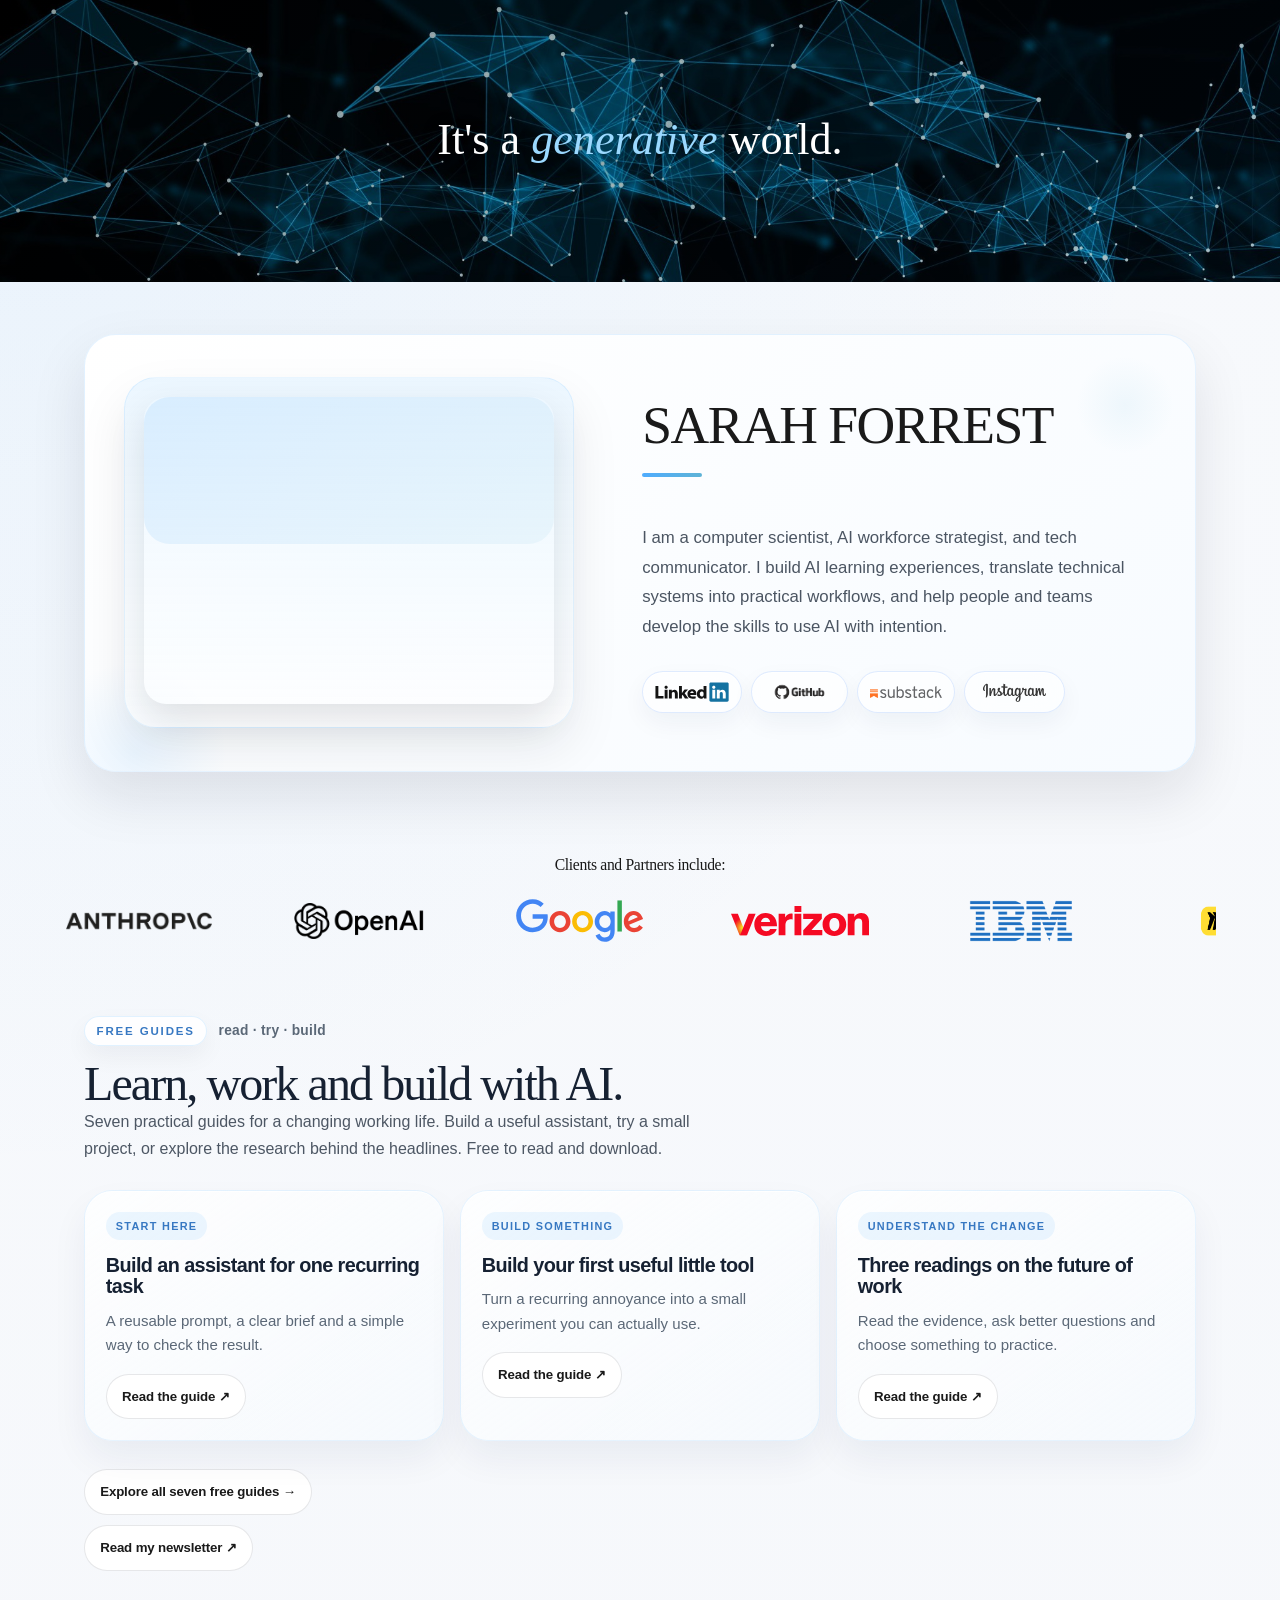
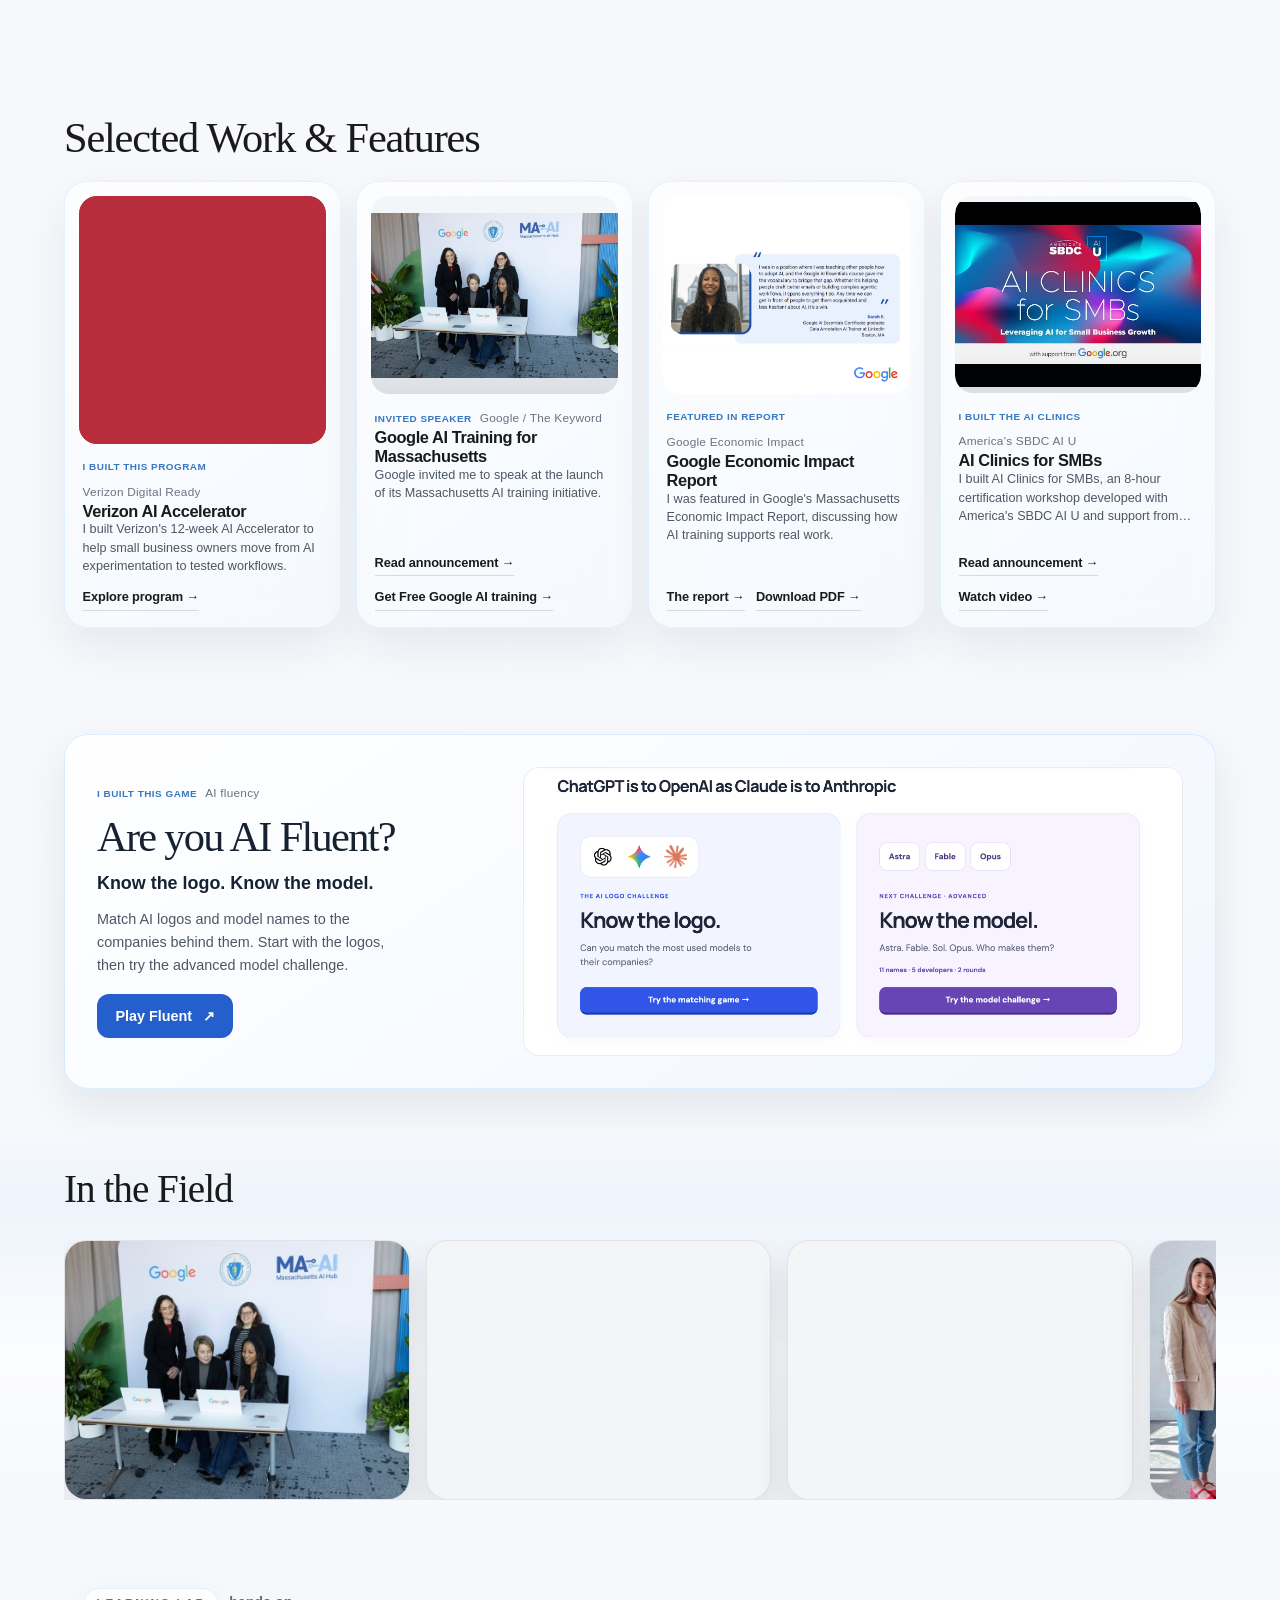
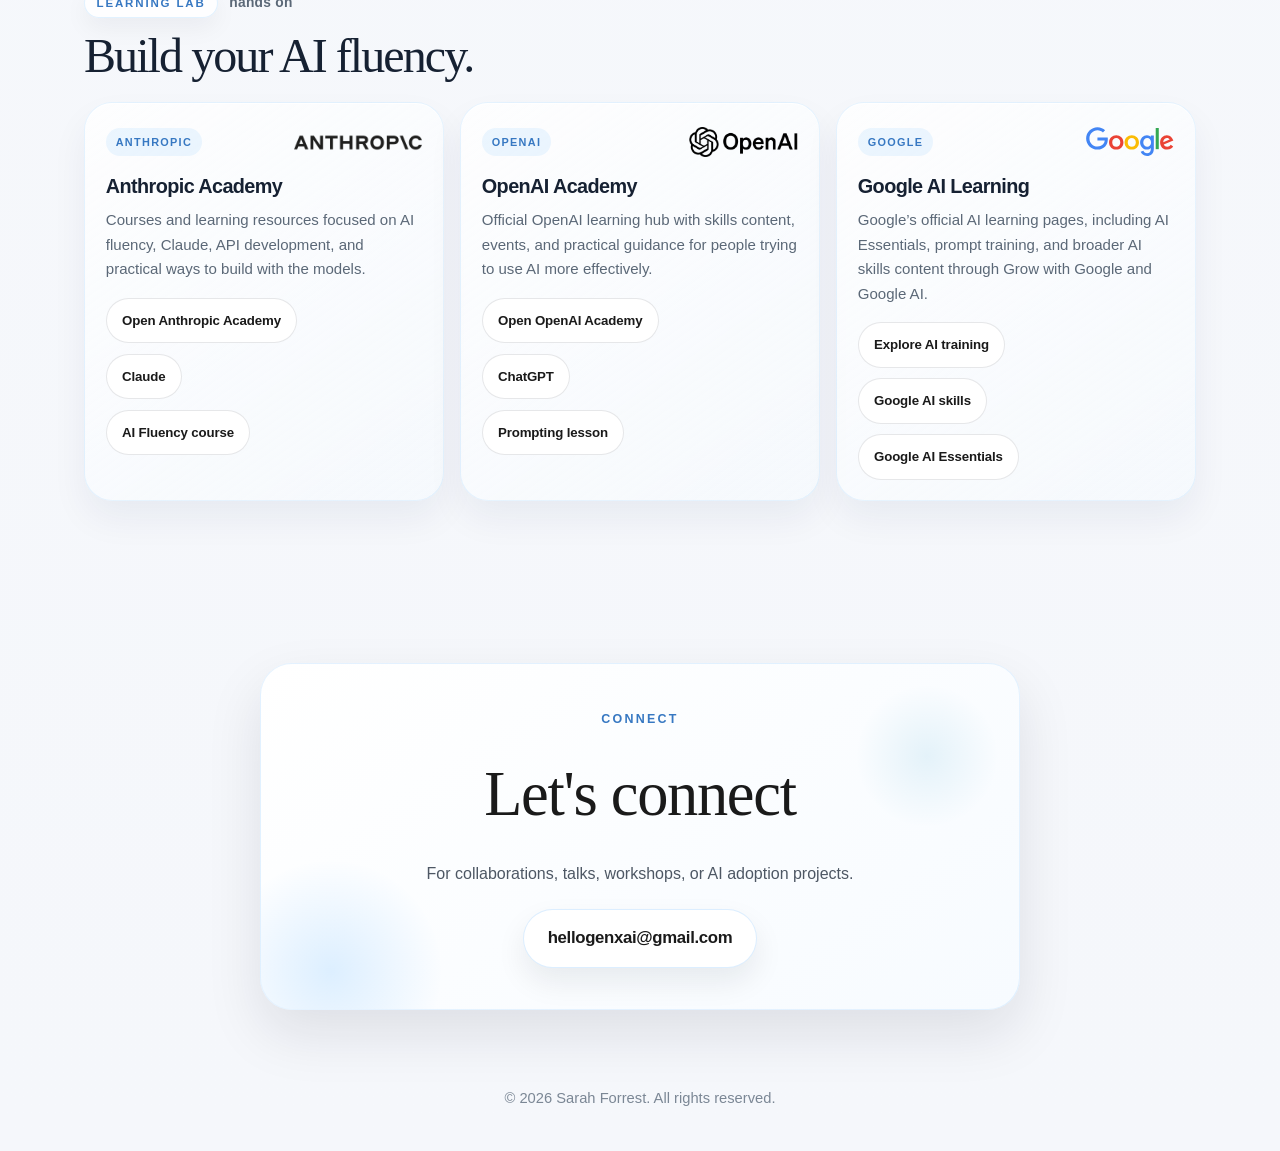
==== index.html @ bb9c9683 "Move free guides below logos and match portfolio styling" ====
<!DOCTYPE html>
<html lang="en">
<head>
    <meta charset="UTF-8">
    <meta name="viewport" content="width=device-width, initial-scale=1.0">
    <title>Sarah Forrest - Portfolio</title>
    <link rel="icon" href="favicon.ico" sizes="any">
    <link rel="icon" type="image/png" sizes="32x32" href="favicon-generative-32.png">
    <link rel="icon" type="image/png" sizes="512x512" href="favicon-generative-512.png">
    <link rel="apple-touch-icon" href="favicon-generative-180.png">
    <link rel="preload" as="image" href="hero-background.jpg">
    <script async src="https://www.googletagmanager.com/gtag/js?id=G-M6HL8FDHJ1"></script>
    <script>
        window.dataLayer = window.dataLayer || [];

        function gtag() {
            dataLayer.push(arguments);
        }

        gtag('js', new Date());
        gtag('config', 'G-M6HL8FDHJ1');
    </script>
    <style>
        :root {
            --site-bg: #f5f7fb;
            --surface: #ffffff;
            --surface-soft: #f7fbff;
            --text-primary: #1a1a1a;
            --text-muted: #4d5764;
            --border-soft: rgba(15, 23, 42, 0.08);
            --shadow-soft: 0 18px 40px rgba(15, 23, 42, 0.08);
            --section-x: clamp(1.5rem, 5vw, 4rem);
            --section-gap: clamp(1.7rem, 3.6vw, 2.9rem);
            --section-gap-tight: clamp(1.15rem, 2.7vw, 2rem);
            --section-break: clamp(1.45rem, 3.4vw, 3rem);
            --section-break-tight: clamp(0.9rem, 2.2vw, 1.7rem);
        }

        * {
            margin: 0;
            padding: 0;
            box-sizing: border-box;
        }

        html {
            scroll-behavior: smooth;
            -webkit-text-size-adjust: 100%;
            text-size-adjust: 100%;
            overflow-x: hidden;
        }

        body {
            font-family: -apple-system, BlinkMacSystemFont, 'Segoe UI', Roboto, Oxygen, Ubuntu, Cantarell, sans-serif;
            background:
                radial-gradient(circle at top left, rgba(79, 172, 254, 0.09) 0%, rgba(79, 172, 254, 0) 26%),
                linear-gradient(180deg, #f7f9fc 0%, var(--site-bg) 100%);
            color: var(--text-primary);
            overflow-x: hidden;
            line-height: 1.6;
        }

        .hero {
            min-height: 50vh;
            display: flex;
            align-items: center;
            justify-content: center;
            padding: 0 5%;
            text-align: center;
            position: relative;
            background-image: url('hero-background.jpg');
            background-size: cover;
            background-position: center;
            background-attachment: scroll;
            background-color: #000;
        }

        .hero::before {
            content: '';
            position: absolute;
            top: 0;
            left: 0;
            right: 0;
            bottom: 0;
            background: linear-gradient(135deg, rgba(0, 0, 0, 0.38) 0%, rgba(0, 20, 40, 0.24) 100%);
        }

        .hero-content {
            width: min(100%, 980px);
            max-width: 980px;
            z-index: 1;
            position: relative;
            animation: fadeInUp 1s ease-out;
        }

        .hero-title {
            display: block;
            justify-items: center;
            max-width: 100%;
            white-space: nowrap;
            overflow: visible;
        }

        .hero-title-line {
            display: block;
            max-width: 100%;
            white-space: nowrap;
            text-wrap: nowrap;
        }

        .hero-title-emphasis {
            color: #9bd9ff;
            font-style: italic;
            font-weight: 400;
            display: inline-block;
            position: relative;
        }

        @keyframes fadeInUp {
            from {
                opacity: 0;
                transform: translateY(30px);
            }
            to {
                opacity: 1;
                transform: translateY(0);
            }
        }

        .hero h1 {
            margin: 0;
            font-size: clamp(3.5rem, 7.2vw, 6.75rem);
            font-weight: 400;
            line-height: 0.92;
            color: #ffffff;
            letter-spacing: 0;
            font-family: Georgia, 'Times New Roman', Times, serif;
            text-shadow: 0 4px 20px rgba(0, 0, 0, 0.3);
        }

        .hero-deck {
            max-width: 780px;
            margin: 1.55rem auto 0;
            color: rgba(255, 255, 255, 0.9);
            font-size: clamp(1rem, 1.55vw, 1.22rem);
            line-height: 1.58;
            text-wrap: balance;
            text-shadow: 0 2px 14px rgba(0, 0, 0, 0.42);
        }

        .hero-scroll-cue {
            position: absolute;
            left: 50%;
            bottom: clamp(1.1rem, 3vw, 2rem);
            z-index: 2;
            display: inline-flex;
            align-items: center;
            gap: 0.55rem;
            padding: 0.5rem 0.75rem 0.5rem 0.9rem;
            border: 1px solid rgba(255, 255, 255, 0.22);
            border-radius: 999px;
            background: rgba(3, 12, 24, 0.32);
            color: rgba(255, 255, 255, 0.9);
            font-size: 0.72rem;
            font-weight: 750;
            letter-spacing: 0.11em;
            text-transform: uppercase;
            text-decoration: none;
            transform: translateX(-50%);
            box-shadow: 0 16px 36px rgba(0, 0, 0, 0.24);
            backdrop-filter: blur(16px) saturate(1.18);
            -webkit-backdrop-filter: blur(16px) saturate(1.18);
        }

        .hero-scroll-cue::after {
            content: '';
            width: 8px;
            height: 8px;
            border-right: 1.5px solid currentColor;
            border-bottom: 1.5px solid currentColor;
            transform: rotate(45deg) translateY(-1px);
            animation: scrollCueDrift 1.8s ease-in-out infinite;
        }

        @keyframes scrollCueDrift {
            0%,
            100% {
                transform: rotate(45deg) translateY(-1px);
                opacity: 0.62;
            }

            50% {
                transform: rotate(45deg) translate(3px, 2px);
                opacity: 1;
            }
        }

        .hero-eyebrow {
            display: inline-flex;
            align-items: center;
            min-height: 36px;
            padding: 0.42rem 0.85rem;
            border-radius: 999px;
            border: 1px solid rgba(255, 255, 255, 0.18);
            background: rgba(6, 19, 35, 0.28);
            color: rgba(255, 255, 255, 0.88);
            font-size: 0.74rem;
            font-weight: 700;
            letter-spacing: 0.16em;
            text-transform: uppercase;
            backdrop-filter: blur(12px);
            margin-bottom: 1rem;
        }

        .about-section {
            position: relative;
            padding: clamp(3.8rem, 7vw, 5rem) 5% clamp(1.2rem, 2.5vw, 1.9rem);
            max-width: 1240px;
            margin: 0 auto;
            background: transparent;
            border-radius: 0;
        }

        .about-section::before {
            content: '';
            position: absolute;
            left: 50%;
            top: 0.7rem;
            width: min(22rem, 52vw);
            height: 1px;
            transform: translateX(-50%);
            background: linear-gradient(90deg, transparent, rgba(79, 172, 254, 0.32), transparent);
            pointer-events: none;
        }

        .about-card {
            position: relative;
            overflow: hidden;
            padding: 2.65rem 2.45rem;
            border-radius: 32px;
            border: 1px solid rgba(79, 172, 254, 0.14);
            background: linear-gradient(145deg, #ffffff 0%, #f7fbff 100%);
            box-shadow: 0 24px 56px rgba(15, 23, 42, 0.1);
        }

        .about-card::before {
            content: '';
            position: absolute;
            inset: auto auto -72px -40px;
            width: 180px;
            height: 180px;
            border-radius: 50%;
            background: radial-gradient(circle, rgba(79, 172, 254, 0.1) 0%, rgba(79, 172, 254, 0) 72%);
            pointer-events: none;
        }

        .about-card::after {
            content: '';
            position: absolute;
            inset: 22px 22px auto auto;
            width: 96px;
            height: 96px;
            border-radius: 50%;
            background: radial-gradient(circle, rgba(94, 179, 214, 0.08) 0%, rgba(94, 179, 214, 0) 72%);
            pointer-events: none;
        }

        .about-content {
            position: relative;
            z-index: 1;
            display: flex;
            gap: 4.25rem;
            align-items: flex-start;
        }

        .about-image {
            flex-shrink: 0;
            width: 450px;
            position: relative;
            padding: 1.2rem;
            border-radius: 32px;
            border: 1px solid rgba(79, 172, 254, 0.12);
            background:
                linear-gradient(180deg, rgba(230, 244, 255, 0.78) 0%, rgba(255, 255, 255, 0.62) 100%);
            box-shadow: 0 22px 50px rgba(15, 23, 42, 0.08);
        }

        .about-image-button {
            appearance: none;
            border: 0;
            background: transparent;
            padding: 0;
            display: block;
            width: 100%;
            cursor: zoom-in;
            position: relative;
            z-index: 1;
            border-radius: 22px;
        }

        .about-image-button:focus-visible {
            outline: 3px solid rgba(79, 172, 254, 0.72);
            outline-offset: 6px;
        }

        .about-image-button::after {
            content: 'See what AI sees';
            position: absolute;
            right: 1rem;
            bottom: 1rem;
            z-index: 2;
            padding: 0.42rem 0.62rem;
            border: 1px solid rgba(255, 255, 255, 0.54);
            border-radius: 999px;
            background: rgba(255, 255, 255, 0.38);
            color: rgba(12, 24, 44, 0.82);
            font-size: 0.64rem;
            font-weight: 800;
            letter-spacing: 0.08em;
            text-transform: uppercase;
            box-shadow: 0 12px 28px rgba(15, 23, 42, 0.16);
            backdrop-filter: blur(16px) saturate(1.2);
            -webkit-backdrop-filter: blur(16px) saturate(1.2);
            opacity: 0;
            transform: translateY(8px);
            transition: opacity 0.24s ease, transform 0.24s ease;
        }

        .about-image-button:hover::after,
        .about-image-button:focus-visible::after {
            opacity: 1;
            transform: translateY(0);
        }

        .about-image::before {
            content: '';
            position: absolute;
            inset: 1.2rem 1.2rem auto 1.2rem;
            height: 42%;
            background: linear-gradient(135deg, rgba(79, 172, 254, 0.13) 0%, rgba(94, 179, 214, 0.08) 100%);
            border-radius: 26px;
            z-index: 0;
        }

        .about-image img {
            width: 100%;
            height: auto;
            border-radius: 22px;
            box-shadow: 0 16px 36px rgba(15, 23, 42, 0.12);
            position: relative;
            z-index: 1;
            transition: transform 0.4s ease, box-shadow 0.4s ease;
        }

        .about-image-button:hover img {
            transform: translateY(-8px);
            box-shadow: 0 24px 54px rgba(15, 23, 42, 0.16);
        }

        .about-text {
            flex: 1;
            max-width: 700px;
            padding-top: 0.4rem;
        }

        .about-text h2 {
            font-size: clamp(2rem, 4.4vw, 3.35rem);
            font-weight: 500;
            margin-bottom: 1.2rem;
            font-family: Georgia, 'Times New Roman', Times, serif;
            letter-spacing: -1.5px;
            color: #1a1a1a;
            position: relative;
            display: inline-block;
        }

        .about-text h2::after {
            content: '';
            position: absolute;
            bottom: -8px;
            left: 0;
            width: 60px;
            height: 4px;
            background: linear-gradient(90deg, #4facfe 0%, #5eb3d6 100%);
            border-radius: 2px;
        }

        .about-text p {
            max-width: 38rem;
            font-size: 1.05rem;
            line-height: 1.78;
            color: #4b5562;
            margin-top: 2.15rem;
            margin-bottom: 1.8rem;
        }

        .social-links {
            display: flex;
            flex-wrap: wrap;
            gap: 0.55rem;
            align-items: center;
            justify-content: flex-start;
            width: min(100%, 32rem);
            margin-top: 0.15rem;
            margin-bottom: 1rem;
            position: relative;
            z-index: 1;
        }

        .social-links a {
            min-width: 0;
            width: auto;
            height: 42px;
            flex: 0 1 auto;
            display: inline-flex;
            align-items: center;
            justify-content: center;
            padding: 0.45rem 0.74rem;
            border-radius: 999px;
            border: 1px solid rgba(66, 133, 244, 0.16);
            background: rgba(255, 255, 255, 0.64);
            box-shadow:
                0 10px 24px rgba(15, 42, 82, 0.05),
                inset 0 1px 0 rgba(255, 255, 255, 0.78);
            backdrop-filter: blur(14px) saturate(140%);
            -webkit-backdrop-filter: blur(14px) saturate(140%);
            transition: transform 0.25s ease, background 0.25s ease, border-color 0.25s ease, box-shadow 0.25s ease;
            opacity: 1;
            filter: none;
            overflow: visible;
        }

        .social-links a:hover,
        .social-links a:focus-visible {
            transform: translateY(-3px);
            background: rgba(255, 255, 255, 0.86);
            border-color: rgba(79, 172, 254, 0.26);
            box-shadow: 0 16px 30px rgba(15, 23, 42, 0.08);
            outline: none;
        }

        .social-links img {
            width: 64px;
            height: 24px;
            object-fit: contain;
            filter: none;
            opacity: 0.92;
            transition: opacity 0.25s ease, transform 0.25s ease;
        }

        .social-links a:hover img,
        .social-links a:focus-visible img {
            opacity: 1;
            transform: scale(1.04);
        }

        .social-links img[alt="Substack"] {
            width: 72px;
            height: 24px;
        }

        .social-links img[alt="GitHub"] {
            width: 72px;
            height: 24px;
        }

        .social-links img[alt="LinkedIn"],
        .social-links img[alt="Instagram"] {
            width: 76px;
            height: 24px;
        }

        .social-links img[alt="LinkedIn"] {
            width: 74px;
        }

        .collaboration-section {
            padding: 0.7rem 5% 2.2rem;
            max-width: 1240px;
            margin: 0 auto;
        }

        .collaboration-shell {
            position: relative;
            overflow: hidden;
            display: grid;
            grid-template-columns: minmax(0, 1.2fr) minmax(300px, 360px);
            gap: 1.4rem;
            align-items: center;
            padding: 1.45rem 1.5rem;
            border-radius: 28px;
            border: 1px solid rgba(79, 172, 254, 0.14);
            background: linear-gradient(145deg, rgba(255, 255, 255, 0.96) 0%, rgba(247, 251, 255, 0.98) 100%);
            box-shadow: 0 18px 40px rgba(15, 23, 42, 0.06);
        }

        .collaboration-shell::before {
            content: '';
            position: absolute;
            inset: auto auto -70px -36px;
            width: 180px;
            height: 180px;
            border-radius: 50%;
            background: radial-gradient(circle, rgba(79, 172, 254, 0.14) 0%, rgba(79, 172, 254, 0) 72%);
            pointer-events: none;
        }

        .collaboration-copy {
            position: relative;
            z-index: 1;
            max-width: 760px;
            padding: 0.15rem 0.25rem 0.15rem 0;
        }

        .collaboration-kicker {
            width: fit-content;
            margin-bottom: 0.75rem;
            padding: 0.4rem 0.72rem;
            border-radius: 999px;
            border: 1px solid rgba(79, 172, 254, 0.16);
            background: rgba(255, 255, 255, 0.84);
            box-shadow: 0 10px 24px rgba(15, 23, 42, 0.06);
            font-size: 0.74rem;
            font-weight: 700;
            letter-spacing: 0.16em;
            text-transform: uppercase;
            color: #3778c2;
        }

        .collaboration-intro {
            font-size: 1.04rem;
            line-height: 1.66;
            color: #4d5764;
        }

        .curiosity-prompts {
            display: grid;
            gap: 0;
            margin-top: 1.15rem;
            border-top: 1px solid rgba(79, 172, 254, 0.14);
        }

        .curiosity-prompts p {
            display: grid;
            grid-template-columns: auto 1fr;
            gap: 0.72rem;
            align-items: start;
            padding: 0.78rem 0;
            border-bottom: 1px solid rgba(79, 172, 254, 0.14);
            color: #263343;
            font-size: 0.95rem;
            line-height: 1.46;
        }

        .curiosity-prompts span {
            color: #3778c2;
            font-family: Georgia, 'Times New Roman', Times, serif;
            font-size: 1.15rem;
            line-height: 1;
        }

        .collaboration-action {
            position: relative;
            z-index: 1;
            display: grid;
            align-items: center;
            align-self: stretch;
            padding: 0.65rem 0 0 1.15rem;
            border-left: 1px solid rgba(79, 172, 254, 0.14);
            background: transparent;
            border-radius: 0;
        }

        .collaboration-action-label {
            font-size: 0.72rem;
            font-weight: 700;
            letter-spacing: 0.16em;
            text-transform: uppercase;
            color: #7b8795;
        }

        .collaboration-links {
            display: flex;
            justify-content: stretch;
            position: relative;
            z-index: 1;
            width: 100%;
        }

        .collaboration-links a {
            position: relative;
            display: grid;
            grid-template-columns: minmax(0, 1fr) auto;
            align-items: center;
            column-gap: 1.15rem;
            width: 100%;
            min-height: 120px;
            padding: 1.45rem 1.45rem 1.45rem 1.6rem;
            border-radius: 28px;
            border: 1px solid rgba(163, 208, 255, 0.82);
            background:
                linear-gradient(180deg, rgba(255, 255, 255, 0.98) 0%, rgba(247, 251, 255, 0.98) 100%);
            color: #1a1a1a;
            text-decoration: none;
            font-weight: 600;
            letter-spacing: -0.01em;
            box-shadow:
                0 22px 54px rgba(15, 23, 42, 0.08),
                inset 0 1px 0 rgba(255, 255, 255, 0.75);
            overflow: hidden;
            transition: transform 0.25s ease, box-shadow 0.25s ease, border-color 0.25s ease;
        }

        .collaboration-links a::before {
            content: '';
            position: absolute;
            inset: auto auto -68px -54px;
            width: 170px;
            height: 170px;
            border-radius: 50%;
            background: radial-gradient(circle, rgba(79, 172, 254, 0.16) 0%, rgba(79, 172, 254, 0) 72%);
            pointer-events: none;
        }

        .collaboration-links a::after {
            content: '→';
            position: relative;
            transform: none;
            width: 58px;
            height: 58px;
            display: inline-flex;
            align-items: center;
            justify-content: center;
            border-radius: 50%;
            background: linear-gradient(180deg, rgba(228, 241, 255, 0.95) 0%, rgba(213, 233, 255, 0.95) 100%);
            color: #2f6db5;
            font-size: 1.45rem;
            font-weight: 600;
            line-height: 1;
            flex-shrink: 0;
            box-shadow: inset 0 1px 0 rgba(255, 255, 255, 0.8);
            transition: transform 0.25s ease, background 0.25s ease, color 0.25s ease;
        }

        .collaboration-links a:hover {
            transform: translateY(-3px);
            box-shadow:
                0 26px 60px rgba(15, 23, 42, 0.12),
                inset 0 1px 0 rgba(255, 255, 255, 0.78);
            border-color: rgba(79, 172, 254, 0.48);
        }

        .collaboration-links a:hover::after {
            transform: translateX(2px);
            background: linear-gradient(180deg, rgba(214, 233, 255, 1) 0%, rgba(196, 223, 255, 1) 100%);
            color: #255d9e;
        }

        .collaboration-link-text {
            display: grid;
            gap: 0.42rem;
            justify-items: start;
            text-align: left;
            position: relative;
            z-index: 1;
        }

        .collaboration-link-title {
            display: block;
            max-width: 9ch;
            font-size: clamp(1.2rem, 1.45vw, 1.55rem);
            font-weight: 700;
            line-height: 1.1;
            color: #1a1a1a;
            letter-spacing: -0.025em;
            text-wrap: balance;
        }

        .collaboration-link-subtitle {
            display: block;
            max-width: 21ch;
            font-size: 0.98rem;
            line-height: 1.46;
            color: #6a7685;
            text-wrap: balance;
        }

        .python-lab-section {
            padding: 1.2rem 5% 0.8rem;
            max-width: 1240px;
            margin: 0 auto;
            background: transparent;
        }

        .python-lab-shell {
            position: relative;
            overflow: hidden;
            border-radius: 36px;
            border: 1px solid rgba(79, 172, 254, 0.16);
            background:
                linear-gradient(135deg, rgba(79, 172, 254, 0.07) 0%, rgba(255, 255, 255, 0) 42%),
                linear-gradient(145deg, #f8fbff 0%, #ffffff 48%, #f6fbff 100%);
            box-shadow: 0 28px 72px rgba(15, 23, 42, 0.09);
            padding: 2.65rem;
        }

        .python-lab-shell::before {
            content: '';
            position: absolute;
            inset: 0;
            background:
                linear-gradient(rgba(255, 255, 255, 0.34) 1px, transparent 1px),
                linear-gradient(90deg, rgba(255, 255, 255, 0.34) 1px, transparent 1px);
            background-size: 24px 24px;
            mask-image: linear-gradient(135deg, rgba(0, 0, 0, 0.16), transparent 62%);
            pointer-events: none;
        }

        .python-lab-shell::after {
            content: '';
            position: absolute;
            inset: auto -80px -120px auto;
            width: 300px;
            height: 300px;
            border-radius: 50%;
            background: radial-gradient(circle, rgba(79, 172, 254, 0.16) 0%, rgba(79, 172, 254, 0) 72%);
            pointer-events: none;
        }

        .python-lab-content {
            position: relative;
            z-index: 1;
            display: grid;
            grid-template-columns: minmax(260px, 0.8fr) minmax(0, 1.4fr);
            grid-template-areas:
                "intro workspace"
                "guide workspace";
            gap: 1.8rem;
            align-items: start;
        }

        .python-lab-copy {
            grid-area: intro;
            display: flex;
            flex-direction: column;
            gap: 0.9rem;
            max-width: 760px;
            padding-top: 0.25rem;
        }

        .python-lab-kicker {
            width: fit-content;
            margin-bottom: 0;
            padding: 0.4rem 0.72rem;
            border-radius: 999px;
            border: 1px solid rgba(79, 172, 254, 0.16);
            background: rgba(255, 255, 255, 0.84);
            box-shadow: 0 10px 24px rgba(15, 23, 42, 0.06);
            font-size: 0.74rem;
            font-weight: 700;
            letter-spacing: 0.16em;
            text-transform: uppercase;
            color: #3778c2;
        }

        .python-lab-copy h2 {
            font-size: clamp(2.15rem, 4.4vw, 3.15rem);
            font-weight: 500;
            line-height: 1;
            letter-spacing: -1.5px;
            color: #1a1a1a;
            margin-bottom: 0;
            font-family: Georgia, 'Times New Roman', Times, serif;
        }

        .python-heading-line {
            display: block;
        }

        .python-lab-lead {
            font-size: 1.03rem;
            line-height: 1.72;
            color: #445161;
        }

        .python-lab-copy p {
            font-size: 0.98rem;
            line-height: 1.72;
            color: #4d5764;
        }

        .python-project-spotlight {
            grid-area: project;
            align-self: stretch;
            padding: 1.15rem;
            border-radius: 26px;
            border: 1px solid rgba(79, 172, 254, 0.14);
            background:
                radial-gradient(circle at top right, rgba(79, 172, 254, 0.14) 0%, rgba(79, 172, 254, 0) 42%),
                linear-gradient(145deg, rgba(255, 255, 255, 0.96) 0%, rgba(246, 250, 255, 0.94) 100%);
            box-shadow:
                inset 0 1px 0 rgba(255, 255, 255, 0.84),
                0 20px 40px rgba(15, 23, 42, 0.07);
            display: grid;
            gap: 0.95rem;
            overflow: hidden;
        }

        .python-project-spotlight-header {
            display: flex;
            align-items: center;
            justify-content: space-between;
            gap: 1rem;
        }

        .python-project-spotlight-kicker {
            display: inline-flex;
            align-items: center;
            min-height: 24px;
            padding: 0.24rem 0.58rem;
            border-radius: 999px;
            background: rgba(79, 172, 254, 0.1);
            color: #3778c2;
            font-size: 0.66rem;
            font-weight: 700;
            letter-spacing: 0.12em;
            text-transform: uppercase;
        }

        .python-project-spotlight-slide {
            font-size: 0.72rem;
            font-weight: 700;
            letter-spacing: 0.08em;
            text-transform: uppercase;
            color: #8a97a8;
        }

        .python-project-slider {
            overflow: hidden;
        }

        .python-project-track {
            display: flex;
            width: 100%;
            transition: transform 0.55s ease;
            will-change: transform;
        }

        .python-project-slide {
            flex: 0 0 100%;
            min-width: 100%;
            display: grid;
            gap: 0.95rem;
        }

        .python-project-spotlight h3 {
            font-size: clamp(1.35rem, 2.5vw, 1.78rem);
            line-height: 1.04;
            letter-spacing: -0.04em;
            color: #111827;
        }

        .python-project-spotlight p {
            font-size: 0.92rem;
            line-height: 1.58;
            color: #516071;
        }

        .python-project-preview {
            position: relative;
            overflow: hidden;
            min-height: 188px;
            padding: 0.85rem;
            border-radius: 22px;
            border: 1px solid rgba(79, 172, 254, 0.12);
            background:
                linear-gradient(180deg, rgba(255, 255, 255, 0.96) 0%, rgba(243, 248, 255, 0.94) 100%);
            box-shadow: 0 16px 30px rgba(15, 23, 42, 0.06);
        }

        .python-project-preview::after {
            content: '';
            position: absolute;
            inset: auto -18px -40px auto;
            width: 120px;
            height: 120px;
            border-radius: 50%;
            background: radial-gradient(circle, rgba(79, 172, 254, 0.18) 0%, rgba(79, 172, 254, 0) 72%);
            pointer-events: none;
        }

        .python-project-browser {
            position: relative;
            z-index: 1;
            display: grid;
            gap: 0.72rem;
            height: 100%;
            padding: 0.95rem;
            border-radius: 18px;
            border: 1px solid rgba(15, 23, 42, 0.06);
            background: rgba(255, 255, 255, 0.96);
        }

        .python-project-browser-bar {
            display: inline-flex;
            gap: 0.32rem;
        }

        .python-project-browser-bar span {
            width: 8px;
            height: 8px;
            border-radius: 50%;
        }

        .python-project-browser-bar span:nth-child(1) {
            background: #ff8e8e;
        }

        .python-project-browser-bar span:nth-child(2) {
            background: #ffd06b;
        }

        .python-project-browser-bar span:nth-child(3) {
            background: #67d88b;
        }

        .python-project-browser-meta {
            display: grid;
            gap: 0.5rem;
        }

        .python-project-browser-meta strong {
            font-size: 1rem;
            line-height: 1.1;
            letter-spacing: -0.03em;
            color: #111827;
        }

        .python-project-browser-meta span {
            font-size: 0.78rem;
            line-height: 1.5;
            color: #677487;
        }

        .python-project-mini-layout {
            display: grid;
            grid-template-columns: 1.05fr 1.3fr;
            gap: 0.65rem;
            margin-top: auto;
        }

        .python-project-mini-lead,
        .python-project-mini-card {
            border-radius: 14px;
            border: 1px solid rgba(79, 172, 254, 0.1);
            background: rgba(241, 246, 255, 0.82);
        }

        .python-project-mini-lead {
            min-height: 84px;
            display: flex;
            align-items: center;
            justify-content: center;
            padding: 0.9rem;
        }

        .python-project-mini-lead span {
            font-size: 0.95rem;
            line-height: 1.02;
            letter-spacing: -0.04em;
            color: #6a7384;
            font-weight: 700;
        }

        .python-project-mini-grid {
            display: grid;
            gap: 0.55rem;
        }

        .python-project-mini-card {
            min-height: 39px;
            padding: 0.55rem 0.65rem;
        }

        .python-project-mini-card span {
            display: block;
            width: 70%;
            height: 7px;
            border-radius: 999px;
            background: rgba(55, 120, 194, 0.18);
        }

        .python-project-mini-card span + span {
            width: 48%;
            margin-top: 0.45rem;
            background: rgba(15, 23, 42, 0.08);
        }

        .python-project-stack {
            display: flex;
            flex-wrap: wrap;
            gap: 0.45rem;
        }

        .python-project-stack span {
            display: inline-flex;
            align-items: center;
            min-height: 28px;
            padding: 0.26rem 0.62rem;
            border-radius: 999px;
            background: rgba(79, 172, 254, 0.1);
            border: 1px solid rgba(79, 172, 254, 0.12);
            color: #3778c2;
            font-size: 0.74rem;
            font-weight: 600;
        }

        .python-project-stack span:first-child {
            background: transparent;
            border: 0;
            padding-left: 0;
            padding-right: 0.15rem;
            color: #7a8796;
            font-weight: 700;
        }

        .python-project-links {
            display: flex;
            flex-wrap: wrap;
            gap: 0.65rem;
        }

        .python-project-nav {
            display: flex;
            align-items: center;
            justify-content: space-between;
            gap: 1rem;
        }

        .python-project-dots {
            display: inline-flex;
            align-items: center;
            gap: 0.45rem;
        }

        .python-project-dot {
            width: 9px;
            height: 9px;
            border-radius: 50%;
            border: 0;
            padding: 0;
            background: rgba(55, 120, 194, 0.18);
            cursor: pointer;
            transition: transform 0.2s ease, background 0.2s ease;
        }

        .python-project-dot.is-active {
            background: #4facfe;
            transform: scale(1.1);
        }

        .python-project-cycle {
            font-size: 0.72rem;
            font-weight: 700;
            letter-spacing: 0.08em;
            text-transform: uppercase;
            color: #8a97a8;
        }

        .python-project-link {
            display: inline-flex;
            align-items: center;
            justify-content: center;
            min-height: 42px;
            padding: 0.7rem 0.95rem;
            border-radius: 999px;
            text-decoration: none;
            font-size: 0.83rem;
            font-weight: 700;
            letter-spacing: -0.01em;
            transition: transform 0.22s ease, box-shadow 0.22s ease, border-color 0.22s ease, color 0.22s ease;
        }

        .python-project-link.primary {
            background: linear-gradient(180deg, #4facfe 0%, #3f89db 100%);
            color: #ffffff;
            box-shadow: 0 14px 28px rgba(63, 137, 219, 0.22);
        }

        .python-project-link.secondary {
            background: #ffffff;
            color: #1a1a1a;
            border: 1px solid rgba(15, 23, 42, 0.1);
        }

        .python-project-link:hover {
            transform: translateY(-2px);
        }

        .python-quickstart {
            grid-area: guide;
            margin-top: 0.2rem;
            padding: 1.15rem;
            border-radius: 24px;
            border: 1px solid rgba(79, 172, 254, 0.14);
            background: rgba(255, 255, 255, 0.9);
            box-shadow:
                inset 0 1px 0 rgba(255, 255, 255, 0.82),
                0 18px 34px rgba(15, 23, 42, 0.06);
            display: flex;
            flex-direction: column;
            align-items: center;
        }

        .python-quickstart-title {
            margin-bottom: 0.8rem;
            font-size: 0.74rem;
            font-weight: 700;
            letter-spacing: 0.18em;
            text-transform: uppercase;
            color: #3778c2;
        }

        .python-formula {
            display: inline-flex;
            align-items: center;
            padding: 0.82rem 1rem;
            border-radius: 18px;
            border: 1px solid rgba(255, 255, 255, 0.08);
            background: linear-gradient(180deg, #121b27 0%, #0d1420 100%);
            color: #edf4fb;
            font: 600 0.93rem/1.5 'SFMono-Regular', Menlo, Consolas, 'Liberation Mono', monospace;
            box-shadow: 0 16px 28px rgba(15, 23, 42, 0.16);
        }

        .python-formula code {
            font: inherit;
        }

        .python-steps {
            list-style: none;
            display: grid;
            gap: 0.8rem;
            margin-top: 1rem;
            width: min(100%, 470px);
        }

        .python-steps li {
            display: grid;
            grid-template-columns: 28px 1fr;
            gap: 0.8rem;
            align-items: start;
            color: #445161;
            font-size: 0.95rem;
            line-height: 1.62;
        }

        .python-step-number {
            display: inline-flex;
            align-items: center;
            justify-content: center;
            width: 28px;
            height: 28px;
            border-radius: 50%;
            background: linear-gradient(180deg, rgba(79, 172, 254, 0.16) 0%, rgba(94, 179, 214, 0.16) 100%);
            color: #3778c2;
            font-size: 0.76rem;
            font-weight: 700;
            box-shadow: inset 0 1px 0 rgba(255, 255, 255, 0.7);
        }

        .python-inline-code {
            display: inline-flex;
            align-items: center;
            padding: 0.12rem 0.45rem;
            border-radius: 999px;
            background: rgba(15, 23, 42, 0.06);
            color: #1a1a1a;
            font: 600 0.85rem/1.2 'SFMono-Regular', Menlo, Consolas, 'Liberation Mono', monospace;
        }

        .python-lab-workspace {
            grid-area: workspace;
            display: grid;
            grid-template-columns: minmax(0, 1.04fr) minmax(280px, 0.84fr);
            gap: 1rem;
            align-items: stretch;
        }

        .python-panel {
            display: flex;
            flex-direction: column;
            min-height: 100%;
            border-radius: 28px;
            overflow: hidden;
            border: 1px solid rgba(15, 23, 42, 0.08);
            background: rgba(255, 255, 255, 0.95);
            box-shadow:
                0 20px 44px rgba(15, 23, 42, 0.08),
                inset 0 1px 0 rgba(255, 255, 255, 0.65);
            backdrop-filter: blur(12px);
        }

        .python-panel-output {
            background: rgba(255, 255, 255, 0.97);
            border-color: rgba(79, 172, 254, 0.16);
            box-shadow:
                0 20px 44px rgba(15, 23, 42, 0.08),
                inset 0 1px 0 rgba(255, 255, 255, 0.7);
        }

        .python-panel-header {
            display: grid;
            grid-template-columns: minmax(0, 1fr) auto;
            align-items: center;
            gap: 0.8rem;
            padding: 1rem 1.05rem;
            min-height: 78px;
            border-bottom: 1px solid rgba(15, 23, 42, 0.08);
            background: rgba(247, 250, 252, 0.92);
            color: #617082;
            font-size: 0.78rem;
            font-weight: 700;
            letter-spacing: 0.08em;
            text-transform: uppercase;
        }

        .python-panel-output .python-panel-header {
            background: linear-gradient(180deg, rgba(79, 172, 254, 0.08) 0%, rgba(247, 250, 252, 0.92) 100%);
            border-bottom-color: rgba(15, 23, 42, 0.08);
            color: #617082;
        }

        .python-panel-title {
            display: inline-flex;
            align-items: center;
            gap: 0.72rem;
            min-width: 0;
            justify-self: start;
        }

        .python-panel-dots {
            display: inline-flex;
            gap: 0.35rem;
            flex-shrink: 0;
        }

        .python-panel-dots span {
            width: 9px;
            height: 9px;
            border-radius: 50%;
            background: #c6d2df;
        }

        .python-panel-dots span:nth-child(1) {
            background: #ff8e8e;
        }

        .python-panel-dots span:nth-child(2) {
            background: #ffd06b;
        }

        .python-panel-dots span:nth-child(3) {
            background: #67d88b;
        }

        .python-panel-hint {
            font-size: 0.7rem;
            font-weight: 600;
            letter-spacing: 0;
            text-transform: none;
            color: #8b97a6;
            text-align: right;
            justify-self: end;
        }

        .python-panel-output .python-panel-hint {
            color: #8b97a6;
        }

        .python-editor-shell {
            position: relative;
            min-height: 320px;
            background: linear-gradient(180deg, #ffffff 0%, #fbfdff 100%);
        }

        .python-editor-highlight,
        .python-editor {
            margin: 0;
            width: 100%;
            min-height: 320px;
            border: 0;
            padding: 1.15rem 1.05rem;
            font: 500 0.96rem/1.72 'SFMono-Regular', Menlo, Consolas, 'Liberation Mono', monospace;
            tab-size: 4;
            white-space: pre-wrap;
            overflow: auto;
        }

        .python-editor-highlight {
            position: relative;
            color: #112134;
            pointer-events: none;
            background: transparent;
        }

        .python-editor {
            position: absolute;
            inset: 0;
            background: transparent;
            color: transparent;
            caret-color: #112134;
            resize: none;
            outline: none;
            -webkit-text-fill-color: transparent;
        }

        .python-editor::selection {
            background: rgba(79, 172, 254, 0.18);
        }

        .python-editor::placeholder {
            color: #8b97a6;
        }

        .python-token-comment {
            color: #6f7f93;
        }

        .python-token-function {
            color: #255fcb;
            font-weight: 700;
        }

        .python-token-string {
            color: #0f8b49;
        }

        .python-token-string-progress {
            color: #0f8b49;
            font-weight: 700;
        }

        .python-token-string-placeholder {
            color: #a3adba;
        }

        .python-token-string-input {
            color: #6a7380;
        }

        .python-token-punctuation {
            color: #9b3db7;
        }

        .python-controls {
            display: flex;
            align-items: center;
            flex-wrap: wrap;
            gap: 0.75rem;
            padding: 1rem 1.05rem 1.05rem;
            border-top: 1px solid rgba(15, 23, 42, 0.08);
            background: linear-gradient(180deg, rgba(247, 250, 252, 0.2) 0%, rgba(255, 255, 255, 0.7) 100%);
        }

        .python-button {
            display: inline-flex;
            align-items: center;
            justify-content: center;
            min-height: 46px;
            padding: 0.75rem 1.1rem;
            border-radius: 999px;
            border: 1px solid transparent;
            background: linear-gradient(180deg, #4facfe 0%, #3f89db 100%);
            color: #ffffff;
            font-size: 0.92rem;
            font-weight: 700;
            letter-spacing: -0.01em;
            cursor: pointer;
            box-shadow: 0 14px 28px rgba(63, 137, 219, 0.24);
            transition: transform 0.25s ease, box-shadow 0.25s ease, opacity 0.25s ease, border-color 0.25s ease;
        }

        .python-button:hover {
            transform: translateY(-2px);
            box-shadow: 0 18px 34px rgba(63, 137, 219, 0.28);
        }

        .python-button.secondary {
            background: #ffffff;
            color: #1a1a1a;
            border-color: rgba(15, 23, 42, 0.1);
            box-shadow: none;
        }

        .python-button.secondary:hover {
            box-shadow: 0 10px 22px rgba(15, 23, 42, 0.08);
        }

        .python-button:disabled {
            cursor: wait;
            opacity: 0.75;
            transform: none;
            box-shadow: none;
        }

        .python-status {
            margin-left: auto;
            display: inline-flex;
            align-items: center;
            gap: 0.45rem;
            min-height: 38px;
            padding: 0.45rem 0.78rem;
            border-radius: 999px;
            border: 1px solid rgba(79, 172, 254, 0.14);
            background: rgba(79, 172, 254, 0.08);
            color: #617082;
            font-size: 0.75rem;
            font-weight: 700;
            letter-spacing: 0.08em;
            text-transform: uppercase;
        }

        .python-status::before {
            content: '';
            width: 8px;
            height: 8px;
            border-radius: 50%;
            background: #4facfe;
            box-shadow: 0 0 0 4px rgba(79, 172, 254, 0.12);
        }

        .python-status.is-loading::before {
            background: #f59e0b;
            animation: pythonPulse 1.2s ease-in-out infinite;
        }

        .python-status.is-error::before {
            background: #dc5a5a;
            box-shadow: 0 0 0 4px rgba(220, 90, 90, 0.12);
        }

        .python-output {
            margin: 0;
            flex: 1;
            min-height: 100%;
            padding: 1.15rem 1.05rem 1.2rem;
            background: linear-gradient(180deg, #ffffff 0%, #f8fbff 100%);
            color: #112134;
            white-space: pre-wrap;
            font: 500 0.95rem/1.72 'SFMono-Regular', Menlo, Consolas, 'Liberation Mono', monospace;
        }

        @keyframes pythonPulse {
            0%, 100% {
                opacity: 0.45;
                transform: scale(0.92);
            }

            50% {
                opacity: 1;
                transform: scale(1);
            }
        }

        .image-grid-section {
            position: relative;
            padding: clamp(1.5rem, 3vw, 2.35rem) var(--section-x) clamp(1.8rem, 3.4vw, 2.7rem);
            max-width: 1280px;
            margin: 0 auto;
            background:
                linear-gradient(180deg, rgba(79, 172, 254, 0) 0%, rgba(79, 172, 254, 0.045) 16%, rgba(255, 255, 255, 0.62) 54%, rgba(79, 172, 254, 0) 100%);
        }

        .image-grid-section::before {
            content: '';
            position: absolute;
            left: 50%;
            top: 0;
            width: min(18rem, 46vw);
            height: 1px;
            transform: translateX(-50%);
            background: linear-gradient(90deg, transparent, rgba(79, 172, 254, 0.24), transparent);
            pointer-events: none;
        }

        .news-section + .image-grid-section {
            margin-top: 0;
        }

        .future-work-section {
            isolation: isolate;
            max-width: 1280px;
            margin: var(--section-break-tight) auto 0;
            padding: clamp(2rem, 4vw, 3.25rem) 5% clamp(2rem, 3.6vw, 3rem);
            background: transparent;
        }

        .future-work-section::before {
            content: '';
            position: absolute;
            z-index: -1;
            inset: 0;
            display: block;
            background:
                linear-gradient(rgba(125, 145, 170, 0.07) 1px, transparent 1px),
                linear-gradient(90deg, rgba(125, 145, 170, 0.07) 1px, transparent 1px),
                radial-gradient(circle at 22% 42%, rgba(79, 172, 254, 0.09), transparent 34%),
                linear-gradient(180deg, rgba(247, 251, 255, 0.72), rgba(247, 251, 255, 0.2));
            background-size: 44px 44px, 44px 44px, auto, auto;
            -webkit-mask-image: linear-gradient(90deg, transparent, #000 8%, #000 92%, transparent);
            mask-image: linear-gradient(90deg, transparent, #000 8%, #000 92%, transparent);
            pointer-events: none;
        }

        .future-work-section::after {
            display: none;
        }

        .field-images-section {
            margin-top: var(--section-break-tight);
            padding-top: clamp(1.25rem, 2.6vw, 1.95rem);
            padding-bottom: clamp(1.65rem, 3.4vw, 2.7rem);
        }

        .field-images-section::before {
            display: none;
        }

        .field-images-header {
            margin: 0 0 1rem;
        }

        .field-images-header h2 {
            margin: 0;
            color: #1a1a1a;
            font-family: Georgia, 'Times New Roman', Times, serif;
            font-size: clamp(1.55rem, 4.2vw, 2.35rem);
            font-weight: 500;
            line-height: 1;
            letter-spacing: -0.035em;
        }

        .image-grid-section h2 {
            font-size: clamp(1.9rem, 5vw, 2.45rem);
            font-weight: 500;
            text-align: left;
            margin-bottom: 2rem;
            color: #1a1a1a;
            letter-spacing: -1px;
            font-family: Georgia, 'Times New Roman', Times, serif;
        }

        .future-work-header {
            width: 100%;
            display: grid;
            grid-template-columns: minmax(0, 0.95fr) minmax(22rem, 1.05fr);
            align-items: center;
            gap: clamp(2rem, 5vw, 4.5rem);
            margin: 0 auto clamp(1.85rem, 3.2vw, 2.7rem);
        }

        .future-work-header h2 {
            margin-bottom: 0;
            max-width: none;
            color: #1a1a1a;
            font-size: clamp(2.55rem, 5vw, 4.6rem);
            font-weight: 500;
            line-height: 0.92;
            letter-spacing: 0;
        }

        .genai-title-main,
        .genai-title-tail {
            display: block;
            white-space: nowrap;
        }

        .future-work-header-copy {
            max-width: 39rem;
            margin: 0;
            color: #5b677a;
            font-size: clamp(0.95rem, 1.35vw, 1.08rem);
            font-weight: 500;
            line-height: 1.65;
        }

        .future-work-index {
            grid-column: 1 / -1;
            display: inline-flex;
            align-items: center;
            gap: 0.7rem;
            color: #3677d8;
            font-size: 0.75rem;
            font-weight: 850;
            letter-spacing: 0.18em;
            line-height: 1;
            text-transform: uppercase;
        }

        .future-work-index::before {
            content: '';
            width: 0.56rem;
            height: 0.56rem;
            border-radius: 50%;
            background: #4facfe;
            box-shadow: 0 0 0 0.34rem rgba(79, 172, 254, 0.12);
        }

        .future-work-subtitle {
            margin: 0;
            color: #111111;
            font-size: clamp(1.3rem, 2.4vw, 1.8rem);
            font-weight: 650;
            line-height: 1.15;
            letter-spacing: -0.02em;
        }

        .future-work-lead {
            max-width: 48rem;
            margin: 0;
            font-size: 1.05rem;
            line-height: 1.7;
            color: #5b677a;
        }

        .genai-timeline-shell {
            --genai-card-size: clamp(17.5rem, 24vw, 19rem);
            --genai-shell-height: var(--genai-frame-height);
            position: relative;
            width: 100%;
            margin: 0 auto;
            padding: 0;
            min-height: var(--genai-shell-height);
            overflow: visible;
            border-radius: 0;
            border: 0;
            background: transparent;
            box-shadow: none;
            backdrop-filter: none;
            -webkit-backdrop-filter: none;
        }

        .genai-timeline-shell::before {
            display: none;
        }

        .genai-timeline-frame {
            --genai-scale: 1;
            --genai-frame-height: 12.75rem;
            position: relative;
            width: 100%;
            height: var(--genai-frame-height);
            overflow: visible;
        }

        .genai-timeline-track {
            position: relative;
            display: flex;
            align-items: start;
            justify-content: space-between;
            gap: clamp(0.7rem, 1.35vw, 1.25rem);
            width: 100%;
            max-width: none;
            box-sizing: border-box;
            overflow: visible;
            min-height: 12.75rem;
            padding: 0 0.25rem 0.75rem;
            transform: scale(var(--genai-scale));
            transform-origin: left top;
            scrollbar-width: none;
        }

        .genai-timeline-track::-webkit-scrollbar {
            display: none;
        }

        .genai-timeline-track::before {
            content: '';
            position: absolute;
            left: 0;
            right: 0;
            top: 3.75rem;
            height: 1px;
            background: linear-gradient(90deg, rgba(79, 172, 254, 0), rgba(79, 172, 254, 0.58) 7%, rgba(79, 172, 254, 0.58) 93%, rgba(79, 172, 254, 0));
            pointer-events: none;
        }

        .genai-timeline-node {
            position: relative;
            z-index: 1;
            width: clamp(6.85rem, 8.3vw, 7.5rem);
            min-width: clamp(6.85rem, 8.3vw, 7.5rem);
            min-height: 11.75rem;
            display: grid;
            grid-template-columns: 1fr;
            grid-template-rows: 7.5rem auto;
            align-items: start;
            justify-items: center;
            gap: 0.72rem;
            margin: 0;
            padding: 0;
            border-radius: 0;
            border: 0;
            background: transparent;
            color: #111111;
            box-shadow: none;
            cursor: pointer;
            appearance: none;
            text-align: center;
            transition:
                transform 180ms ease,
                border-color 180ms ease,
                box-shadow 180ms ease,
                background 180ms ease;
            backdrop-filter: none;
            -webkit-backdrop-filter: none;
        }

        .genai-timeline-node:hover,
        .genai-timeline-node:focus-visible,
        .genai-timeline-node.is-active {
            transform: translateY(-5px);
            border-color: transparent;
            background: transparent;
            box-shadow: none;
            outline: none;
        }

        .genai-timeline-node::before {
            display: none;
        }

        .genai-timeline-node:hover::before,
        .genai-timeline-node:focus-visible::before,
        .genai-timeline-node.is-active::before {
            box-shadow:
                0 0 0 0.38rem rgba(79, 172, 254, 0.18),
                0 0 24px rgba(79, 172, 254, 0.42);
        }

        .genai-timeline-shell:not(.has-active-detail) .genai-timeline-node:first-child {
            animation: genaiTapCue 3.4s ease-in-out infinite;
        }

        .genai-timeline-shell:not(.has-active-detail) .genai-timeline-node:first-child::before {
            animation: genaiDotCue 3.4s ease-in-out infinite;
        }

        .genai-year {
            display: block;
            color: #728097;
            font-family: Arial, sans-serif;
            font-size: 0.73rem;
            font-weight: 850;
            letter-spacing: 0.11em;
            line-height: 1;
        }

        .genai-logo {
            width: 7.5rem;
            height: 7.5rem;
            min-width: 7.5rem;
            display: inline-flex;
            align-items: center;
            justify-content: center;
            padding: 1rem;
            border-radius: 50%;
            border: 1px solid rgba(79, 172, 254, 0.14);
            background: rgba(255, 255, 255, 0.78);
            box-shadow:
                inset 0 1px 0 rgba(255, 255, 255, 0.84),
                0 15px 34px rgba(15, 42, 82, 0.07);
            backdrop-filter: blur(12px) saturate(135%);
            -webkit-backdrop-filter: blur(12px) saturate(135%);
            color: #5b6470;
            font-size: 0.52rem;
            font-weight: 800;
            letter-spacing: 0.03em;
            text-transform: uppercase;
        }

        .genai-logo img {
            display: block;
            max-width: 4.35rem;
            max-height: 1.9rem;
            object-fit: contain;
        }

        .genai-logo-openai img {
            max-width: 4.4rem;
            max-height: 1.95rem;
        }

        .genai-logo-anthropic img {
            max-width: 4.5rem;
            max-height: 1rem;
        }

        .genai-logo-stability {
            width: 7.5rem;
            min-width: 7.5rem;
            height: 7.5rem;
            padding: 1rem;
            border-radius: 50%;
        }

        .genai-logo-stability img {
            max-width: 4.8rem;
            max-height: 1.2rem;
        }

        .genai-detail-logo img[src*="stability-ai-logo"] {
            max-width: 2.72rem;
            max-height: 0.9rem;
        }

        .genai-node-copy {
            display: grid;
            gap: 0.48rem;
            justify-items: center;
        }

        .genai-timeline-node h3 {
            margin: 0;
            color: #111111;
            font-family: Georgia, 'Times New Roman', Times, serif;
            font-size: clamp(0.94rem, 1.05vw, 1.08rem);
            font-weight: 500;
            line-height: 1.04;
            letter-spacing: 0;
            overflow-wrap: normal;
            word-break: normal;
            hyphens: none;
        }

        .genai-detail-card {
            position: absolute;
            left: var(--genai-card-left, max(clamp(1.5rem, 5vw, 4rem), calc((100vw - 1280px) / 2 + clamp(1.5rem, 5vw, 4rem))));
            top: var(--genai-card-top, calc(var(--genai-frame-height) + 0.75rem));
            z-index: 3;
            display: flex;
            flex-direction: column;
            align-items: flex-start;
            gap: 0.9rem;
            width: var(--genai-card-size);
            min-height: var(--genai-card-size);
            aspect-ratio: 1 / 1;
            margin: 0;
            padding: 1.25rem;
            border-radius: 30px;
            border: 1px solid rgba(255, 255, 255, 0.56);
            background:
                radial-gradient(circle at 16% 8%, rgba(79, 172, 254, 0.14), rgba(79, 172, 254, 0) 34%),
                radial-gradient(circle at 88% 12%, rgba(255, 255, 255, 0.86), rgba(255, 255, 255, 0) 42%),
                linear-gradient(145deg, rgba(255, 255, 255, 0.58), rgba(248, 251, 255, 0.34));
            box-shadow:
                inset 0 1px 0 rgba(255, 255, 255, 0.72),
                inset 0 -26px 48px rgba(17, 24, 39, 0.035),
                0 22px 48px rgba(15, 23, 42, 0.105);
            backdrop-filter: blur(22px) saturate(150%);
            -webkit-backdrop-filter: blur(22px) saturate(150%);
            transform-origin: var(--genai-origin-x, 50%) var(--genai-origin-y, 0);
            opacity: 0;
            visibility: hidden;
            pointer-events: none;
            transform: scale(0.18) translateY(-0.4rem);
            filter: blur(10px);
            will-change: transform, opacity, filter;
        }

        .genai-timeline-shell.has-active-detail .genai-detail-card {
            opacity: 1;
            visibility: visible;
            pointer-events: auto;
            transform: scale(1) translateY(0);
            filter: blur(0);
        }

        .genai-detail-card.is-opening {
            animation: genaiCardOpen 380ms cubic-bezier(0.2, 0.78, 0.24, 1) both;
        }

        .genai-detail-logo {
            width: 3.2rem;
            height: 3.2rem;
            min-height: 3.2rem;
            display: inline-flex;
            align-items: center;
            justify-content: center;
            border-radius: 20px;
            border: 1px solid rgba(255, 255, 255, 0.62);
            background: rgba(255, 255, 255, 0.58);
            box-shadow: inset 0 1px 0 rgba(255, 255, 255, 0.7);
        }

        .genai-detail-logo img {
            max-width: 2.55rem;
            max-height: 1.5rem;
            object-fit: contain;
        }

        .genai-detail-logo-text {
            color: #5b6470;
            font-size: 0.58rem;
            font-weight: 850;
            letter-spacing: 0.04em;
            line-height: 1.05;
            text-align: center;
            text-transform: uppercase;
        }

        .genai-detail-copy {
            display: grid;
            gap: 0.48rem;
        }

        .genai-detail-meta {
            color: #3f4752;
            font-size: 0.68rem;
            font-weight: 800;
            letter-spacing: 0.12em;
            text-transform: uppercase;
        }

        .genai-detail-card h3 {
            margin: 0;
            color: #111111;
            font-family: Georgia, 'Times New Roman', Times, serif;
            font-size: clamp(1.7rem, 3.2vw, 2.35rem);
            font-weight: 760;
            line-height: 0.94;
            letter-spacing: -0.03em;
        }

        .genai-detail-card p {
            margin: 0;
            color: #566273;
            font-size: 0.93rem;
            line-height: 1.5;
        }

        .genai-detail-link {
            min-height: 2.7rem;
            display: inline-flex;
            align-items: center;
            justify-content: center;
            gap: 0.36rem;
            align-self: stretch;
            margin-top: auto;
            padding: 0.72rem 0.92rem;
            border-radius: 999px;
            border: 1px solid rgba(17, 24, 39, 0.12);
            background: rgba(255, 255, 255, 0.6);
            color: #0d1420;
            font-size: 0.82rem;
            font-weight: 800;
            line-height: 1;
            text-decoration: none;
            white-space: nowrap;
            box-shadow:
                inset 0 1px 0 rgba(255, 255, 255, 0.88),
                0 12px 28px rgba(15, 23, 42, 0.08);
            transition:
                transform 180ms ease,
                border-color 180ms ease,
                box-shadow 180ms ease;
        }

        .genai-detail-link:hover,
        .genai-detail-link:focus-visible {
            transform: translateY(-2px);
            border-color: rgba(17, 24, 39, 0.22);
            box-shadow:
                inset 0 1px 0 rgba(255, 255, 255, 0.92),
                0 16px 34px rgba(15, 23, 42, 0.12);
            outline: none;
        }

        .genai-shift {
            width: fit-content;
            min-height: 1.8rem;
            display: inline-flex;
            align-items: center;
            padding: 0.26rem 0.58rem;
            border-radius: 999px;
            background: rgba(17, 24, 39, 0.07);
            color: #4b5563;
            font-size: 0.66rem;
            font-weight: 800;
            letter-spacing: 0.1em;
            text-transform: uppercase;
        }

        @keyframes genaiCardOpen {
            0% {
                opacity: 0;
                transform: scale(0.18) translateY(-0.4rem);
                filter: blur(10px);
            }

            60% {
                opacity: 1;
                filter: blur(0);
            }

            100% {
                opacity: 1;
                transform: scale(1) translateY(0);
                filter: blur(0);
            }
        }

        @keyframes genaiTapCue {
            0%,
            72%,
            100% {
                transform: translateY(0);
            }

            78% {
                transform: translateY(-8px);
            }

            84% {
                transform: translateY(0);
            }

            89% {
                transform: translateY(-3px);
            }

            94% {
                transform: translateY(0);
            }
        }

        @keyframes genaiDotCue {
            0%,
            72%,
            100% {
                box-shadow: 0 0 0 0.38rem rgba(79, 172, 254, 0.14);
            }

            78%,
            89% {
                box-shadow:
                    0 0 0 0.46rem rgba(79, 172, 254, 0.22),
                    0 0 24px rgba(79, 172, 254, 0.4);
            }
        }

        @media (prefers-reduced-motion: reduce) {
            .genai-timeline-shell:not(.has-active-detail) .genai-timeline-node:first-child,
            .genai-timeline-shell:not(.has-active-detail) .genai-timeline-node:first-child::before,
            .genai-detail-card.is-opening {
                animation: none;
            }
        }

        .future-image-carousel-shell {
            display: grid;
            gap: 1rem;
        }

        .field-images-section .future-image-carousel-shell {
            padding-top: 0;
        }

        .future-image-ticker {
            overflow: hidden;
            width: 100%;
        }

        .future-image-track {
            display: flex;
            width: max-content;
            animation: futureImageTickerScroll 72s linear infinite;
            will-change: transform;
        }

        .future-image-track:hover {
            animation-play-state: paused;
        }

        .future-image-track .ticker-group {
            gap: 1rem;
            padding-right: 1rem;
        }

        .future-image-track .image-tile {
            width: clamp(268px, 27vw, 360px);
            flex: 0 0 auto;
        }

        @keyframes futureImageTickerScroll {
            0% {
                transform: translateX(0);
            }
            100% {
                transform: translateX(-50%);
            }
        }

        .image-grid {
            display: grid;
            grid-template-columns: repeat(auto-fit, minmax(220px, 1fr));
            gap: 1.4rem;
        }

        .image-grid-ticker {
            overflow: visible;
        }

        .image-tile {
            position: relative;
            border-radius: 22px;
            overflow: hidden;
            background: #f3f5f7;
            border: 1px solid rgba(15, 23, 42, 0.08);
            box-shadow: 0 16px 36px rgba(15, 23, 42, 0.12);
            transition: transform 0.4s ease, box-shadow 0.4s ease;
        }

        .image-tile::after {
            content: '';
            position: absolute;
            inset: 0;
            background: linear-gradient(135deg, rgba(79, 172, 254, 0.16) 0%, rgba(255, 255, 255, 0) 60%);
            opacity: 0;
            pointer-events: none;
            transition: opacity 0.4s ease;
        }

        .image-tile a {
            display: block;
            width: 100%;
            height: 100%;
            color: inherit;
            text-decoration: none;
            cursor: zoom-in;
        }

        .image-tile picture {
            display: block;
            width: 100%;
            height: 100%;
        }

        .image-tile img,
        .image-tile video {
            width: 100%;
            height: 100%;
            display: block;
            object-fit: cover;
            aspect-ratio: 4 / 3;
            transition: transform 0.6s ease;
        }

        .image-tile img[src*="Claude%20SMB%20Workshop"] {
            object-position: center 48%;
        }

        .image-tile img[src*="Claude-thumb.jpg"],
        .image-tile img[src*="Claude.jpg"] {
            object-position: center 68%;
        }

        .image-tile img[src*="boston-dynamics-"] {
            object-position: center 61%;
        }

        .image-tile:hover {
            transform: translateY(-10px);
            box-shadow: 0 26px 60px rgba(15, 23, 42, 0.2);
        }

        .image-tile:hover img,
        .image-tile:hover video {
            transform: scale(1.05);
        }

        .image-tile:hover::after {
            opacity: 1;
        }

        .image-lightbox {
            position: fixed;
            inset: 0;
            z-index: 1000;
            display: flex;
            align-items: center;
            justify-content: center;
            padding: 1.5rem;
            background: rgba(8, 14, 24, 0.9);
            opacity: 0;
            visibility: hidden;
            pointer-events: none;
            transition: opacity 0.24s ease, visibility 0.24s ease;
        }

        .image-lightbox.is-open {
            opacity: 1;
            visibility: visible;
            pointer-events: auto;
        }

        .image-lightbox-dialog {
            position: relative;
            width: min(92vw, 1680px);
            max-height: 92vh;
            display: grid;
            justify-items: center;
        }

        .image-lightbox-nav {
            position: absolute;
            top: 50%;
            transform: translateY(-50%);
            width: 56px;
            height: 56px;
            display: inline-flex;
            align-items: center;
            justify-content: center;
            border: 1px solid rgba(255, 255, 255, 0.18);
            border-radius: 999px;
            background: rgba(15, 23, 42, 0.58);
            color: #ffffff;
            font-size: 2rem;
            line-height: 1;
            cursor: pointer;
            backdrop-filter: blur(12px);
            -webkit-backdrop-filter: blur(12px);
        }

        .image-lightbox-nav:hover {
            background: rgba(15, 23, 42, 0.75);
        }

        .image-lightbox-prev {
            left: 0.5rem;
        }

        .image-lightbox-next {
            right: 0.5rem;
        }

        .image-lightbox-close {
            position: absolute;
            top: 0.35rem;
            right: 0.35rem;
            width: 48px;
            height: 48px;
            display: inline-flex;
            align-items: center;
            justify-content: center;
            border: 1px solid rgba(255, 255, 255, 0.18);
            border-radius: 999px;
            background: rgba(15, 23, 42, 0.58);
            color: #ffffff;
            font-size: 1.8rem;
            line-height: 1;
            cursor: pointer;
            backdrop-filter: blur(12px);
            -webkit-backdrop-filter: blur(12px);
        }

        .image-lightbox-close:hover {
            background: rgba(15, 23, 42, 0.75);
        }

        .image-lightbox-image {
            width: auto;
            max-width: min(92vw, 1680px);
            max-height: 92vh;
            display: block;
            border-radius: 22px;
            box-shadow: 0 28px 80px rgba(0, 0, 0, 0.42);
            background: #ffffff;
        }

        body.lightbox-open {
            overflow: hidden;
        }

        .profile-inspector {
            position: fixed;
            inset: 0;
            z-index: 1100;
            display: flex;
            align-items: center;
            justify-content: center;
            padding: clamp(1rem, 3vw, 2.5rem);
            background:
                radial-gradient(circle at 20% 12%, rgba(79, 172, 254, 0.24), transparent 34%),
                radial-gradient(circle at 78% 70%, rgba(94, 179, 214, 0.2), transparent 36%),
                rgba(6, 13, 24, 0.72);
            opacity: 0;
            visibility: hidden;
            pointer-events: none;
            transition: opacity 0.26s ease, visibility 0.26s ease;
            backdrop-filter: blur(18px) saturate(1.08);
            -webkit-backdrop-filter: blur(18px) saturate(1.08);
        }

        .profile-inspector.is-open {
            opacity: 1;
            visibility: visible;
            pointer-events: auto;
        }

        .profile-inspector-dialog {
            position: relative;
            width: min(94vw, 1180px);
            max-height: 92vh;
            display: grid;
            gap: 0.85rem;
        }

        .profile-inspector-frame {
            position: relative;
            overflow: hidden;
            border-radius: 34px;
            border: 1px solid rgba(255, 255, 255, 0.36);
            background: rgba(255, 255, 255, 0.16);
            box-shadow:
                inset 0 1px 0 rgba(255, 255, 255, 0.48),
                0 32px 100px rgba(0, 0, 0, 0.46);
            backdrop-filter: blur(24px) saturate(1.18);
            -webkit-backdrop-filter: blur(24px) saturate(1.18);
        }

        .profile-inspector-frame::before {
            content: none;
        }

        .profile-inspector-image {
            display: block;
            width: 100%;
            max-height: min(82vh, 860px);
            object-fit: contain;
            background: rgba(255, 255, 255, 0.08);
        }

        .profile-detection-layer {
            position: absolute;
            inset: 0;
            z-index: 3;
            pointer-events: none;
        }

        .detection-box {
            position: absolute;
            border: 1px solid rgba(150, 214, 255, 0.92);
            border-radius: 16px;
            background:
                linear-gradient(135deg, rgba(79, 172, 254, 0.08), rgba(255, 255, 255, 0.02));
            box-shadow:
                0 0 0 1px rgba(255, 255, 255, 0.12),
                inset 0 1px 0 rgba(255, 255, 255, 0.22),
                0 0 22px rgba(79, 172, 254, 0.18);
            opacity: 0;
            overflow: visible;
            clip-path: inset(48% 48% 48% 48% round 16px);
        }

        .profile-inspector.is-open .detection-box {
            animation:
                detectionBoxIn 0.56s cubic-bezier(0.2, 0.78, 0.22, 1) forwards,
                detectionBoxGlow 2.8s ease-in-out infinite;
        }

        .detection-box::before,
        .detection-box::after {
            content: '';
            position: absolute;
            width: 16px;
            height: 16px;
            pointer-events: none;
            opacity: 0.88;
            animation: detectionCornerPulse 2.4s ease-in-out infinite;
        }

        .detection-box::before {
            top: -1px;
            left: -1px;
            border-top: 2px solid rgba(221, 243, 255, 0.96);
            border-left: 2px solid rgba(221, 243, 255, 0.96);
            border-top-left-radius: 14px;
        }

        .detection-box::after {
            right: -1px;
            bottom: -1px;
            border-right: 2px solid rgba(221, 243, 255, 0.96);
            border-bottom: 2px solid rgba(221, 243, 255, 0.96);
            border-bottom-right-radius: 14px;
        }

        .detection-box .detection-label {
            opacity: 0;
            transform: translateY(4px);
        }

        .profile-inspector.is-open .detection-box .detection-label {
            animation: detectionLabelIn 0.34s cubic-bezier(0.2, 0.78, 0.22, 1) forwards;
            animation-delay: inherit;
        }

        .profile-inspector.is-open .detection-person {
            animation-delay: 0.08s;
        }

        .profile-inspector.is-open .detection-person .detection-label {
            animation-delay: 0.24s;
        }

        .profile-inspector.is-open .detection-whiteboard {
            animation-delay: 0.16s;
        }

        .profile-inspector.is-open .detection-whiteboard .detection-label {
            animation-delay: 0.32s;
        }

        .profile-inspector.is-open .detection-books {
            animation-delay: 0.24s;
        }

        .profile-inspector.is-open .detection-books .detection-label {
            animation-delay: 0.4s;
        }

        .profile-inspector.is-open .detection-materials {
            animation-delay: 0.32s;
        }

        .profile-inspector.is-open .detection-materials .detection-label {
            animation-delay: 0.48s;
        }

        .profile-inspector.is-open .detection-plant {
            animation-delay: 0.4s;
        }

        .profile-inspector.is-open .detection-plant .detection-label {
            animation-delay: 0.56s;
        }

        .profile-inspector.is-open .detection-laptop {
            animation-delay: 0.48s;
        }

        .profile-inspector.is-open .detection-laptop .detection-label {
            animation-delay: 0.64s;
        }

        .detection-label {
            position: absolute;
            left: 0.7rem;
            top: 0.7rem;
            z-index: 2;
            display: inline-flex;
            align-items: center;
            gap: 0.36rem;
            max-width: min(220px, 56vw);
            padding: 0.4rem 0.64rem;
            border: 1px solid rgba(255, 255, 255, 0.72);
            border-radius: 999px;
            background: rgba(7, 20, 38, 0.84);
            color: #ffffff;
            font-size: clamp(0.6rem, 1.2vw, 0.74rem);
            font-weight: 900;
            line-height: 1;
            letter-spacing: 0.075em;
            text-transform: uppercase;
            white-space: nowrap;
            box-shadow:
                0 12px 30px rgba(0, 0, 0, 0.32),
                inset 0 1px 0 rgba(255, 255, 255, 0.18);
            text-shadow: 0 1px 2px rgba(0, 0, 0, 0.32);
            backdrop-filter: blur(18px) saturate(1.35);
            -webkit-backdrop-filter: blur(18px) saturate(1.35);
        }

        .detection-label::after {
            content: none;
        }

        .detection-label span {
            color: #9bd5ff;
            font-weight: 900;
        }

        .detection-person {
            left: 43%;
            top: 32%;
            width: 27%;
            height: 66%;
        }

        .detection-whiteboard {
            left: 29%;
            top: 2%;
            width: 67%;
            height: 68%;
        }

        .detection-books {
            left: 0.5%;
            top: 17%;
            width: 25%;
            height: 82%;
        }

        .detection-laptop {
            left: 77%;
            top: 76%;
            width: 23%;
            height: 23%;
            z-index: 4;
        }

        .detection-plant {
            left: 89%;
            top: 4%;
            width: 11%;
            height: 74%;
        }

        .detection-materials {
            left: 58%;
            top: 71%;
            width: 24%;
            height: 21%;
            z-index: 3;
        }

        .detection-person .detection-label {
            top: 36%;
        }

        .detection-plant .detection-label {
            left: auto;
            right: 0.7rem;
            top: 2.15rem;
        }

        .profile-inspector-caption {
            justify-self: start;
            display: inline-flex;
            align-items: center;
            gap: 0.5rem;
            max-width: min(100%, 960px);
            padding: 0.58rem 0.78rem;
            border: 1px solid rgba(255, 255, 255, 0.28);
            border-radius: 999px;
            background: rgba(255, 255, 255, 0.16);
            color: rgba(255, 255, 255, 0.88);
            font-size: clamp(0.72rem, 1.05vw, 0.82rem);
            font-weight: 700;
            line-height: 1.2;
            letter-spacing: 0.02em;
            white-space: nowrap;
            box-shadow: 0 18px 42px rgba(0, 0, 0, 0.18);
            backdrop-filter: blur(18px) saturate(1.12);
            -webkit-backdrop-filter: blur(18px) saturate(1.12);
        }

        .profile-inspector-caption::before {
            content: '';
            width: 9px;
            height: 9px;
            border-radius: 999px;
            background: #4facfe;
            box-shadow: 0 0 18px rgba(79, 172, 254, 0.95);
            flex: 0 0 auto;
            animation: detectionStatusPulse 2.4s ease-in-out infinite;
        }

        .profile-inspector-close {
            position: absolute;
            top: clamp(0.75rem, 2vw, 1.15rem);
            right: clamp(0.75rem, 2vw, 1.15rem);
            z-index: 4;
            width: 48px;
            height: 48px;
            display: inline-flex;
            align-items: center;
            justify-content: center;
            border: 1px solid rgba(255, 255, 255, 0.4);
            border-radius: 999px;
            background: rgba(255, 255, 255, 0.18);
            color: #ffffff;
            font-size: 1.6rem;
            line-height: 1;
            cursor: pointer;
            box-shadow: 0 14px 34px rgba(0, 0, 0, 0.24);
            backdrop-filter: blur(18px) saturate(1.2);
            -webkit-backdrop-filter: blur(18px) saturate(1.2);
        }

        .profile-inspector-close:hover,
        .profile-inspector-close:focus-visible {
            background: rgba(255, 255, 255, 0.28);
        }

        @keyframes detectionBoxIn {
            0% {
                opacity: 0;
                clip-path: inset(48% 48% 48% 48% round 16px);
                transform: scale(0.985);
            }

            62% {
                opacity: 1;
                clip-path: inset(0 0 0 0 round 16px);
                transform: scale(1.006);
            }

            100% {
                opacity: 1;
                clip-path: inset(0 0 0 0 round 16px);
                transform: scale(1);
            }
        }

        @keyframes detectionLabelIn {
            from {
                opacity: 0;
                transform: translateY(4px);
            }

            to {
                opacity: 1;
                transform: translateY(0);
            }
        }

        @keyframes detectionBoxGlow {
            0%,
            100% {
                border-color: rgba(150, 214, 255, 0.84);
                box-shadow:
                    0 0 0 1px rgba(255, 255, 255, 0.08),
                    inset 0 1px 0 rgba(255, 255, 255, 0.2),
                    0 0 16px rgba(10, 132, 255, 0.12);
            }

            50% {
                border-color: rgba(218, 241, 255, 1);
                box-shadow:
                    0 0 0 1px rgba(255, 255, 255, 0.16),
                    inset 0 1px 0 rgba(255, 255, 255, 0.28),
                    0 0 24px rgba(10, 132, 255, 0.18);
            }
        }

        @keyframes detectionCornerPulse {
            0%,
            100% {
                opacity: 0.72;
            }

            50% {
                opacity: 1;
            }
        }

        @keyframes detectionStatusPulse {
            0%,
            100% {
                transform: scale(1);
                opacity: 0.72;
            }

            50% {
                transform: scale(1.22);
                opacity: 1;
            }
        }

        @media (prefers-reduced-motion: reduce) {
            .detection-box,
            .detection-box::before,
            .detection-box::after,
            .detection-box .detection-label,
            .profile-inspector-caption::before {
                animation: none;
                opacity: 1;
                clip-path: none;
            }

            .detection-box {
                transform: none;
            }
        }

        @media (max-width: 640px) {
            .profile-inspector {
                align-items: center;
                padding: 0.7rem;
            }

            .profile-inspector-dialog {
                width: min(96vw, 560px);
                max-height: 94vh;
                gap: 0.58rem;
            }

            .profile-inspector-frame {
                border-radius: 24px;
            }

            .profile-inspector-image {
                max-height: 72vh;
            }

            .profile-inspector-close {
                top: 0.62rem;
                right: 0.62rem;
                width: 40px;
                height: 40px;
                font-size: 1.35rem;
            }

            .detection-label {
                left: 0.42rem;
                top: 0.42rem;
                max-width: none;
                padding: 0.22rem 0.32rem;
                font-size: 0.36rem;
                line-height: 1;
                letter-spacing: 0.045em;
                white-space: nowrap;
                border-color: rgba(255, 255, 255, 0.8);
                background: rgba(7, 20, 38, 0.9);
            }

            .detection-person {
                left: 43%;
                top: 32%;
                width: 27%;
                height: 66%;
            }

            .detection-whiteboard {
                left: 29%;
                top: 2%;
                width: 67%;
                height: 68%;
            }

            .detection-books {
                left: 0.5%;
                top: 17%;
                width: 25%;
                height: 82%;
            }

            .detection-laptop {
                left: 77%;
                top: 76%;
                width: 23%;
                height: 23%;
            }

            .detection-plant {
                left: 89%;
                top: 4%;
                width: 11%;
                height: 74%;
            }

            .detection-plant .detection-label {
                top: 1.65rem;
                right: 0.32rem;
            }

            .detection-materials {
                left: 58%;
                top: 71%;
                width: 24%;
                height: 21%;
            }

            .profile-inspector-caption {
                align-items: flex-start;
                border-radius: 18px;
                padding: 0.6rem 0.72rem;
                font-size: 0.72rem;
                line-height: 1.35;
                white-space: normal;
            }
        }

        @media (max-width: 420px) {
            .profile-inspector {
                padding: 0.5rem;
            }

            .profile-inspector-dialog {
                width: 98vw;
            }

            .detection-label {
                max-width: none;
                padding: 0.18rem 0.28rem;
                font-size: 0.34rem;
            }

            .detection-person {
                top: 32%;
            }

            .detection-materials .detection-label {
                max-width: none;
            }
        }

        .news-section {
            position: relative;
            padding: clamp(1.35rem, 2.8vw, 2.05rem) 5% clamp(1.2rem, 2.5vw, 1.85rem);
            max-width: 1280px;
            margin: var(--section-break) auto 0;
            background: transparent;
        }

        .partnerships-section + .news-section {
            margin-top: clamp(0.75rem, 1.25vw, 1.15rem);
            padding-top: clamp(0.85rem, 1.55vw, 1.15rem);
        }

        .news-section-header {
            display: grid;
            gap: 0.45rem;
            margin-bottom: 1.35rem;
            padding-top: 0;
        }

        .news-heading {
            font-size: clamp(1.72rem, 3.7vw, 2.65rem);
            font-weight: 500;
            letter-spacing: -1.2px;
            line-height: 1;
            color: #1a1a1a;
            font-family: Georgia, 'Times New Roman', Times, serif;
        }

        .news-subheading {
            max-width: 42rem;
            margin: 0;
            color: #5b677a;
            font-size: 0.95rem;
            line-height: 1.55;
        }

        .fluent-feature {
            display: grid;
            grid-template-columns: minmax(0, 0.85fr) minmax(0, 1.45fr);
            align-items: center;
            gap: clamp(1.25rem, 3vw, 2.5rem);
            margin-bottom: 1.2rem;
            padding: clamp(1.2rem, 2.6vw, 2rem);
            border: 1px solid rgba(79, 172, 254, 0.18);
            border-radius: 24px;
            background: linear-gradient(145deg, #ffffff, #f1f7ff);
            box-shadow: var(--shadow-soft);
        }

        .fluent-feature-copy {
            display: grid;
            justify-items: start;
            gap: 0.8rem;
        }

        .fluent-feature h3 {
            color: #162132;
            font-family: Georgia, 'Times New Roman', Times, serif;
            font-size: clamp(1.5rem, 3.5vw, 2.65rem);
            font-weight: 500;
            letter-spacing: -0.04em;
            line-height: 1;
            white-space: nowrap;
        }

        .fluent-feature-tagline {
            color: #162132;
            font-size: clamp(1rem, 1.4vw, 1.15rem);
            font-weight: 600;
            line-height: 1.35;
        }

        .fluent-feature-description {
            max-width: 38ch;
            color: var(--text-muted);
            font-size: 0.9rem;
            line-height: 1.6;
        }

        .fluent-feature-play {
            display: inline-flex;
            align-items: center;
            justify-content: center;
            gap: 0.65rem;
            min-height: 44px;
            margin-top: 0.25rem;
            padding: 0.65rem 1.15rem;
            border-radius: 12px;
            background: #255fcb;
            color: #ffffff;
            font-size: 0.9rem;
            font-weight: 700;
            text-decoration: none;
        }

        .fluent-feature-play:hover {
            background: #1d4fae;
        }

        .fluent-feature-preview {
            display: block;
            overflow: hidden;
            border: 1px solid rgba(15, 23, 42, 0.08);
            border-radius: 16px;
            background: #ffffff;
        }

        .fluent-feature-preview img {
            display: block;
            width: 100%;
            height: auto;
        }

        .fluent-feature a:focus-visible {
            outline: 3px solid #255fcb;
            outline-offset: 5px;
        }

        @media (max-width: 760px) {
            .fluent-feature {
                grid-template-columns: minmax(0, 1fr);
                gap: 1.2rem;
            }

            .fluent-feature-description {
                max-width: none;
            }

            .fluent-feature h3 {
                font-size: clamp(1.35rem, 5vw, 2rem);
            }
        }

        .news-grid {
            display: grid;
            grid-template-columns: repeat(4, minmax(0, 1fr));
            gap: 1rem;
            align-items: stretch;
            justify-content: start;
            max-width: none;
            margin: 0;
        }

        .news-card {
            display: grid;
            padding: 0.85rem;
            border-radius: 24px;
            border: 1px solid rgba(79, 172, 254, 0.12);
            background:
                linear-gradient(145deg, rgba(255, 255, 255, 0.74), rgba(244, 250, 255, 0.44));
            box-shadow:
                inset 0 1px 0 rgba(255, 255, 255, 0.82),
                0 18px 42px rgba(15, 42, 82, 0.07);
            backdrop-filter: blur(14px) saturate(145%);
            -webkit-backdrop-filter: blur(14px) saturate(145%);
            transition: transform 0.3s ease, border-color 0.3s ease, box-shadow 0.3s ease, background 0.3s ease;
            scroll-snap-align: start;
        }

        .news-card:first-child {
            padding-left: 0.85rem;
        }

        .news-card:last-child {
            padding-right: 0.85rem;
        }

        .news-card:not(:last-child) {
            border-right: 0;
        }

        .news-card:hover {
            transform: translateY(-4px);
            border-color: rgba(66, 133, 244, 0.2);
            background:
                linear-gradient(145deg, rgba(255, 255, 255, 0.86), rgba(241, 248, 255, 0.56));
            box-shadow:
                inset 0 1px 0 rgba(255, 255, 255, 0.9),
                0 24px 54px rgba(15, 42, 82, 0.11);
        }

        .news-card-compact {
            grid-template-rows: auto 1fr;
        }

        .news-card-featured {
            grid-row: auto;
        }


        .news-card-media {
            position: relative;
            overflow: hidden;
            border-radius: 18px;
            background: rgba(255, 255, 255, 0.5);
            padding: 0;
        }

        .news-card-compact .news-card-media {
            min-height: 150px;
        }

        .news-card-media-logo {
            display: flex;
            align-items: center;
            justify-content: center;
            background:
                radial-gradient(circle at 50% 38%, rgba(79, 172, 254, 0.13), rgba(79, 172, 254, 0) 50%),
                linear-gradient(180deg, rgba(255, 255, 255, 0.82) 0%, rgba(244, 249, 255, 0.72) 100%);
            padding: 0.9rem;
        }

        .news-card-media-logo::after {
            display: none;
        }

        .news-card-media-flyer {
            background: #b72d3b;
        }

        .news-card-media-flyer::after {
            display: none;
        }

        .news-card-featured .news-card-media {
            background: transparent;
        }

        .news-card-featured .news-card-media::after {
            display: none;
        }

        .news-card-media-google-quote::before {
            content: '';
            position: absolute;
            right: 0.75rem;
            bottom: 0.75rem;
            z-index: 2;
            width: clamp(40px, 18%, 62px);
            aspect-ratio: 272 / 92;
            background: url('Google_2015_logo.svg') center / contain no-repeat;
            pointer-events: none;
        }

        .news-card-media::after {
            content: '';
            position: absolute;
            inset: 0;
            background: linear-gradient(180deg, rgba(10, 18, 32, 0) 55%, rgba(10, 18, 32, 0.1) 100%);
            pointer-events: none;
        }

        .news-card img {
            width: 100%;
            height: 100%;
            display: block;
            object-fit: contain;
            aspect-ratio: 5 / 4;
            border-radius: 18px;
            background: #f3f6f9;
            transition: transform 0.6s ease;
        }

        .news-card-media-logo img {
            width: min(82%, 340px);
            height: auto;
            aspect-ratio: auto;
            border-radius: 0;
            border: 0;
            background: transparent;
            transform: none;
        }

        .news-card-media-verizon img {
            width: min(76%, 300px);
        }

        .news-card-media-google img {
            width: min(78%, 300px);
        }

        .news-card-featured img {
            aspect-ratio: 5 / 4;
            object-fit: contain;
            background: #ffffff;
        }

        .news-card-media-flyer img {
            aspect-ratio: 1 / 1;
            background: #b72d3b;
            object-fit: contain;
        }

        .news-card:hover img {
            transform: scale(1.04);
        }

        .news-card:hover .news-card-media-logo img {
            transform: none;
        }

        .news-card-body {
            display: flex;
            flex-direction: column;
            justify-content: space-between;
            gap: 0.72rem;
            padding: 0.95rem 0.25rem 0.15rem;
        }

        .news-meta {
            display: flex;
            flex-wrap: wrap;
            align-items: center;
            gap: 0.5rem;
        }

        .news-badge {
            display: inline-flex;
            align-items: center;
            min-height: 0;
            padding: 0;
            background: transparent;
            color: #3778c2;
            font-size: 0.62rem;
            font-weight: 700;
            letter-spacing: 0.05em;
            text-transform: uppercase;
        }

        .news-source {
            font-size: 0.74rem;
            color: #6a7380;
            letter-spacing: 0.02em;
        }

        .news-card h3 {
            font-size: clamp(1.02rem, 1.28vw, 1.18rem);
            line-height: 1.14;
            letter-spacing: -0.025em;
        }

        .news-card h3 a {
            color: #1a1a1a;
            text-decoration: none;
        }

        .news-card p {
            font-size: 0.79rem;
            line-height: 1.46;
            color: #4d5764;
            display: -webkit-box;
            -webkit-line-clamp: 3;
            -webkit-box-orient: vertical;
            overflow: hidden;
        }

        .news-link {
            display: inline-flex;
            align-items: center;
            gap: 0.38rem;
            width: fit-content;
            color: #1a1a1a;
            text-decoration: none;
            font-size: 0.8rem;
            font-weight: 700;
            letter-spacing: -0.01em;
            padding-bottom: 0.12rem;
            border-bottom: 1px solid rgba(26, 26, 26, 0.14);
            transition: color 0.25s ease, border-color 0.25s ease;
        }

        .news-link:hover {
            color: #3778c2;
            border-color: rgba(55, 120, 194, 0.35);
        }

        .news-actions {
            display: flex;
            flex-wrap: wrap;
            gap: 0.7rem;
            align-items: center;
        }

        .ai-projects-section {
            position: relative;
            max-width: 1280px;
            margin: var(--section-break-tight) auto 0;
            padding: clamp(1.25rem, 2.6vw, 2rem) 5% clamp(1.4rem, 2.9vw, 2.2rem);
            background: transparent;
        }

        .ai-projects-shell {
            position: relative;
            overflow: hidden;
            display: grid;
            grid-template-columns: minmax(270px, 0.82fr) minmax(0, 1.35fr);
            gap: 1.1rem;
            border-radius: 34px;
            border: 1px solid rgba(79, 172, 254, 0.16);
            background:
                radial-gradient(circle at 6% 12%, rgba(79, 172, 254, 0.12), rgba(79, 172, 254, 0) 34%),
                linear-gradient(145deg, rgba(255, 255, 255, 0.78) 0%, rgba(246, 251, 255, 0.58) 100%);
            box-shadow:
                inset 0 1px 0 rgba(255, 255, 255, 0.86),
                0 26px 68px rgba(15, 42, 82, 0.08);
            backdrop-filter: blur(18px) saturate(150%);
            -webkit-backdrop-filter: blur(18px) saturate(150%);
            padding: clamp(1.15rem, 2.8vw, 2.1rem);
        }

        .ai-projects-shell::after {
            content: '';
            position: absolute;
            inset: auto -80px -100px auto;
            width: 260px;
            height: 260px;
            border-radius: 50%;
            background: radial-gradient(circle, rgba(79, 172, 254, 0.12) 0%, rgba(79, 172, 254, 0) 72%);
            pointer-events: none;
        }

        .ai-projects-intro,
        .ai-projects-catalogue {
            position: relative;
            z-index: 1;
        }

        .ai-projects-intro {
            display: flex;
            flex-direction: column;
            gap: 1rem;
        }

        .ai-projects-kicker {
            width: fit-content;
            padding: 0.34rem 0.72rem;
            border-radius: 999px;
            border: 1px solid rgba(79, 172, 254, 0.16);
            background: rgba(255, 255, 255, 0.86);
            box-shadow: 0 10px 24px rgba(15, 23, 42, 0.05);
            color: #3778c2;
            font-size: 0.7rem;
            font-weight: 700;
            letter-spacing: 0.16em;
            text-transform: uppercase;
        }

        .ai-projects-heading {
            max-width: 11ch;
            color: #162132;
            font-family: Georgia, 'Times New Roman', Times, serif;
            font-size: clamp(2rem, 4vw, 3rem);
            font-weight: 500;
            letter-spacing: -0.04em;
            line-height: 1;
        }

        .ai-projects-lead {
            max-width: 30rem;
            color: #5b6877;
            font-size: 0.98rem;
            line-height: 1.66;
        }

        .ai-project-card a {
            color: #1a1a1a;
            font-size: 0.82rem;
            font-weight: 800;
            text-decoration: none;
            width: fit-content;
            border-bottom: 1px solid rgba(26, 26, 26, 0.14);
            transition: color 0.22s ease, border-color 0.22s ease;
        }

        .ai-project-card a:hover {
            color: #3778c2;
            border-color: rgba(55, 120, 194, 0.35);
        }

        .ai-project-card-actions {
            display: flex;
            flex-wrap: wrap;
            gap: 0.6rem 0.85rem;
            align-items: center;
        }

        .ai-projects-catalogue {
            display: grid;
            grid-template-columns: repeat(2, minmax(0, 1fr));
            gap: 0.85rem;
        }

        .ai-project-card {
            display: grid;
            align-content: start;
            gap: 0.7rem;
            min-height: 180px;
            padding: 1rem;
            border-radius: 24px;
            border: 1px solid rgba(79, 172, 254, 0.12);
            background:
                linear-gradient(145deg, rgba(255, 255, 255, 0.78), rgba(246, 251, 255, 0.48));
            box-shadow:
                inset 0 1px 0 rgba(255, 255, 255, 0.84),
                0 16px 34px rgba(15, 42, 82, 0.055);
            transition: transform 0.26s ease, opacity 0.22s ease, box-shadow 0.26s ease, border-color 0.26s ease;
        }

        .ai-project-card:hover {
            transform: translateY(-3px);
            border-color: rgba(66, 133, 244, 0.2);
            box-shadow:
                inset 0 1px 0 rgba(255, 255, 255, 0.9),
                0 22px 46px rgba(15, 42, 82, 0.09);
        }

        .ai-project-card-top {
            display: flex;
            align-items: center;
            justify-content: space-between;
            gap: 0.7rem;
        }

        .ai-project-pill {
            display: inline-flex;
            align-items: center;
            min-height: 26px;
            padding: 0.22rem 0.58rem;
            border-radius: 999px;
            background: rgba(79, 172, 254, 0.1);
            color: #3778c2;
            font-size: 0.62rem;
            font-weight: 800;
            letter-spacing: 0.12em;
            text-transform: uppercase;
        }

        .ai-project-stack {
            color: #738093;
            font-size: 0.72rem;
            font-weight: 700;
            letter-spacing: 0.02em;
            text-align: right;
        }

        .ai-project-card h3 {
            color: #162132;
            font-size: clamp(1.05rem, 1.45vw, 1.28rem);
            line-height: 1.06;
            letter-spacing: -0.035em;
        }

        .ai-project-card p {
            color: #566273;
            font-size: 0.86rem;
            line-height: 1.5;
        }

        .learning-library-section {
            padding: clamp(1.2rem, 2.7vw, 2rem) 5% clamp(1.3rem, 2.7vw, 2.05rem);
            max-width: 1240px;
            margin: var(--section-break-tight) auto 0;
            background: transparent;
        }

        .learning-library-card {
            position: relative;
            overflow: hidden;
            border-radius: 36px;
            border: 1px solid rgba(79, 172, 254, 0.16);
            background:
                radial-gradient(circle at 10% 8%, rgba(79, 172, 254, 0.16), rgba(79, 172, 254, 0) 36%),
                linear-gradient(145deg, rgba(255, 255, 255, 0.82) 0%, rgba(246, 251, 255, 0.64) 100%);
            box-shadow:
                inset 0 1px 0 rgba(255, 255, 255, 0.86),
                0 28px 72px rgba(15, 42, 82, 0.09);
            backdrop-filter: blur(18px) saturate(150%);
            -webkit-backdrop-filter: blur(18px) saturate(150%);
            padding: 2.35rem;
        }

        .learning-library-card::before {
            content: '';
            position: absolute;
            inset: auto auto -72px -40px;
            width: 220px;
            height: 220px;
            border-radius: 50%;
            background: radial-gradient(circle, rgba(79, 172, 254, 0.16) 0%, rgba(79, 172, 254, 0) 72%);
            pointer-events: none;
        }

        .learning-library-card::after {
            content: '';
            position: absolute;
            inset: 18px 18px auto auto;
            width: 120px;
            height: 120px;
            border-radius: 50%;
            background: radial-gradient(circle, rgba(94, 179, 214, 0.1) 0%, rgba(94, 179, 214, 0) 72%);
            pointer-events: none;
        }

        .learning-library-inner {
            position: relative;
            z-index: 1;
        }

        .learning-library-label {
            display: flex;
            align-items: baseline;
            gap: 0.7rem;
            margin-bottom: 0;
        }

        .learning-library-kicker {
            display: inline-flex;
            align-items: center;
            min-height: 30px;
            padding: 0.28rem 0.72rem;
            border-radius: 999px;
            border: 1px solid rgba(79, 172, 254, 0.16);
            background: rgba(255, 255, 255, 0.86);
            box-shadow: 0 10px 24px rgba(15, 23, 42, 0.05);
            font-size: 0.72rem;
            font-weight: 700;
            letter-spacing: 0.16em;
            text-transform: uppercase;
            color: #3778c2;
        }

        .learning-library-label-note {
            color: #5b6877;
            font-size: 0.86rem;
            font-weight: 700;
            letter-spacing: 0.02em;
            text-transform: lowercase;
        }

        .learning-library-heading {
            margin-top: 0.85rem;
            font-family: Georgia, 'Times New Roman', Times, serif;
            font-size: clamp(2rem, 4vw, 3rem);
            font-weight: 500;
            line-height: 1;
            letter-spacing: -0.04em;
            color: #162132;
            max-width: none;
            white-space: nowrap;
        }

        .learning-library-lead {
            max-width: 46rem;
            margin-top: 0.95rem;
            font-size: 1rem;
            line-height: 1.74;
            color: #5b6877;
        }

        .learning-library-grid {
            display: grid;
            grid-template-columns: repeat(3, minmax(0, 1fr));
            gap: 1rem;
            margin-top: 1.35rem;
        }

        .learning-library-item {
            position: relative;
            border-radius: 28px;
            border: 1px solid rgba(79, 172, 254, 0.12);
            background:
                linear-gradient(145deg, rgba(255, 255, 255, 0.78), rgba(246, 251, 255, 0.5));
            box-shadow:
                inset 0 1px 0 rgba(255, 255, 255, 0.84),
                0 18px 36px rgba(15, 42, 82, 0.06);
            transition: transform 0.28s ease, box-shadow 0.28s ease, border-color 0.28s ease;
            padding: 1.3rem;
        }

        .learning-library-item:hover {
            transform: translateY(-4px);
            border-color: rgba(66, 133, 244, 0.2);
            box-shadow:
                inset 0 1px 0 rgba(255, 255, 255, 0.9),
                0 24px 48px rgba(15, 42, 82, 0.1);
        }

        .learning-library-brand {
            display: flex;
            align-items: center;
            justify-content: space-between;
            gap: 0.9rem;
        }

        .learning-library-tag {
            display: inline-flex;
            align-items: center;
            min-height: 28px;
            padding: 0.24rem 0.62rem;
            border-radius: 999px;
            background: rgba(79, 172, 254, 0.1);
            color: #3778c2;
            font-size: 0.68rem;
            font-weight: 700;
            letter-spacing: 0.12em;
            text-transform: uppercase;
        }

        .learning-library-logo {
            display: inline-flex;
            align-items: center;
            justify-content: center;
            min-width: 0;
            min-height: 38px;
        }

        .learning-library-logo img {
            display: block;
            width: auto;
            max-width: 132px;
            max-height: 30px;
            object-fit: contain;
        }

        .learning-library-logo-anthropic img {
            max-width: 128px;
            max-height: 24px;
        }

        .learning-library-logo-openai img {
            max-width: 116px;
            max-height: 30px;
        }

        .learning-library-logo-google img {
            max-width: 116px;
            max-height: 30px;
        }

        .learning-library-item h3 {
            margin-top: 0.9rem;
            font-size: 1.24rem;
            line-height: 1.08;
            letter-spacing: -0.03em;
            color: #162132;
        }

        .learning-library-item p {
            margin-top: 0.7rem;
            font-size: 0.94rem;
            line-height: 1.62;
            color: #5b6877;
        }

        .learning-library-links {
            display: grid;
            justify-items: start;
            gap: 0.65rem;
            margin-top: 1rem;
        }

        .learning-library-link {
            display: inline-flex;
            align-items: center;
            justify-content: center;
            min-height: 42px;
            padding: 0.7rem 0.95rem;
            border-radius: 999px;
            border: 1px solid rgba(15, 23, 42, 0.1);
            background: #ffffff;
            color: #1a1a1a;
            text-decoration: none;
            font-size: 0.83rem;
            font-weight: 700;
            letter-spacing: -0.01em;
            transition: transform 0.22s ease, box-shadow 0.22s ease, border-color 0.22s ease, color 0.22s ease;
        }

        .learning-library-link:hover {
            transform: translateY(-2px);
            color: #3778c2;
            border-color: rgba(79, 172, 254, 0.22);
        }

        .contact-section {
            padding: clamp(3.2rem, 5vw, 5.2rem) 5% clamp(2.8rem, 4vw, 3.6rem);
            max-width: 1240px;
            margin: var(--section-break-tight) auto 0;
            background: transparent;
        }

        .contact-card {
            max-width: 760px;
            margin: 0 auto;
            padding: 2.9rem 2.5rem 2.6rem;
            text-align: center;
            position: relative;
            overflow: hidden;
            border-radius: 32px;
            border: 1px solid rgba(79, 172, 254, 0.14);
            background: linear-gradient(145deg, #ffffff 0%, #f7fbff 100%);
            box-shadow: 0 24px 56px rgba(15, 23, 42, 0.1);
        }

        .contact-card::before {
            content: '';
            position: absolute;
            inset: auto auto -72px -40px;
            width: 220px;
            height: 220px;
            border-radius: 50%;
            background: radial-gradient(circle, rgba(79, 172, 254, 0.18) 0%, rgba(79, 172, 254, 0) 72%);
            pointer-events: none;
        }

        .contact-card::after {
            content: '';
            position: absolute;
            inset: 22px 22px auto auto;
            width: 140px;
            height: 140px;
            border-radius: 50%;
            background: radial-gradient(circle, rgba(94, 179, 214, 0.14) 0%, rgba(94, 179, 214, 0) 72%);
            pointer-events: none;
        }

        .contact-kicker {
            position: relative;
            z-index: 1;
            margin-bottom: 0.85rem;
            font-size: 0.78rem;
            font-weight: 700;
            letter-spacing: 0.18em;
            text-transform: uppercase;
            color: #3778c2;
        }

        .contact-section h2 {
            position: relative;
            z-index: 1;
            font-size: clamp(2.4rem, 5vw, 3.9rem);
            font-weight: 500;
            margin-bottom: 1rem;
            color: #1a1a1a;
            letter-spacing: -1.3px;
            font-family: Georgia, 'Times New Roman', Times, serif;
        }

        .contact-card p:not(.contact-kicker) {
            position: relative;
            z-index: 1;
            max-width: 34rem;
            margin: 0 auto 1.35rem;
            color: #4d5764;
            font-size: 1rem;
            line-height: 1.7;
        }

        .contact-section .email-link {
            position: relative;
            z-index: 1;
            display: inline-flex;
            align-items: center;
            justify-content: center;
            min-height: 58px;
            padding: 0.95rem 1.45rem;
            border-radius: 999px;
            border: 1px solid rgba(79, 172, 254, 0.2);
            background: #ffffff;
            box-shadow: 0 14px 30px rgba(15, 23, 42, 0.08);
            color: #1a1a1a;
            text-decoration: none;
            font-size: 1.05rem;
            font-weight: 700;
            letter-spacing: -0.02em;
            transition: transform 0.25s ease, box-shadow 0.25s ease, color 0.25s ease, border-color 0.25s ease;
        }

        .contact-section .email-link:hover {
            transform: translateY(-2px);
            box-shadow: 0 18px 34px rgba(15, 23, 42, 0.12);
            color: #3778c2;
            border-color: rgba(79, 172, 254, 0.4);
        }

        .partnerships-section {
            position: relative;
            padding: clamp(1.05rem, 2.2vw, 1.7rem) 5% clamp(0.58rem, 1.15vw, 0.95rem);
            max-width: 1280px;
            margin: var(--section-break-tight) auto 0;
            text-align: center;
            background: transparent;
        }

        .partnerships-copy {
            max-width: 760px;
            margin: 0 auto;
            color: rgba(63, 74, 89, 0.82);
            font-size: clamp(1rem, 1.48vw, 1.14rem);
            font-weight: 500;
            line-height: 1.54;
            letter-spacing: 0;
            text-align: center;
            text-wrap: balance;
        }

        .partnerships-copy span {
            display: block;
            width: fit-content;
            margin: 0 auto;
        }

        .partnerships-kicker {
            margin: 0 auto 0.72rem;
            color: #1a1a1a;
            font-family: Georgia, 'Times New Roman', Times, serif;
            font-size: clamp(0.73rem, 1.31vw, 0.98rem);
            font-weight: 500;
            letter-spacing: -0.35px;
            line-height: 1.08;
            text-align: center;
            text-wrap: balance;
        }

        .partnerships-kicker-line {
            display: block;
        }

        .mobile-break {
            display: none;
        }

        .kicker-break {
            display: block;
        }

        .cta-mobile-break {
            display: none;
        }

        .partnerships-logos {
            display: inline-flex;
            align-items: center;
            gap: 4.4rem;
        }

        .partnerships-logos a,
        .partnerships-logos .partner-logo {
            --logo-width: 150px;
            --logo-height: 70px;
            --logo-max-width: 132px;
            --logo-max-height: 48px;
            display: inline-flex;
            align-items: center;
            justify-content: center;
            width: var(--logo-width);
            height: var(--logo-height);
            flex: 0 0 var(--logo-width);
            opacity: 1;
            transition: transform 0.28s cubic-bezier(0.34, 1.56, 0.64, 1), filter 0.28s ease, box-shadow 0.28s ease;
            filter: none;
            text-decoration: none;
            border-radius: 12px;
            position: relative;
        }

        .partnerships-logos a:hover,
        .partnerships-logos .partner-logo:hover {
            transform: translateY(-6px) scale(1.08);
            filter: drop-shadow(0 8px 18px rgba(36, 56, 79, 0.18));
            cursor: pointer;
        }

        .partnerships-logos img {
            display: block;
            width: auto;
            height: auto;
            max-width: var(--logo-max-width);
            max-height: var(--logo-max-height);
            object-fit: contain;
        }

        .partnerships-logos .partner-logo-anthropic {
            --logo-max-width: 146px;
            --logo-max-height: 30px;
        }

        .partnerships-logos .partner-logo-openai {
            --logo-max-width: 130px;
            --logo-max-height: 38px;
        }

        .partnerships-logos .partner-logo-google {
            --logo-max-width: 128px;
            --logo-max-height: 44px;
        }

        .partnerships-logos .partner-logo-verizon {
            --logo-max-width: 138px;
            --logo-max-height: 38px;
        }

        .partnerships-logos .partner-logo-ibm {
            --logo-max-width: 104px;
            --logo-max-height: 48px;
        }

        .partnerships-logos .partner-logo-miro {
            --logo-max-width: 112px;
            --logo-max-height: 48px;
        }

        .partnerships-logos .partner-logo-subaru {
            --logo-max-width: 108px;
            --logo-max-height: 48px;
        }

        .partnerships-logos .partner-logo-meta {
            --logo-max-width: 118px;
            --logo-max-height: 48px;
        }

        .partnerships-ticker {
            overflow: hidden;
            width: 100%;
        }

        .partnerships-track {
            display: flex;
            width: max-content;
            animation: tickerScroll 36s linear infinite;
            animation-play-state: paused;
            will-change: transform;
        }

        .partnerships-track.ticker-running {
            animation-play-state: running;
        }

        .partnerships-track.ticker-running:hover {
            animation-play-state: paused;
        }

        .ticker-group {
            display: inline-flex;
            align-items: center;
            gap: 4.4rem;
            padding-right: 4.4rem;
        }

        .ticker-group[aria-hidden="true"] {
            display: inline-flex;
        }

        @keyframes tickerScroll {
            0%,
            7% {
                transform: translateX(0);
            }
            100% {
                transform: translateX(-50%);
            }
        }

        @media (prefers-reduced-motion: reduce) {
            .partnerships-track {
                animation: none;
                transform: none;
            }

            .hero-title-emphasis,
            .hero-title-emphasis::after,
            .hero-scroll-cue::after {
                animation: none;
            }
        }

        footer {
            padding: 1.6rem 5% 2.5rem;
            text-align: center;
            background: transparent;
            border-top: none;
            color: #7b8795;
            font-size: 0.92rem;
        }

        @media (max-width: 968px) {
            .hero-content {
                width: min(100%, 46rem);
            }

            .about-content {
                flex-direction: column;
                gap: 3rem;
                align-items: center;
            }

            .about-image {
                width: 100%;
                max-width: 400px;
            }

            .about-image::before {
                display: none;
            }

            .hero {
                background-attachment: scroll;
                min-height: 44vh;
            }

            .hero h1 {
                font-size: clamp(3.4rem, 9vw, 5.6rem);
            }

            .about-section {
                padding: clamp(3.2rem, 8vw, 4.2rem) 5% 1.35rem;
            }

            .about-card {
                padding: 2.2rem;
            }

            .collaboration-section {
                padding: 1.35rem 6% 0.5rem;
            }

            .collaboration-shell {
                grid-template-columns: 1fr;
                gap: 0.9rem;
                padding: 1rem;
                border-radius: 24px;
            }

            .collaboration-copy {
                padding: 0.1rem 0.1rem 0;
            }

            .collaboration-action {
                padding: 0.95rem;
                border-left: 0;
                border-top: 1px solid rgba(79, 172, 254, 0.14);
                border-radius: 20px;
            }

            .python-lab-content {
                grid-template-columns: 1fr;
                grid-template-areas:
                    "intro"
                    "guide"
                    "workspace";
                gap: 1.45rem;
            }

            .python-lab-copy {
                max-width: none;
            }

            .python-lab-workspace {
                grid-template-columns: 1fr;
            }

            .ai-projects-shell {
                grid-template-columns: 1fr;
            }

            .ai-projects-section {
                margin-top: 1.1rem;
                padding: 1.35rem 6% 1.55rem;
            }

            .ai-projects-heading {
                max-width: 14ch;
            }

            .image-grid-section {
                padding: 1.85rem 6% 2.25rem;
            }

            .genai-timeline-track {
                grid-auto-columns: minmax(320px, 58vw);
            }

            .future-image-carousel {
                grid-auto-columns: minmax(280px, 62%);
            }

            .news-section {
                margin-top: 1.55rem;
                padding: 1.2rem 6% 1.25rem;
            }

            .partnerships-section {
                margin-top: 1rem;
                padding: 1.2rem 6% 0.95rem;
            }

            .partnerships-intro {
                margin-bottom: 1.35rem;
                max-width: 42rem;
            }

            .partnerships-copy {
                font-size: 1rem;
            }

            .partnerships-logos {
                gap: 2.6rem;
            }

            .partnerships-logos a,
            .partnerships-logos .partner-logo {
                --logo-width: 118px;
                --logo-height: 68px;
                --logo-max-width: 104px;
                --logo-max-height: 40px;
            }

            .partnerships-logos .partner-logo-anthropic {
                --logo-max-width: 114px;
                --logo-max-height: 24px;
            }

            .partnerships-logos .partner-logo-openai {
                --logo-max-width: 102px;
                --logo-max-height: 31px;
            }

            .partnerships-logos .partner-logo-google {
                --logo-max-width: 100px;
                --logo-max-height: 36px;
            }

            .partnerships-logos .partner-logo-verizon {
                --logo-max-width: 108px;
                --logo-max-height: 32px;
            }

            .partnerships-logos .partner-logo-ibm {
                --logo-max-width: 82px;
                --logo-max-height: 39px;
            }

            .partnerships-logos .partner-logo-miro {
                --logo-max-width: 92px;
                --logo-max-height: 40px;
            }

            .partnerships-logos .partner-logo-subaru {
                --logo-max-width: 86px;
                --logo-max-height: 40px;
            }

            .partnerships-logos .partner-logo-meta {
                --logo-max-width: 94px;
                --logo-max-height: 40px;
            }

            .partnerships-track {
                animation-duration: 30s;
            }

            .future-image-track {
                animation-duration: 60s;
            }

            .ticker-group {
                gap: 2.6rem;
                padding-right: 2.6rem;
            }

            .social-links {
                justify-content: center;
                flex-wrap: wrap;
                gap: 1.2rem;
            }

            .about-text h2::after {
                left: 50%;
                transform: translateX(-50%);
            }
        }

        @media (max-width: 640px) {
            body {
                background: #f5f7f9;
            }

            .hero {
                align-items: center;
                justify-content: center;
                min-height: min(64vh, 590px);
                padding: 4.75rem 6% 4.1rem;
                overflow: hidden;
                border-radius: 0 0 30px 30px;
                background-image: url('hero-background.jpg');
                background-position: center;
                background-size: cover;
                box-shadow: 0 24px 58px rgba(15, 23, 42, 0.18);
            }

            .hero::before {
                background:
                    linear-gradient(135deg, rgba(0, 0, 0, 0.42) 0%, rgba(0, 20, 40, 0.26) 100%);
            }

            .hero-scroll-cue {
                bottom: 0.9rem;
                padding: 0.42rem 0.62rem 0.42rem 0.72rem;
                font-size: 0.58rem;
                letter-spacing: 0.1em;
                background: rgba(3, 12, 24, 0.42);
                box-shadow: 0 14px 28px rgba(0, 0, 0, 0.24);
            }

            .hero-content {
                position: relative;
                width: min(88vw, 23rem);
                max-width: 23rem;
                height: auto;
                padding: 0;
                margin: 0 auto;
                overflow: visible;
                clip: auto;
                clip-path: none;
                white-space: normal;
                border: 0;
                background: transparent;
                box-shadow: none;
                backdrop-filter: none;
                -webkit-backdrop-filter: none;
            }

            .hero h1 {
                font-size: clamp(2.55rem, 10.5vw, 3rem);
                line-height: 0.9;
                letter-spacing: 0;
                text-wrap: pretty;
                text-shadow: 0 4px 18px rgba(0, 0, 0, 0.42);
                max-width: 100%;
                margin: 0;
            }

            .hero-title-line {
                text-wrap: balance;
            }

            .hero-title-emphasis {
                display: block;
            }

            .hero-deck {
                width: 100%;
                margin-top: 1.25rem;
                font-size: 0.98rem;
                line-height: 1.52;
                text-wrap: pretty;
                overflow-wrap: anywhere;
            }

            .hero-eyebrow {
                min-height: 32px;
                padding: 0.35rem 0.72rem;
                font-size: 0.66rem;
                margin-bottom: 0.85rem;
                background: rgba(255, 255, 255, 0.12);
                color: rgba(255, 255, 255, 0.9);
                border-color: rgba(255, 255, 255, 0.18);
                box-shadow: none;
            }

            .about-section {
                padding: 2.7rem 0 1rem;
                margin: 1.25rem 5% 0;
            }

            .about-card {
                padding: 1.5rem 1.15rem 1.3rem;
                border-radius: 24px;
                box-shadow: 0 18px 40px rgba(15, 23, 42, 0.08);
            }

            .about-card::before {
                width: 160px;
                height: 160px;
                inset: auto auto -52px -28px;
            }

            .about-card::after {
                width: 100px;
                height: 100px;
                inset: 14px 14px auto auto;
            }

            .about-content {
                gap: 1.35rem;
                align-items: stretch;
            }

            .about-image {
                max-width: 100%;
                padding: 1rem;
                border-radius: 24px;
            }

            .about-image img {
                border-radius: 20px;
                box-shadow: 0 12px 30px rgba(0, 0, 0, 0.12);
            }

            .about-text {
                max-width: 32rem;
                margin: 0 auto;
                text-align: left;
                padding: 0 0.2rem;
            }

            .about-text h2 {
                letter-spacing: -1px;
                margin-bottom: 0.9rem;
            }

            .about-text p {
                max-width: none;
                margin-left: auto;
                margin-right: auto;
                font-size: 1rem;
                line-height: 1.64;
                margin-top: 1.2rem;
                margin-bottom: 0;
                text-align: left;
                text-wrap: pretty;
            }

            .social-links {
                display: flex;
                flex-wrap: wrap;
                justify-content: flex-start;
                width: min(100%, 28rem);
                max-width: 100%;
                margin: 0.2rem 0 0.9rem;
                gap: 0.55rem;
            }

            .social-links a {
                width: auto;
                min-width: 0;
                height: 40px;
                flex-basis: auto;
                border-radius: 999px;
            }

            .social-links img {
                width: 58px;
                height: 22px;
            }

            .social-links img[alt="Substack"],
            .social-links img[alt="GitHub"] {
                width: 64px;
                height: 22px;
            }

            .social-links img[alt="LinkedIn"],
            .social-links img[alt="Instagram"] {
                width: 66px;
                height: 22px;
            }

            .collaboration-section {
                padding: 1rem 5% 0;
                margin: 0;
            }

            .collaboration-shell {
                gap: 1rem;
                padding: 1.15rem;
                box-shadow: 0 14px 32px rgba(15, 23, 42, 0.08);
            }

            .collaboration-kicker {
                margin: 0 auto 0.65rem;
                padding: 0.35rem 0.64rem;
                font-size: 0.7rem;
            }

            .collaboration-copy {
                max-width: 28rem;
                margin: 0 auto;
                text-align: left;
            }

            .collaboration-intro {
                max-width: 25rem;
                margin: 0;
                font-size: 0.98rem;
                line-height: 1.62;
                text-wrap: pretty;
            }

            .curiosity-prompts {
                margin-top: 0.95rem;
            }

            .curiosity-prompts p {
                gap: 0.58rem;
                padding: 0.68rem 0;
                font-size: 0.9rem;
                text-align: left;
            }

            .collaboration-action {
                gap: 0.65rem;
                padding: 0;
                border-left: 0;
            }

            .collaboration-action-label {
                font-size: 0.66rem;
            }

            .python-lab-section {
                padding: 0;
                margin: 1.5rem 4% 0;
                background: transparent;
            }

            .python-lab-shell {
                padding: 1.5rem 1.05rem 1.1rem;
                border-radius: 24px;
                box-shadow: 0 18px 40px rgba(15, 23, 42, 0.08);
            }

            .python-lab-shell::before {
                background-size: 20px 20px;
            }

            .python-lab-shell::after {
                width: 220px;
                height: 220px;
                inset: auto -80px -120px auto;
            }

            .python-lab-copy {
                align-items: center;
                text-align: center;
            }

            .python-lab-kicker {
                margin-left: auto;
                margin-right: auto;
            }

            .python-lab-copy h2 {
                font-size: clamp(1.65rem, 7.2vw, 2.2rem);
                max-width: 10.5ch;
                margin: 0 auto;
                line-height: 1.02;
                text-wrap: balance;
            }

            .python-lab-lead {
                font-size: 0.98rem;
                max-width: 24rem;
                margin: 0 auto;
            }

            .python-lab-copy p {
                font-size: 0.96rem;
                line-height: 1.68;
            }

            .python-quickstart {
                margin-top: 0.35rem;
                padding: 0.9rem;
                align-items: flex-start;
            }

            .python-quickstart-title {
                margin-bottom: 0.72rem;
                align-self: center;
            }

            .python-steps li {
                grid-template-columns: 24px 1fr;
                gap: 0.65rem;
                font-size: 0.92rem;
            }

            .python-step-number {
                width: 24px;
                height: 24px;
                font-size: 0.72rem;
            }

            .python-formula {
                width: 100%;
                justify-content: center;
                font-size: 0.84rem;
                padding: 0.74rem 0.82rem;
            }

            .python-panel {
                border-radius: 20px;
            }

            .python-panel-title {
                gap: 0.58rem;
            }

            .python-panel-header {
                padding: 0.8rem 0.9rem;
                font-size: 0.74rem;
                min-height: 72px;
            }

            .python-editor-shell {
                min-height: 240px;
            }

            .python-editor-highlight,
            .python-editor {
                min-height: 240px;
                padding: 0.95rem 0.9rem;
                font-size: 0.92rem;
            }

            .python-output {
                min-height: 200px;
                padding: 0.95rem 0.9rem 1rem;
                font-size: 0.9rem;
            }

            .python-controls {
                display: grid;
                grid-template-columns: repeat(2, minmax(0, 1fr));
                gap: 0.65rem;
                padding: 0.9rem;
            }

            .python-button {
                width: 100%;
                min-height: 44px;
                padding: 0.72rem 1rem;
                font-size: 0.9rem;
            }

            .python-status {
                grid-column: 1 / -1;
                width: 100%;
                margin-left: 0;
                justify-content: center;
            }

            .collaboration-links {
                display: grid;
                grid-template-columns: 1fr;
                gap: 0.75rem;
                max-width: none;
                margin: 0;
                justify-content: stretch;
            }

            .collaboration-links a {
                width: 100%;
                min-width: 0;
                min-height: 0;
                grid-template-columns: 1fr;
                row-gap: 0.9rem;
                justify-items: center;
                padding: 1.2rem 1rem 1.15rem;
                line-height: 1.25;
                border-radius: 22px;
            }

            .collaboration-links a::after {
                width: 46px;
                height: 46px;
                font-size: 1.2rem;
            }

            .collaboration-link-text {
                text-align: center;
                justify-items: center;
            }

            .collaboration-link-title {
                max-width: 9ch;
                font-size: 1.08rem;
            }

            .collaboration-link-subtitle {
                max-width: 17ch;
                font-size: 0.88rem;
                line-height: 1.42;
            }

            .image-grid-section {
                padding: 1.25rem 5% 1.65rem;
                margin: 0.85rem 0 0;
                background: linear-gradient(180deg, rgba(79, 172, 254, 0) 0%, rgba(79, 172, 254, 0.045) 16%, rgba(255, 255, 255, 0.62) 54%, rgba(79, 172, 254, 0) 100%);
            }

            .future-work-section {
                margin-top: 0.8rem;
                padding: 2rem 6% 2.15rem;
                background: transparent;
            }

            .future-work-section::before {
                inset: 0 -6vw;
                display: block;
                background-size: 34px 34px, 34px 34px, auto, auto;
                -webkit-mask-image: linear-gradient(180deg, transparent, #000 10%, #000 90%, transparent);
                mask-image: linear-gradient(180deg, transparent, #000 10%, #000 90%, transparent);
            }

            .field-images-section {
                margin-top: 0.8rem;
                padding-top: 1rem;
                padding-bottom: 1.35rem;
            }

            .field-images-header {
                margin-bottom: 0.85rem;
            }

            .field-images-header h2 {
                font-size: clamp(1.48rem, 7vw, 1.9rem);
            }

            .future-work-header {
                width: 100%;
                grid-template-columns: 1fr;
                align-items: start;
                gap: 0.72rem;
                margin: 0 0 1.55rem;
            }

            .future-work-header h2 {
                max-width: none;
                font-size: clamp(2.15rem, 10vw, 2.55rem);
                line-height: 0.94;
            }

            .future-work-header h2 .genai-title-main,
            .future-work-header h2 .genai-title-tail {
                display: block;
                white-space: nowrap;
            }

            .future-work-header-copy {
                max-width: 32rem;
                margin: 0;
                font-size: 0.9rem;
                line-height: 1.58;
            }

            .future-work-index {
                grid-column: auto;
                font-size: 0.68rem;
            }

            .future-work-lead {
                font-size: 0.96rem;
                line-height: 1.58;
            }

            .future-work-subtitle {
                font-size: clamp(1.18rem, 5.2vw, 1.5rem);
                line-height: 1.16;
            }

            .genai-timeline-shell {
                --genai-card-size: min(20.75rem, calc(100vw - 3rem));
                width: calc(100% + 12vw);
                margin: 0 0 0 -6vw;
                padding: 0;
                border-radius: 0;
            }

            .genai-timeline-shell::before {
                top: 0.45rem;
                height: 9rem;
                width: 112vw;
                filter: blur(16px);
            }

            .genai-timeline-frame {
                --genai-frame-height: 12.35rem;
                overflow-x: auto;
                overflow-y: visible;
                scroll-snap-type: x proximity;
                -webkit-overflow-scrolling: touch;
            }

            .genai-timeline-track {
                width: max-content;
                min-width: 0;
                min-height: 12.35rem;
                justify-content: flex-start;
                gap: 1rem;
                padding: 0 1.5rem 0.8rem;
                overflow: visible;
                scroll-padding-inline: 1.15rem;
            }

            .genai-timeline-track::before {
                display: block;
                top: 3.6rem;
            }

            .genai-timeline-node {
                width: 7.2rem;
                min-width: 7.2rem;
                min-height: 11.6rem;
                grid-template-rows: 7.2rem auto;
                padding: 0;
                gap: 0.75rem;
                scroll-snap-align: center;
            }

            .genai-year {
                font-size: 0.68rem;
            }

            .genai-logo {
                width: 7.2rem;
                height: 7.2rem;
                min-width: 7.2rem;
                padding: 0.9rem;
            }

            .genai-logo img {
                max-width: 4.5rem;
                max-height: 1.95rem;
            }

            .genai-logo-stability {
                width: 7.2rem;
                min-width: 7.2rem;
                height: 7.2rem;
            }

            .genai-logo-stability img {
                max-width: 5rem;
                max-height: 1.2rem;
            }

            .genai-timeline-node h3 {
                font-size: 1rem;
                line-height: 1.04;
                overflow-wrap: normal;
            }

            .genai-detail-card {
                width: var(--genai-card-size);
                min-height: var(--genai-card-size);
                gap: 0.8rem;
                margin: 0;
                padding: 1.05rem;
                border-radius: 26px;
            }

            .genai-detail-logo {
                width: 3rem;
                height: 3rem;
                min-height: 3rem;
                border-radius: 18px;
            }

            .genai-detail-meta {
                font-size: 0.62rem;
                letter-spacing: 0.1em;
            }

            .genai-detail-card h3 {
                font-size: clamp(1.55rem, 8vw, 2rem);
                line-height: 0.96;
            }

            .genai-detail-card p {
                font-size: 0.84rem;
                line-height: 1.45;
            }

            .genai-detail-link {
                width: 100%;
                min-height: 2.5rem;
                padding: 0.68rem 0.86rem;
                font-size: 0.78rem;
            }

            .future-image-track .image-tile {
                width: min(82vw, 348px);
            }

            .news-section + .image-grid-section {
                margin-top: 0;
            }

            .news-section {
                padding: 1rem 5% 1rem;
                margin: 1rem 0 0;
                background: transparent;
            }

            .ai-projects-section {
                margin-top: 0.95rem;
                padding: 1rem 5% 1.15rem;
            }

            .ai-projects-shell {
                border-radius: 26px;
                padding: 1rem;
            }

            .ai-projects-heading {
                font-size: clamp(1.62rem, 7vw, 2rem);
                max-width: 13ch;
            }

            .ai-projects-lead {
                font-size: 0.9rem;
                line-height: 1.55;
            }

            .ai-projects-catalogue {
                grid-template-columns: 1fr;
                gap: 0.72rem;
            }

            .ai-project-card {
                min-height: auto;
                border-radius: 20px;
                padding: 0.9rem;
            }

            .ai-project-card h3 {
                font-size: 1rem;
            }

            .news-section-header {
                margin-bottom: 1.25rem;
                padding-top: 0;
                border-top: none;
            }

            .news-heading {
                font-size: clamp(1.3rem, 6vw, 1.6rem);
            }

            .news-grid {
                grid-template-columns: 1fr;
                grid-auto-flow: row;
                gap: 0.85rem;
                overflow: visible;
                padding: 0;
                margin: 0;
            }

            .news-grid::-webkit-scrollbar {
                display: none;
            }

            .news-card {
                padding: 0.75rem;
                border-radius: 22px;
                border-right: 0;
                border-bottom: 0;
            }

            .news-card:first-child {
                padding-left: 0.75rem;
            }

            .news-card:last-child {
                padding-right: 0.75rem;
                border-bottom: 0;
            }

            .news-card:not(:last-child) {
                border-right: 0;
            }

            .news-card-featured {
                grid-column: auto;
            }

            .news-meta {
                gap: 0.45rem;
            }

            .news-badge {
                min-height: 22px;
                padding: 0.16rem 0.46rem;
                font-size: 0.6rem;
            }

            .news-source {
                font-size: 0.7rem;
            }

            .news-link {
                font-size: 0.78rem;
            }

            .news-card-media {
                padding: 0;
            }

            .news-card-compact .news-card-media {
                min-height: auto;
            }

            .news-card-body {
                gap: 0.45rem;
                padding: 0.78rem 0.15rem 0.1rem;
            }

            .news-card h3 {
                font-size: 0.94rem;
            }

            .news-card p {
                font-size: 0.78rem;
                line-height: 1.42;
            }

            .image-grid-ticker {
                overflow: visible;
                padding-bottom: 0;
            }

            .image-grid {
                display: grid;
                grid-template-columns: repeat(2, minmax(0, 1fr));
                width: 100%;
                gap: 0.85rem;
            }

            .image-tile {
                border-radius: 18px;
                box-shadow: 0 10px 24px rgba(15, 23, 42, 0.1);
            }

            .image-tile img,
            .image-tile video {
                aspect-ratio: 1 / 1;
            }

            .image-tile img[src*="Claude%20SMB%20Workshop"] {
                object-position: center 44%;
            }

            .image-tile img[src*="Claude-thumb.jpg"],
            .image-tile img[src*="Claude.jpg"] {
                object-position: center 72%;
            }

            .social-links {
                display: flex;
                width: min(100%, 100%);
                margin: 0.2rem 0 0.85rem;
                gap: 0.55rem;
                justify-content: flex-start;
            }

            .social-links a {
                width: auto;
                height: 40px;
                flex-basis: auto;
                padding: 0.44rem 0.62rem;
                aspect-ratio: auto;
                display: inline-flex;
                align-items: center;
                justify-content: center;
                background: rgba(255, 255, 255, 0.6);
                border: 1px solid rgba(79, 172, 254, 0.14);
                border-radius: 999px;
                box-shadow: 0 10px 22px rgba(15, 42, 82, 0.05);
                opacity: 1;
                filter: none;
                overflow: visible;
            }

            .social-links img {
                width: 58px;
                height: 22px;
                max-width: 100%;
                max-height: 100%;
                object-fit: contain;
                filter: none;
            }

            .social-links img[alt="Substack"] {
                width: 64px;
                height: 22px;
            }

            .social-links img[alt="GitHub"] {
                width: 64px;
                height: 22px;
            }

            .social-links img[alt="LinkedIn"],
            .social-links img[alt="Instagram"] {
                width: 66px;
                height: 22px;
            }

            .contact-section {
                padding: 2.25rem 6% 2.15rem;
                margin: 0.95rem 4% 0;
            }

            .learning-library-section {
                padding: 1.1rem 4% 0.8rem;
                margin-top: 0.95rem;
            }

            .learning-library-card {
                padding: 1.3rem 0.95rem 1rem;
                border-radius: 22px;
                box-shadow: 0 18px 40px rgba(15, 23, 42, 0.08);
            }

            .learning-library-label {
                gap: 0.55rem;
                margin-bottom: 0;
            }

            .learning-library-label-note {
                font-size: 0.78rem;
            }

            .learning-library-heading {
                font-size: clamp(1.58rem, 6.5vw, 1.96rem);
                line-height: 1.02;
            }

            .learning-library-lead {
                font-size: 0.93rem;
                line-height: 1.6;
            }

            .learning-library-grid {
                grid-template-columns: 1fr;
                gap: 0.85rem;
            }

            .learning-library-item {
                padding: 1.1rem;
                border-radius: 22px;
            }

            .learning-library-brand {
                gap: 0.7rem;
            }

            .learning-library-logo {
                min-height: 34px;
            }

            .learning-library-logo img {
                max-width: 118px;
                max-height: 26px;
            }

            .learning-library-logo-anthropic img {
                max-width: 114px;
                max-height: 22px;
            }

            .learning-library-logo-openai img {
                max-width: 106px;
                max-height: 28px;
            }

            .learning-library-logo-google img {
                max-width: 106px;
                max-height: 28px;
            }

            .learning-library-item h3 {
                font-size: 1.08rem;
            }

            .learning-library-item p {
                font-size: 0.9rem;
                line-height: 1.56;
            }

            .learning-library-links {
                gap: 0.55rem;
            }

            .learning-library-link {
                min-height: 40px;
                padding: 0.66rem 0.9rem;
                font-size: 0.8rem;
            }

            .contact-card {
                padding: 1.75rem 1.15rem 1.6rem;
                border-radius: 22px;
                box-shadow: 0 18px 40px rgba(15, 23, 42, 0.08);
            }

            .contact-card::before {
                width: 160px;
                height: 160px;
                inset: auto auto -56px -28px;
            }

            .contact-card::after {
                width: 110px;
                height: 110px;
                inset: 16px 16px auto auto;
            }

            .contact-section h2 {
                font-size: clamp(2.1rem, 8vw, 3.2rem);
                text-wrap: balance;
            }

            .contact-section .email-link {
                width: 100%;
                min-height: 52px;
                font-size: 0.95rem;
                word-break: break-word;
            }

            .partnerships-section {
                padding: 1rem 4% 0.75rem;
                margin: 0.85rem auto 0;
            }

            .partnerships-copy {
                max-width: 23rem;
                font-size: 0.92rem;
                line-height: 1.5;
                font-weight: 500;
                text-wrap: balance;
            }

            .partnerships-kicker {
                max-width: none;
                margin-bottom: 0.7rem;
                font-size: clamp(0.73rem, 2.56vw, 0.85rem);
                font-weight: 500;
                letter-spacing: -0.3px;
                line-height: 1.08;
                text-align: center;
                text-wrap: balance;
            }

            .partnerships-kicker-line {
                display: block;
                white-space: nowrap;
            }

            .kicker-break {
                display: none;
            }

            .collaboration-link-title {
                max-width: 9ch;
                margin: 0 auto;
                line-height: 1.12;
            }

            .cta-mobile-break {
                display: block;
            }

            .partnerships-copy span {
                white-space: nowrap;
            }

            .desktop-break {
                display: none;
            }

            .mobile-break {
                display: inline;
            }

            .partnerships-logos {
                gap: 1.3rem;
            }

            .partnerships-logos a {
                justify-self: center;
            }

            .partnerships-logos a,
            .partnerships-logos .partner-logo {
                --logo-width: 92px;
                --logo-height: 56px;
                --logo-max-width: 80px;
                --logo-max-height: 34px;
            }

            .partnerships-logos .partner-logo-anthropic {
                --logo-max-width: 90px;
                --logo-max-height: 19px;
            }

            .partnerships-logos .partner-logo-openai {
                --logo-max-width: 80px;
                --logo-max-height: 26px;
            }

            .partnerships-logos .partner-logo-google {
                --logo-max-width: 78px;
                --logo-max-height: 30px;
            }

            .partnerships-logos .partner-logo-verizon {
                --logo-max-width: 84px;
                --logo-max-height: 26px;
            }

            .partnerships-logos .partner-logo-ibm {
                --logo-max-width: 66px;
                --logo-max-height: 31px;
            }

            .partnerships-logos .partner-logo-miro {
                --logo-max-width: 72px;
                --logo-max-height: 32px;
            }

            .partnerships-logos .partner-logo-subaru {
                --logo-max-width: 68px;
                --logo-max-height: 32px;
            }

            .partnerships-logos .partner-logo-meta {
                --logo-max-width: 74px;
                --logo-max-height: 32px;
            }

            .partnerships-track {
                animation-duration: 28s;
            }

            .future-image-track {
                animation-duration: 56s;
            }

            .ticker-group {
                gap: 1.3rem;
                padding-right: 1.3rem;
            }

            footer {
                font-size: 0.88rem;
            }
        }

        @media (max-width: 420px) {
            .hero {
                min-height: min(65vh, 570px);
                padding: 4.3rem 6% 4.1rem;
                border-radius: 0 0 26px 26px;
            }

            .hero h1 {
                font-size: clamp(2.5rem, 10.8vw, 2.95rem);
                letter-spacing: 0;
                max-width: 100%;
            }

            .hero-content {
                width: min(100%, 20.5rem);
                max-width: 20.5rem;
                padding: 0;
                border-radius: 0;
            }

            .about-text h2 {
                font-size: clamp(1.9rem, 7.4vw, 2.3rem);
            }

            .about-text p {
                max-width: none;
                font-size: 0.96rem;
                line-height: 1.62;
                margin-top: 1.15rem;
            }

            .learning-library-heading {
                font-size: clamp(1.46rem, 6.8vw, 1.76rem);
            }

            .partnerships-copy {
                max-width: 21.25rem;
                font-size: 0.86rem;
                line-height: 1.46;
            }

            .partnerships-kicker {
                max-width: none;
                font-size: clamp(0.65rem, 3.19vw, 0.75rem);
                line-height: 1.08;
            }

            .partnerships-copy span {
                white-space: nowrap;
            }

            .collaboration-intro {
                max-width: 22rem;
                font-size: 0.95rem;
                line-height: 1.58;
            }

            .social-links {
                display: flex;
                flex-wrap: wrap;
                gap: 0.35rem;
                width: 100%;
            }

            .social-links a {
                width: auto;
                height: 38px;
                flex-basis: auto;
                border-radius: 999px;
            }

            .social-links img {
                width: 54px;
                height: 20px;
            }

            .social-links img[alt="Substack"] {
                width: 58px;
                height: 20px;
            }

            .social-links img[alt="GitHub"] {
                width: 58px;
                height: 20px;
            }

            .social-links img[alt="LinkedIn"],
            .social-links img[alt="Instagram"] {
                width: 60px;
                height: 20px;
            }

            .social-links img[alt="LinkedIn"] {
                width: 46px;
            }

            .python-panel-header {
                grid-template-columns: 1fr;
                align-items: flex-start;
                gap: 0.3rem;
                min-height: 0;
            }

            .python-panel-title {
                width: 100%;
            }

            .python-panel-hint {
                justify-self: start;
                text-align: left;
            }

            .python-project-nav {
                flex-direction: column;
                align-items: flex-start;
                gap: 0.55rem;
            }

            .python-controls {
                display: flex;
                flex-direction: column;
                align-items: stretch;
            }

            .python-button {
                width: 100%;
            }

            .python-status {
                justify-content: flex-start;
            }

            .social-links img[alt="Substack"] {
                width: 46px;
                height: 19px;
            }

            .social-links img[alt="GitHub"] {
                width: 48px;
                height: 19px;
            }

            .partnerships-logos {
                gap: 1.3rem;
            }

            .partnerships-logos a,
            .partnerships-logos .partner-logo {
                --logo-width: 82px;
                --logo-height: 50px;
                --logo-max-width: 70px;
                --logo-max-height: 30px;
            }

            .partnerships-logos .partner-logo-anthropic {
                --logo-max-width: 80px;
                --logo-max-height: 17px;
            }

            .partnerships-logos .partner-logo-openai {
                --logo-max-width: 70px;
                --logo-max-height: 23px;
            }

            .partnerships-logos .partner-logo-google {
                --logo-max-width: 68px;
                --logo-max-height: 26px;
            }

            .partnerships-logos .partner-logo-verizon {
                --logo-max-width: 74px;
                --logo-max-height: 23px;
            }

            .partnerships-logos .partner-logo-ibm {
                --logo-max-width: 58px;
                --logo-max-height: 28px;
            }

            .partnerships-logos .partner-logo-miro {
                --logo-max-width: 64px;
                --logo-max-height: 28px;
            }

            .partnerships-logos .partner-logo-subaru {
                --logo-max-width: 60px;
                --logo-max-height: 28px;
            }

            .partnerships-logos .partner-logo-meta {
                --logo-max-width: 66px;
                --logo-max-height: 28px;
            }

            .partnerships-track {
                animation-duration: 26s;
            }

            .future-image-track {
                animation-duration: 52s;
            }

            .ticker-group {
                gap: 1.3rem;
                padding-right: 1.3rem;
            }
        }

        @media (max-width: 360px) {
            .hero-content {
                width: min(100%, 19rem);
                max-width: 19rem;
                padding: 0;
            }

            .hero h1 {
                font-size: clamp(2.35rem, 10.8vw, 2.75rem);
            }

            .python-lab-copy h2 {
                font-size: clamp(1.48rem, 7vw, 1.62rem);
                max-width: 10.2ch;
                line-height: 1.02;
            }

            .about-section,
            .collaboration-section,
            .ai-projects-section,
            .news-section,
            .image-grid-section,
            .python-lab-section,
            .contact-section {
                margin-left: 3%;
                margin-right: 3%;
            }

            .social-links {
                display: flex;
                flex-wrap: wrap;
                width: 100%;
                gap: 0.28rem;
            }

            .social-links a {
                width: auto;
                height: 36px;
                flex-basis: auto;
            }

            .image-grid {
                gap: 0.65rem;
            }

            .partnerships-copy {
                font-size: 0.82rem;
            }
        }

        /* Keep the signature headline intact at every viewport width. */
        .hero h1 {
            font-size: clamp(0.625rem, 3.45vw, 2.9rem);
        }

        .hero-title,
        .hero-title-line {
            white-space: nowrap;
            text-wrap: nowrap;
        }

        .hero-title-emphasis {
            display: inline-block;
        }

        /* Keep the network artwork as a compact banner that leads directly into the page. */
        .hero {
            min-height: clamp(220px, 22vw, 300px);
            padding: clamp(2rem, 4vw, 3rem) 5%;
            border-radius: 0;
            box-shadow: none;
        }

        .about-section {
            padding-top: clamp(2.25rem, 4.5vw, 3.25rem);
        }

        .about-section::before {
            display: none;
        }

        /* Keep the Learning Lab visually connected to the timeline above it. */
        .future-work-section {
            padding-bottom: 0.75rem;
        }

        .learning-library-section {
            margin-top: 0;
            padding-top: 0.5rem;
        }

        .learning-library-card {
            overflow: visible;
            padding-left: 0;
            padding-right: 0;
            border: 0;
            border-radius: 0;
            background: transparent;
            box-shadow: none;
            backdrop-filter: none;
            -webkit-backdrop-filter: none;
        }

        .learning-library-card::before,
        .learning-library-card::after {
            display: none;
        }

        @media (max-width: 640px) {
            .hero {
                min-height: 220px;
                padding: 1.8rem 6%;
                border-radius: 0;
                box-shadow: none;
                background-position: center 58%;
            }

            .hero h1 {
                font-size: clamp(1.42rem, 7.1vw, 1.75rem);
                line-height: 0.95;
            }

            .about-section {
                margin-top: 0;
                padding-top: 1.8rem;
            }

            .future-work-section {
                padding-bottom: 0.5rem;
            }

            .learning-library-section {
                margin-top: 0;
                padding-top: 0.4rem;
            }

            .learning-library-card {
                padding-left: 0;
                padding-right: 0;
                border-radius: 0;
                box-shadow: none;
            }

            .social-links a {
                height: 44px;
            }

            .news-link {
                min-height: 44px;
                padding-top: 0.55rem;
                padding-bottom: 0.45rem;
            }

            .news-actions {
                column-gap: 0.85rem;
                row-gap: 0;
            }

            .learning-library-links {
                display: flex;
                flex-wrap: wrap;
                align-items: center;
                gap: 0.5rem;
            }

            .learning-library-link {
                min-height: 44px;
            }
        }

        @media (max-width: 420px) {
            .hero {
                min-height: 210px;
                padding-top: 1.7rem;
                padding-bottom: 1.7rem;
            }
        }
    </style>
</head>
<body>
    <section class="hero">
        <div class="hero-content">
            <h1 class="hero-title">
                <span class="hero-title-line">It's a <span class="hero-title-emphasis">generative</span> world.</span>
            </h1>
        </div>
    </section>

    <section class="about-section" id="about">
        <div class="about-card">
            <div class="about-content">
                <div class="about-image">
                    <button class="about-image-button" id="profileInspectorOpen" type="button" aria-haspopup="dialog" aria-controls="profileInspector" aria-label="Inspect Sarah Forrest profile photo">
                        <img
                            src="profile-image-900.jpg"
                            srcset="profile-image-600.jpg 600w, profile-image-900.jpg 900w, profile-image-1200.jpg 1200w"
                            sizes="(max-width: 640px) 300px, (max-width: 968px) 400px, 450px"
                            width="900"
                            height="675"
                            alt="Sarah Forrest"
                            loading="lazy"
                            decoding="async">
                    </button>
                </div>
                <div class="about-text">
                    <h2>SARAH FORREST</h2>
                    <p>I am a computer scientist, AI workforce strategist, and tech communicator. I build AI learning experiences, translate technical systems into practical workflows, and help people and teams develop the skills to use AI with intention.</p>
                    <div class="social-links" aria-label="Social links">
                        <a href="https://www.linkedin.com/in/sarforre" target="_blank" rel="noopener noreferrer">
                            <img src="linkedin-logo.svg" alt="LinkedIn">
                        </a>
                        <a href="https://github.com/sarahfor" target="_blank" rel="noopener noreferrer">
                            <img src="github%20logo.png" alt="GitHub">
                        </a>
                        <a href="https://sarforre.substack.com/" target="_blank" rel="noopener noreferrer">
                            <img src="Substack_logo.png" alt="Substack">
                        </a>
                        <a href="https://www.instagram.com/sarforre/?hl=en" target="_blank" rel="noopener noreferrer">
                            <img src="instagram-logo.svg" alt="Instagram">
                        </a>
                    </div>
                </div>
            </div>
        </div>
    </section>

    <section class="partnerships-section" id="partners">
        <p class="partnerships-kicker">Clients and Partners include:</p>
        <div class="partnerships-ticker">
            <div class="partnerships-track">
                <div class="partnerships-logos ticker-group">
                    <span class="partner-logo partner-logo-anthropic"><img src="anthropic-logo-ticker.png" alt="Anthropic" loading="lazy" decoding="async"></span>
                    <span class="partner-logo partner-logo-openai"><img src="openai-logo-ticker.png" alt="OpenAI" loading="lazy" decoding="async"></span>
                    <a class="partner-logo-google" href="https://www.google.org" target="_blank" rel="noopener noreferrer">
                        <img src="Google_2015_logo.svg" alt="Google" loading="lazy" decoding="async">
                    </a>
                    <a class="partner-logo-verizon" href="https://www.verizon.com/smallbusinessdigitalready/" target="_blank" rel="noopener noreferrer">
                        <img src="verizon_2024.svg" alt="Verizon" loading="lazy" decoding="async">
                    </a>
                    <span class="partner-logo partner-logo-ibm"><img src="ibm-logo-ticker.png" alt="IBM" loading="lazy" decoding="async"></span>
                    <a class="partner-logo-miro" href="https://miro.com/ai/ai-overview/" target="_blank" rel="noopener noreferrer">
                        <img src="miro-logo.png" alt="Miro" loading="lazy" decoding="async">
                    </a>
                    <a class="partner-logo-subaru" href="https://www.subaru.com" target="_blank" rel="noopener noreferrer">
                        <img src="subaru-logo.png" alt="Subaru" loading="lazy" decoding="async">
                    </a>
                    <a class="partner-logo-meta" href="https://about.meta.com" target="_blank" rel="noopener noreferrer">
                        <img src="meta-logo.png" alt="Meta" loading="lazy" decoding="async">
                    </a>
                </div>
                <div class="partnerships-logos ticker-group" aria-hidden="true">
                    <span class="partner-logo partner-logo-anthropic"><img src="anthropic-logo-ticker.png" alt="Anthropic" loading="lazy" decoding="async"></span>
                    <span class="partner-logo partner-logo-openai"><img src="openai-logo-ticker.png" alt="OpenAI" loading="lazy" decoding="async"></span>
                    <a class="partner-logo-google" href="https://www.google.org" target="_blank" rel="noopener noreferrer" tabindex="-1">
                        <img src="Google_2015_logo.svg" alt="Google" loading="lazy" decoding="async">
                    </a>
                    <a class="partner-logo-verizon" href="https://www.verizon.com/smallbusinessdigitalready/" target="_blank" rel="noopener noreferrer" tabindex="-1">
                        <img src="verizon_2024.svg" alt="Verizon" loading="lazy" decoding="async">
                    </a>
                    <span class="partner-logo partner-logo-ibm"><img src="ibm-logo-ticker.png" alt="IBM" loading="lazy" decoding="async"></span>
                    <a class="partner-logo-miro" href="https://miro.com/ai/ai-overview/" target="_blank" rel="noopener noreferrer" tabindex="-1">
                        <img src="miro-logo.png" alt="Miro" loading="lazy" decoding="async">
                    </a>
                    <a class="partner-logo-subaru" href="https://www.subaru.com" target="_blank" rel="noopener noreferrer" tabindex="-1">
                        <img src="subaru-logo.png" alt="Subaru" loading="lazy" decoding="async">
                    </a>
                    <a class="partner-logo-meta" href="https://about.meta.com" target="_blank" rel="noopener noreferrer" tabindex="-1">
                        <img src="meta-logo.png" alt="Meta" loading="lazy" decoding="async">
                    </a>
                </div>
            </div>
        </div>
    </section>

    <section class="learning-library-section" id="free-guides" aria-label="Free guides by Sarah Forrest">
        <div class="learning-library-card"><div class="learning-library-inner">
            <div class="learning-library-label"><p class="learning-library-kicker">Free guides</p><span class="learning-library-label-note">read · try · build</span></div>
            <h2 class="learning-library-heading">Learn, work and build with AI.</h2>
            <p style="max-width:620px;color:#4d5764;line-height:1.7;margin:0 0 28px">Seven practical guides for a changing working life. Build a useful assistant, try a small project, or explore the research behind the headlines. Free to read and download.</p>
            <div class="learning-library-grid">
                <article class="learning-library-item"><span class="learning-library-tag">Start here</span><h3>Build an assistant for one recurring task</h3><p>A reusable prompt, a clear brief and a simple way to check the result.</p><div class="learning-library-links"><a class="learning-library-link" href="guides/custom-assistant.html">Read the guide ↗</a></div></article>
                <article class="learning-library-item"><span class="learning-library-tag">Build something</span><h3>Build your first useful little tool</h3><p>Turn a recurring annoyance into a small experiment you can actually use.</p><div class="learning-library-links"><a class="learning-library-link" href="guides/useful-little-tool.html">Read the guide ↗</a></div></article>
                <article class="learning-library-item"><span class="learning-library-tag">Understand the change</span><h3>Three readings on the future of work</h3><p>Read the evidence, ask better questions and choose something to practice.</p><div class="learning-library-links"><a class="learning-library-link" href="guides/future-of-work.html">Read the guide ↗</a></div></article>
            </div>
            <div class="learning-library-links" style="margin-top:28px"><a class="learning-library-link" href="guides/">Explore all seven free guides →</a><a class="learning-library-link" href="https://sarforre.substack.com/">Read my newsletter ↗</a></div>
        </div></div>
    </section>

    <section class="news-section" id="work" aria-label="Selected work and features">
        <div class="news-section-header">
            <h2 class="news-heading">Selected Work &amp; Features</h2>
        </div>
        <div class="news-grid">
            <article class="news-card news-card-compact">
                <a class="news-card-media news-card-media-flyer" href="https://digitalready.verizonwireless.com/static/aiaccelerator" target="_blank" rel="noopener noreferrer">
                    <img src="image%20assets/verizon-ai-accelerator-invitation-square.png" alt="Invitation to apply to the Verizon Small Business Digital Ready AI Accelerator" loading="lazy" decoding="async">
                </a>
                <div class="news-card-body">
                    <div>
                        <div class="news-meta">
                            <span class="news-badge">I built this program</span>
                            <span class="news-source">Verizon Digital Ready</span>
                        </div>
                        <h3><a href="https://digitalready.verizonwireless.com/static/aiaccelerator" target="_blank" rel="noopener noreferrer">Verizon AI Accelerator</a></h3>
                        <p>I built Verizon's 12-week AI Accelerator to help small business owners move from AI experimentation to tested workflows.</p>
                    </div>
                    <a class="news-link" href="https://digitalready.verizonwireless.com/static/aiaccelerator" target="_blank" rel="noopener noreferrer">Explore program &rarr;</a>
                </div>
            </article>
            <article class="news-card news-card-compact">
                <a class="news-card-media" href="https://blog.google/company-news/outreach-and-initiatives/grow-with-google/google-ai-training-massachusetts-residents/" target="_blank" rel="noopener noreferrer">
                    <img src="image%20assets/thumbs/691A1377-thumb.jpg" alt="Governor Maura Healey and Google leaders with Massachusetts AI training graduates" loading="lazy" decoding="async">
                </a>
                <div class="news-card-body">
                    <div>
                        <div class="news-meta">
                            <span class="news-badge">Invited speaker</span>
                            <span class="news-source">Google / The Keyword</span>
                        </div>
                        <h3><a href="https://blog.google/company-news/outreach-and-initiatives/grow-with-google/google-ai-training-massachusetts-residents/" target="_blank" rel="noopener noreferrer">Google AI Training for Massachusetts</a></h3>
                        <p>Google invited me to speak at the launch of its Massachusetts AI training initiative.</p>
                    </div>
                    <div class="news-actions">
                        <a class="news-link" href="https://blog.google/company-news/outreach-and-initiatives/grow-with-google/google-ai-training-massachusetts-residents/" target="_blank" rel="noopener noreferrer">Read announcement &rarr;</a>
                        <a class="news-link" href="https://aihub.masstech.org/" target="_blank" rel="noopener noreferrer">Get Free Google AI training &rarr;</a>
                    </div>
                </div>
            </article>
            <article class="news-card news-card-compact news-card-featured">
                <a class="news-card-media news-card-media-google-quote" href="https://economicimpact.google/state/ma/" target="_blank" rel="noopener noreferrer">
                    <img src="image%20assets/google-economic-impact-quote.png" alt="Sarah Forrest quote from the Google AI Essentials Massachusetts economic impact report" width="1506" height="656" loading="lazy" decoding="async">
                </a>
                <div class="news-card-body">
                    <div>
                        <div class="news-meta">
                            <span class="news-badge">Featured in report</span>
                            <span class="news-source">Google Economic Impact</span>
                        </div>
                        <h3><a href="https://economicimpact.google/state/ma/" target="_blank" rel="noopener noreferrer">Google Economic Impact Report</a></h3>
                        <p>I was featured in Google's Massachusetts Economic Impact Report, discussing how AI training supports real work.</p>
                    </div>
                    <div class="news-actions">
                        <a class="news-link" href="https://economicimpact.google/state/ma/" target="_blank" rel="noopener noreferrer">The report &rarr;</a>
                        <a class="news-link" href="https://storage.googleapis.com/eir-state-reports/ma.pdf" target="_blank" rel="noopener noreferrer">Download PDF &rarr;</a>
                    </div>
                </div>
            </article>
            <article class="news-card news-card-compact">
                <a class="news-card-media" href="https://blog.google/company-news/outreach-and-initiatives/google-org/google-ai-training-funding-small-businesses/" target="_blank" rel="noopener noreferrer">
                    <img src="image%20assets/thumbs/ai-u-youtube-thumbnail.jpg" alt="YouTube video thumbnail for AI and small business discussion" loading="lazy" decoding="async">
                </a>
                <div class="news-card-body">
                    <div>
                        <div class="news-meta">
                            <span class="news-badge">I built the AI clinics</span>
                            <span class="news-source">America's SBDC AI U</span>
                        </div>
                        <h3><a href="https://blog.google/company-news/outreach-and-initiatives/google-org/google-ai-training-funding-small-businesses/" target="_blank" rel="noopener noreferrer">AI Clinics for SMBs</a></h3>
                        <p>I built AI Clinics for SMBs, an 8-hour certification workshop developed with America's SBDC AI U and support from Google.org.</p>
                    </div>
                    <div class="news-actions">
                        <a class="news-link" href="https://blog.google/company-news/outreach-and-initiatives/google-org/google-ai-training-funding-small-businesses/" target="_blank" rel="noopener noreferrer">Read announcement &rarr;</a>
                        <a class="news-link" href="https://youtu.be/nABaoC4qI00?si=37G-A2C2DK8YeNpU" target="_blank" rel="noopener noreferrer">Watch video &rarr;</a>
                    </div>
                </div>
            </article>
        </div>
    </section>

    <section class="news-section" aria-label="Featured learning game">
        <article class="fluent-feature" id="fluent" aria-labelledby="fluent-title">
            <div class="fluent-feature-copy">
                <div class="news-meta">
                    <span class="news-badge">I built this game</span>
                    <span class="news-source">AI fluency</span>
                </div>
                <h3 id="fluent-title">Are you AI Fluent?</h3>
                <p class="fluent-feature-tagline">Know the logo. Know the model.</p>
                <p class="fluent-feature-description">Match AI logos and model names to the companies behind them. Start with the logos, then try the advanced model challenge.</p>
                <a class="fluent-feature-play" href="https://sarah-forrest-ai-fluency.sarforre.chatgpt.site/" target="_blank" rel="noopener noreferrer" aria-label="Play Fluent (opens in a new tab)">Play Fluent <span aria-hidden="true">&#8599;</span></a>
            </div>
            <a class="fluent-feature-preview" href="https://sarah-forrest-ai-fluency.sarforre.chatgpt.site/" target="_blank" rel="noopener noreferrer" aria-label="Explore Fluent's two matching challenges (opens in a new tab)">
                <img src="image%20assets/fluent-game-preview.png" alt="Fluent's Know the logo and Know the model matching challenges" width="2604" height="1136" loading="lazy" decoding="async">
            </a>
        </article>
    </section>

    <section class="image-grid-section field-images-section" id="portfolio" aria-labelledby="field-images-heading">
        <div class="field-images-header">
            <h2 id="field-images-heading">In the Field</h2>
        </div>
        <div class="future-image-carousel-shell">
            <div class="future-image-ticker">
                <div class="future-image-track">
                    <div class="ticker-group">
                        <div class="image-tile">
                            <a href="image%20assets/691A1377.jpg" class="image-lightbox-trigger" data-full-image="image%20assets/691A1377.jpg" data-image-alt="Gallery image 1" aria-label="Expand gallery image 1">
                                <img src="image%20assets/thumbs/691A1377-thumb.jpg" alt="Gallery image 1" loading="lazy" decoding="async">
                            </a>
                        </div>
                        <div class="image-tile">
                            <a href="image%20assets/Claude%20SMB%20Workshop.jpg" class="image-lightbox-trigger" data-full-image="image%20assets/Claude%20SMB%20Workshop.jpg" data-image-alt="Sarah Forrest leading a Claude SMB workshop" aria-label="Expand workshop image">
                                <img src="image%20assets/thumbs/Claude%20SMB%20Workshop-thumb.jpg" alt="Sarah Forrest leading a Claude SMB workshop" loading="lazy" decoding="async">
                            </a>
                        </div>
                        <div class="image-tile">
                            <a href="image%20assets/boston-dynamics-computer-scientists.png" class="image-lightbox-trigger" data-full-image="image%20assets/boston-dynamics-computer-scientists.png" data-image-alt="Sarah Forrest and Julee Chung operating Spot at Boston Dynamics" aria-label="Expand Boston Dynamics computer scientists image">
                                <img src="image%20assets/boston-dynamics-computer-scientists.png" alt="Sarah Forrest and Julee Chung operating Spot at Boston Dynamics" loading="lazy" decoding="async">
                            </a>
                        </div>
                        <div class="image-tile">
                            <a href="image%20assets/IMG_5212.jpg" class="image-lightbox-trigger" data-full-image="image%20assets/IMG_5212.jpg" data-image-alt="Sarah Forrest with collaborators at a Claude event" aria-label="Expand Claude event group photo">
                                <img src="image%20assets/thumbs/IMG_5212-thumb.jpg" alt="Sarah Forrest with collaborators at a Claude event" loading="lazy" decoding="async">
                            </a>
                        </div>
                        <div class="image-tile">
                            <a href="image%20assets/55117974250_36149dea8c_o.jpg" class="image-lightbox-trigger" data-full-image="image%20assets/55117974250_36149dea8c_o.jpg" data-image-alt="Gallery image 2" aria-label="Expand gallery image 2">
                                <img src="image%20assets/thumbs/55117974250_36149dea8c_o-thumb.jpg" alt="Gallery image 2" loading="lazy" decoding="async">
                            </a>
                        </div>
                        <div class="image-tile">
                            <a href="image%20assets/DSC07368.jpg" class="image-lightbox-trigger" data-full-image="image%20assets/DSC07368.jpg" data-image-alt="Gallery image 4" aria-label="Expand gallery image 4">
                                <img src="image%20assets/thumbs/DSC07368-thumb.jpg" alt="Gallery image 4" loading="lazy" decoding="async">
                            </a>
                        </div>
                        <div class="image-tile">
                            <a href="image%20assets/IMG_4963.jpg" class="image-lightbox-trigger" data-full-image="image%20assets/IMG_4963.jpg" data-image-alt="Sarah Forrest at the MIT-IBM Watson AI Lab" aria-label="Expand MIT-IBM Watson AI Lab image">
                                <img src="image%20assets/thumbs/IMG_4963-thumb.jpg" alt="Sarah Forrest at the MIT-IBM Watson AI Lab" loading="lazy" decoding="async">
                            </a>
                        </div>
                        <div class="image-tile">
                            <a href="image%20assets/IMG_0659.jpg" class="image-lightbox-trigger" data-full-image="image%20assets/IMG_0659.jpg" data-image-alt="Gallery image 5" aria-label="Expand gallery image 5">
                                <img src="image%20assets/thumbs/IMG_0659-thumb.jpg" alt="Gallery image 5" loading="lazy" decoding="async">
                            </a>
                        </div>
                        <div class="image-tile">
                            <a href="image%20assets/boston-dynamics-spot-lab.png" class="image-lightbox-trigger" data-full-image="image%20assets/boston-dynamics-spot-lab.png" data-image-alt="Sarah Forrest and Julee Chung with Spot at Boston Dynamics" aria-label="Expand Boston Dynamics Spot lab image">
                                <img src="image%20assets/boston-dynamics-spot-lab.png" alt="Sarah Forrest and Julee Chung with Spot at Boston Dynamics" loading="lazy" decoding="async">
                            </a>
                        </div>
                        <div class="image-tile">
                            <a href="image%20assets/DSC07568.jpg" class="image-lightbox-trigger" data-full-image="image%20assets/DSC07568.jpg" data-image-alt="Gallery image 6" aria-label="Expand gallery image 6">
                                <img src="image%20assets/thumbs/DSC07568-thumb.jpg" alt="Gallery image 6" loading="lazy" decoding="async">
                            </a>
                        </div>
                        <div class="image-tile">
                            <a href="image%20assets/IMG_1933_jpg.jpg" class="image-lightbox-trigger" data-full-image="image%20assets/IMG_1933_jpg.jpg" data-image-alt="Gallery image 8" aria-label="Expand gallery image 8">
                                <img src="image%20assets/thumbs/IMG_1933_jpg-thumb.jpg" alt="Gallery image 8" loading="lazy" decoding="async">
                            </a>
                        </div>
                        <div class="image-tile">
                            <a href="image%20assets/IMG_2372_jpg.jpg" class="image-lightbox-trigger" data-full-image="image%20assets/IMG_2372_jpg.jpg" data-image-alt="Gallery image 9" aria-label="Expand gallery image 9">
                                <img src="image%20assets/thumbs/IMG_2372_jpg-thumb.jpg" alt="Gallery image 9" loading="lazy" decoding="async">
                            </a>
                        </div>
                        <div class="image-tile">
                            <a href="image%20assets/IMG_2397_jpg.jpg" class="image-lightbox-trigger" data-full-image="image%20assets/IMG_2397_jpg.jpg" data-image-alt="Gallery image 10" aria-label="Expand gallery image 10">
                                <img src="image%20assets/thumbs/IMG_2397_jpg-thumb.jpg" alt="Gallery image 10" loading="lazy" decoding="async">
                            </a>
                        </div>
                        <div class="image-tile">
                            <a href="image%20assets/Claude.jpg" class="image-lightbox-trigger" data-full-image="image%20assets/Claude.jpg" data-image-alt="Claude workshop sign with a plant in the room" aria-label="Expand Claude image">
                                <img src="image%20assets/thumbs/Claude-thumb.jpg" alt="Claude workshop sign with a plant in the room" loading="lazy" decoding="async">
                            </a>
                        </div>
                    </div>
                    <div class="ticker-group" aria-hidden="true">
                        <div class="image-tile">
                            <a href="image%20assets/691A1377.jpg" class="image-lightbox-trigger" data-full-image="image%20assets/691A1377.jpg" data-image-alt="Gallery image 1" aria-label="Expand gallery image 1 duplicate">
                                <img src="image%20assets/thumbs/691A1377-thumb.jpg" alt="Gallery image 1" loading="lazy" decoding="async">
                            </a>
                        </div>
                        <div class="image-tile">
                            <a href="image%20assets/Claude%20SMB%20Workshop.jpg" class="image-lightbox-trigger" data-full-image="image%20assets/Claude%20SMB%20Workshop.jpg" data-image-alt="Sarah Forrest leading a Claude SMB workshop" aria-label="Expand workshop image duplicate">
                                <img src="image%20assets/thumbs/Claude%20SMB%20Workshop-thumb.jpg" alt="Sarah Forrest leading a Claude SMB workshop" loading="lazy" decoding="async">
                            </a>
                        </div>
                        <div class="image-tile">
                            <a href="image%20assets/boston-dynamics-computer-scientists.png" class="image-lightbox-trigger" data-full-image="image%20assets/boston-dynamics-computer-scientists.png" data-image-alt="Sarah Forrest and Julee Chung operating Spot at Boston Dynamics" aria-label="Expand Boston Dynamics computer scientists image duplicate">
                                <img src="image%20assets/boston-dynamics-computer-scientists.png" alt="Sarah Forrest and Julee Chung operating Spot at Boston Dynamics" loading="lazy" decoding="async">
                            </a>
                        </div>
                        <div class="image-tile">
                            <a href="image%20assets/IMG_5212.jpg" class="image-lightbox-trigger" data-full-image="image%20assets/IMG_5212.jpg" data-image-alt="Sarah Forrest with collaborators at a Claude event" aria-label="Expand Claude event group photo duplicate">
                                <img src="image%20assets/thumbs/IMG_5212-thumb.jpg" alt="Sarah Forrest with collaborators at a Claude event" loading="lazy" decoding="async">
                            </a>
                        </div>
                        <div class="image-tile">
                            <a href="image%20assets/55117974250_36149dea8c_o.jpg" class="image-lightbox-trigger" data-full-image="image%20assets/55117974250_36149dea8c_o.jpg" data-image-alt="Gallery image 2" aria-label="Expand gallery image 2 duplicate">
                                <img src="image%20assets/thumbs/55117974250_36149dea8c_o-thumb.jpg" alt="Gallery image 2" loading="lazy" decoding="async">
                            </a>
                        </div>
                        <div class="image-tile">
                            <a href="image%20assets/DSC07368.jpg" class="image-lightbox-trigger" data-full-image="image%20assets/DSC07368.jpg" data-image-alt="Gallery image 4" aria-label="Expand gallery image 4 duplicate">
                                <img src="image%20assets/thumbs/DSC07368-thumb.jpg" alt="Gallery image 4" loading="lazy" decoding="async">
                            </a>
                        </div>
                        <div class="image-tile">
                            <a href="image%20assets/IMG_4963.jpg" class="image-lightbox-trigger" data-full-image="image%20assets/IMG_4963.jpg" data-image-alt="Sarah Forrest at the MIT-IBM Watson AI Lab" aria-label="Expand MIT-IBM Watson AI Lab image duplicate">
                                <img src="image%20assets/thumbs/IMG_4963-thumb.jpg" alt="Sarah Forrest at the MIT-IBM Watson AI Lab" loading="lazy" decoding="async">
                            </a>
                        </div>
                        <div class="image-tile">
                            <a href="image%20assets/IMG_0659.jpg" class="image-lightbox-trigger" data-full-image="image%20assets/IMG_0659.jpg" data-image-alt="Gallery image 5" aria-label="Expand gallery image 5 duplicate">
                                <img src="image%20assets/thumbs/IMG_0659-thumb.jpg" alt="Gallery image 5" loading="lazy" decoding="async">
                            </a>
                        </div>
                        <div class="image-tile">
                            <a href="image%20assets/boston-dynamics-spot-lab.png" class="image-lightbox-trigger" data-full-image="image%20assets/boston-dynamics-spot-lab.png" data-image-alt="Sarah Forrest and Julee Chung with Spot at Boston Dynamics" aria-label="Expand Boston Dynamics Spot lab image duplicate">
                                <img src="image%20assets/boston-dynamics-spot-lab.png" alt="Sarah Forrest and Julee Chung with Spot at Boston Dynamics" loading="lazy" decoding="async">
                            </a>
                        </div>
                        <div class="image-tile">
                            <a href="image%20assets/DSC07568.jpg" class="image-lightbox-trigger" data-full-image="image%20assets/DSC07568.jpg" data-image-alt="Gallery image 6" aria-label="Expand gallery image 6 duplicate">
                                <img src="image%20assets/thumbs/DSC07568-thumb.jpg" alt="Gallery image 6" loading="lazy" decoding="async">
                            </a>
                        </div>
                        <div class="image-tile">
                            <a href="image%20assets/IMG_1933_jpg.jpg" class="image-lightbox-trigger" data-full-image="image%20assets/IMG_1933_jpg.jpg" data-image-alt="Gallery image 8" aria-label="Expand gallery image 8 duplicate">
                                <img src="image%20assets/thumbs/IMG_1933_jpg-thumb.jpg" alt="Gallery image 8" loading="lazy" decoding="async">
                            </a>
                        </div>
                        <div class="image-tile">
                            <a href="image%20assets/IMG_2372_jpg.jpg" class="image-lightbox-trigger" data-full-image="image%20assets/IMG_2372_jpg.jpg" data-image-alt="Gallery image 9" aria-label="Expand gallery image 9 duplicate">
                                <img src="image%20assets/thumbs/IMG_2372_jpg-thumb.jpg" alt="Gallery image 9" loading="lazy" decoding="async">
                            </a>
                        </div>
                        <div class="image-tile">
                            <a href="image%20assets/IMG_2397_jpg.jpg" class="image-lightbox-trigger" data-full-image="image%20assets/IMG_2397_jpg.jpg" data-image-alt="Gallery image 10" aria-label="Expand gallery image 10 duplicate">
                                <img src="image%20assets/thumbs/IMG_2397_jpg-thumb.jpg" alt="Gallery image 10" loading="lazy" decoding="async">
                            </a>
                        </div>
                        <div class="image-tile">
                            <a href="image%20assets/Claude.jpg" class="image-lightbox-trigger" data-full-image="image%20assets/Claude.jpg" data-image-alt="Claude workshop sign with a plant in the room" aria-label="Expand Claude image duplicate">
                                <img src="image%20assets/thumbs/Claude-thumb.jpg" alt="Claude workshop sign with a plant in the room" loading="lazy" decoding="async">
                            </a>
                        </div>
                    </div>
                </div>
            </div>
        </div>
    </section>

    <section class="image-grid-section future-work-section" id="ai-history" hidden aria-hidden="true">
        <div class="future-work-header">
            <span class="future-work-index">04 &middot; Timeline</span>
            <h2><span class="genai-title-main">A brief history</span> <span class="genai-title-tail">of generative AI.</span></h2>
            <p class="future-work-header-copy">Tap each node to see how transformers, foundation models, chat interfaces, multimodal systems, and coding agents moved generative AI from research into everyday work.</p>
        </div>
        <div class="genai-timeline-shell" aria-label="Brief history of generative AI milestones">
            <div class="genai-timeline-frame">
                <div class="genai-timeline-track">
                <button class="genai-timeline-node" type="button" data-year="2017" data-title="Transformers" data-company="Google" data-logo="Google_2015_logo.svg" data-logo-alt="Google" data-shift="Architecture" data-url="https://research.google/pubs/attention-is-all-you-need/" data-link-label="Open Google Research" data-detail="The transformer architecture gave modern language models a better way to learn relationships across long sequences of text.">
                    <span class="genai-logo genai-logo-google"><img src="Google_2015_logo.svg" alt="Google"></span>
                    <div class="genai-node-copy">
                        <span class="genai-year">2017</span>
                        <h3>Transformers</h3>
                    </div>
                </button>
                <button class="genai-timeline-node" type="button" data-year="2020" data-title="GPT-3" data-company="OpenAI" data-logo="openai-logo-ticker.png" data-logo-alt="OpenAI" data-shift="Language" data-url="https://openai.com/index/language-models-are-few-shot-learners/" data-link-label="Open GPT-3 paper" data-detail="GPT-3 showed how a large model could adapt to new tasks from examples, shifting attention toward prompting and general-purpose language systems.">
                    <span class="genai-logo genai-logo-openai"><img src="openai-logo-ticker.png" alt="OpenAI"></span>
                    <div class="genai-node-copy">
                        <span class="genai-year">2020</span>
                        <h3>GPT-3</h3>
                    </div>
                </button>
                <button class="genai-timeline-node" type="button" data-year="2022" data-title="Stable Diffusion" data-company="Stability AI" data-logo="stability-ai-logo.png" data-logo-alt="Stability AI" data-shift="Open release" data-url="https://stability.ai/news/stable-diffusion-public-release" data-link-label="Open release note" data-detail="Open model weights pushed image generation into a broader creator and developer ecosystem.">
                    <span class="genai-logo genai-logo-stability"><img src="stability-ai-logo.png" alt="Stability AI"></span>
                    <div class="genai-node-copy">
                        <span class="genai-year">2022</span>
                        <h3>Stable Diffusion</h3>
                    </div>
                </button>
                <button class="genai-timeline-node" type="button" data-year="Nov 2022" data-title="ChatGPT" data-company="OpenAI" data-logo="openai-logo-ticker.png" data-logo-alt="OpenAI" data-shift="Interface" data-url="https://openai.com/index/chatgpt/" data-link-label="Open ChatGPT page" data-detail="ChatGPT made generative AI feel usable because it wrapped model behavior in a familiar chat interface.">
                    <span class="genai-logo genai-logo-openai"><img src="openai-logo-ticker.png" alt="OpenAI"></span>
                    <div class="genai-node-copy">
                        <span class="genai-year">Nov 2022</span>
                        <h3>ChatGPT</h3>
                    </div>
                </button>
                <button class="genai-timeline-node" type="button" data-year="2023" data-title="Claude" data-company="Anthropic" data-logo="anthropic-logo-ticker.png" data-logo-alt="Anthropic" data-shift="Assistant" data-url="https://www.anthropic.com/news/introducing-claude" data-link-label="Open Claude launch" data-detail="Claude helped normalize long-form AI assistance for writing, analysis, coding, and knowledge-work support.">
                    <span class="genai-logo genai-logo-anthropic"><img src="anthropic-logo-ticker.png" alt="Anthropic"></span>
                    <div class="genai-node-copy">
                        <span class="genai-year">2023</span>
                        <h3>Claude</h3>
                    </div>
                </button>
                <button class="genai-timeline-node" type="button" data-year="2023" data-title="Gemini" data-company="Google" data-logo="Google_2015_logo.svg" data-logo-alt="Google" data-shift="Multimodal" data-url="https://blog.google/technology/ai/google-gemini-ai/" data-link-label="Open Gemini launch" data-detail="Gemini made multimodal AI a mainstream product direction, connecting text, image, code, audio, and video.">
                    <span class="genai-logo genai-logo-google"><img src="Google_2015_logo.svg" alt="Google"></span>
                    <div class="genai-node-copy">
                        <span class="genai-year">2023</span>
                        <h3>Gemini</h3>
                    </div>
                </button>
                <button class="genai-timeline-node" type="button" data-year="2025" data-title="Claude Code" data-company="Anthropic" data-logo="anthropic-logo-ticker.png" data-logo-alt="Anthropic" data-shift="Agentic coding" data-url="https://www.anthropic.com/product/claude-code" data-link-label="Open Claude Code" data-detail="Claude Code moved AI assistance deeper into the developer workflow, where models can inspect files, make edits, and help reason across a codebase.">
                    <span class="genai-logo genai-logo-anthropic"><img src="anthropic-logo-ticker.png" alt="Anthropic"></span>
                    <div class="genai-node-copy">
                        <span class="genai-year">2025</span>
                        <h3>Claude Code</h3>
                    </div>
                </button>
                <button class="genai-timeline-node" type="button" data-year="2025" data-title="Codex" data-company="OpenAI" data-logo="openai-logo-ticker.png" data-logo-alt="OpenAI" data-shift="Software agent" data-url="https://openai.com/codex/" data-link-label="Open Codex" data-detail="Codex reframed AI coding tools as task-oriented software agents that can help build, edit, test, and ship from natural-language direction.">
                    <span class="genai-logo genai-logo-openai"><img src="openai-logo-ticker.png" alt="OpenAI"></span>
                    <div class="genai-node-copy">
                        <span class="genai-year">2025</span>
                        <h3>Codex</h3>
                    </div>
                </button>
                </div>
            </div>
            <article class="genai-detail-card" aria-live="polite">
                <span class="genai-detail-logo"><img src="Google_2015_logo.svg" alt="Google"></span>
                <div class="genai-detail-copy">
                    <span class="genai-detail-meta">2017 / Google / Architecture</span>
                    <h3>Transformers</h3>
                    <p>The transformer architecture gave modern language models a better way to learn relationships across long sequences of text.</p>
                </div>
                <a class="genai-detail-link" href="https://research.google/pubs/attention-is-all-you-need/" target="_blank" rel="noopener noreferrer">Open Google Research &rarr;</a>
            </article>
        </div>
    </section>

    <div class="profile-inspector" id="profileInspector" aria-hidden="true" tabindex="-1">
        <div class="profile-inspector-dialog" role="dialog" aria-modal="true" aria-label="Profile photo object detection view">
            <div class="profile-inspector-frame">
                <button class="profile-inspector-close" id="profileInspectorClose" type="button" aria-label="Close profile photo inspection">&times;</button>
                <img class="profile-inspector-image" src="profile-image-1200.jpg" alt="Sarah Forrest in a workspace with a whiteboard, books, laptop, and program materials">
                <div class="profile-detection-layer" aria-hidden="true">
                    <div class="detection-box detection-person">
                        <div class="detection-label">Sarah <span>99%</span></div>
                    </div>
                    <div class="detection-box detection-whiteboard">
                        <div class="detection-label">Program map <span>94%</span></div>
                    </div>
                    <div class="detection-box detection-books">
                        <div class="detection-label">Reference stack <span>91%</span></div>
                    </div>
                    <div class="detection-box detection-laptop">
                        <div class="detection-label">Laptop <span>88%</span></div>
                    </div>
                    <div class="detection-box detection-plant">
                        <div class="detection-label">Plant <span>86%</span></div>
                    </div>
                    <div class="detection-box detection-materials">
                        <div class="detection-label">Book stack <span>93%</span></div>
                    </div>
                </div>
            </div>
            <div class="profile-inspector-caption">Object detection software identifies objects in an image and estimates confidence scores for each match.</div>
        </div>
    </div>

    <div class="image-lightbox" id="imageLightbox" aria-hidden="true" tabindex="-1">
        <div class="image-lightbox-dialog" role="dialog" aria-modal="true" aria-label="Expanded image view">
            <button class="image-lightbox-nav image-lightbox-prev" id="imageLightboxPrev" type="button" aria-label="Previous image">&#8249;</button>
            <button class="image-lightbox-nav image-lightbox-next" id="imageLightboxNext" type="button" aria-label="Next image">&#8250;</button>
            <button class="image-lightbox-close" id="imageLightboxClose" type="button" aria-label="Close image view">&times;</button>
            <img class="image-lightbox-image" id="imageLightboxImage" src="" alt="">
        </div>
    </div>



    <section class="learning-library-section" id="learning-lab" aria-label="Official AI learning resources">
        <div class="learning-library-card">
            <div class="learning-library-inner">
                <div class="learning-library-label">
                    <p class="learning-library-kicker">Learning Lab</p>
                    <span class="learning-library-label-note">hands on</span>
                </div>
                <h2 class="learning-library-heading">Build your AI fluency.</h2>
                <div class="learning-library-grid">
                    <article class="learning-library-item">
                        <div class="learning-library-brand">
                            <span class="learning-library-tag">Anthropic</span>
                            <span class="learning-library-logo learning-library-logo-anthropic">
                                <img src="anthropic-logo-ticker.png" alt="Anthropic">
                            </span>
                        </div>
                        <h3>Anthropic Academy</h3>
                        <p>Courses and learning resources focused on AI fluency, Claude, API development, and practical ways to build with the models.</p>
                        <div class="learning-library-links">
                            <a class="learning-library-link" href="https://www.anthropic.com/learn" target="_blank" rel="noopener noreferrer">Open Anthropic Academy</a>
                            <a class="learning-library-link" href="https://claude.ai/" target="_blank" rel="noopener noreferrer">Claude</a>
                            <a class="learning-library-link" href="https://www.anthropic.com/ai-fluency" target="_blank" rel="noopener noreferrer">AI Fluency course</a>
                        </div>
                    </article>
                    <article class="learning-library-item">
                        <div class="learning-library-brand">
                            <span class="learning-library-tag">OpenAI</span>
                            <span class="learning-library-logo learning-library-logo-openai">
                                <img src="openai-logo-ticker.png" alt="OpenAI">
                            </span>
                        </div>
                        <h3>OpenAI Academy</h3>
                        <p>Official OpenAI learning hub with skills content, events, and practical guidance for people trying to use AI more effectively.</p>
                        <div class="learning-library-links">
                            <a class="learning-library-link" href="https://academy.openai.com/" target="_blank" rel="noopener noreferrer">Open OpenAI Academy</a>
                            <a class="learning-library-link" href="https://chatgpt.com/" target="_blank" rel="noopener noreferrer">ChatGPT</a>
                            <a class="learning-library-link" href="https://academy.openai.com/public/videos/mastering-prompts-the-key-to-getting-what-you-need-from-chatgptmastering-prompts-the-key-to-getting-what-you-need-from-chatgpt-2025-03-20" target="_blank" rel="noopener noreferrer">Prompting lesson</a>
                        </div>
                    </article>
                    <article class="learning-library-item">
                        <div class="learning-library-brand">
                            <span class="learning-library-tag">Google</span>
                            <span class="learning-library-logo learning-library-logo-google">
                                <img src="Google_2015_logo.svg" alt="Google">
                            </span>
                        </div>
                        <h3>Google AI Learning</h3>
                        <p>Google’s official AI learning pages, including AI Essentials, prompt training, and broader AI skills content through Grow with Google and Google AI.</p>
                        <div class="learning-library-links">
                            <a class="learning-library-link" href="https://grow.google/ai" target="_blank" rel="noopener noreferrer">Explore AI training</a>
                            <a class="learning-library-link" href="https://ai.google/learn-ai-skills/" target="_blank" rel="noopener noreferrer">Google AI skills</a>
                            <a class="learning-library-link" href="https://grow.google/ai-essentials/" target="_blank" rel="noopener noreferrer">Google AI Essentials</a>
                        </div>
                    </article>
                </div>
            </div>
        </div>
    </section>



    <section class="contact-section" id="contact">
        <div class="contact-card">
            <p class="contact-kicker">Connect</p>
            <h2>Let's connect</h2>
            <p>For collaborations, talks, workshops, or AI adoption projects.</p>
            <a href="mailto:hellogenxai@gmail.com?subject=Connect" class="email-link">hellogenxai@gmail.com</a>
        </div>
    </section>

    <footer>
        <p>&copy; 2026 Sarah Forrest. All rights reserved.</p>
    </footer>

    <script>
        (() => {
            const ticker = document.querySelector('.partnerships-track');
            const section = document.querySelector('.partnerships-section');

            if (!ticker || !section) {
                return;
            }

            if (window.matchMedia('(prefers-reduced-motion: reduce)').matches) {
                return;
            }

            let startTimer = null;
            const startTicker = () => {
                startTimer = null;
                ticker.classList.add('ticker-running');
            };

            if (!('IntersectionObserver' in window)) {
                startTimer = window.setTimeout(startTicker, 350);
                return;
            }

            const observer = new IntersectionObserver((entries) => {
                const isVisible = entries.some((entry) => entry.isIntersecting);

                if (isVisible && !ticker.classList.contains('ticker-running') && !startTimer) {
                    startTimer = window.setTimeout(() => {
                        startTicker();
                        observer.disconnect();
                    }, 350);
                }

                if (!isVisible && startTimer) {
                    window.clearTimeout(startTimer);
                    startTimer = null;
                }
            }, {
                rootMargin: '0px 0px 45% 0px',
                threshold: 0.01,
            });

            observer.observe(section);
        })();

        (() => {
            const openButton = document.getElementById('profileInspectorOpen');
            const inspector = document.getElementById('profileInspector');
            const closeButton = document.getElementById('profileInspectorClose');

            if (!openButton || !inspector || !closeButton) {
                return;
            }

            function openInspector() {
                inspector.classList.add('is-open');
                inspector.setAttribute('aria-hidden', 'false');
                document.body.classList.add('lightbox-open');
                closeButton.focus();
            }

            function closeInspector() {
                inspector.classList.remove('is-open');
                inspector.setAttribute('aria-hidden', 'true');
                document.body.classList.remove('lightbox-open');
                openButton.focus();
            }

            openButton.addEventListener('click', openInspector);
            closeButton.addEventListener('click', closeInspector);

            inspector.addEventListener('click', (event) => {
                if (event.target === inspector) {
                    closeInspector();
                }
            });

            window.addEventListener('keydown', (event) => {
                if (!inspector.classList.contains('is-open')) {
                    return;
                }

                if (event.key === 'Escape') {
                    closeInspector();
                }
            });
        })();


        (() => {
            const frame = document.querySelector('.genai-timeline-frame');
            const track = document.querySelector('.genai-timeline-track');

            if (!frame || !track) {
                return;
            }

            function fitTimeline() {
                frame.style.setProperty('--genai-scale', '1');
                const baseWidth = track.offsetWidth;
                const baseHeight = track.offsetHeight;
                const availableWidth = frame.clientWidth;
                const isMobile = window.matchMedia('(max-width: 640px)').matches;
                const scale = isMobile ? 1 : Math.min(1, availableWidth / baseWidth);

                frame.style.setProperty('--genai-scale', scale.toFixed(4));
                frame.style.setProperty('--genai-frame-height', `${Math.ceil(baseHeight * scale)}px`);
            }

            fitTimeline();
            window.addEventListener('resize', fitTimeline, { passive: true });
            window.addEventListener('load', fitTimeline);
        })();

        (() => {
            const nodes = document.querySelectorAll('.genai-timeline-node');
            const shell = document.querySelector('.genai-timeline-shell');
            const frame = document.querySelector('.genai-timeline-frame');
            const detailCard = document.querySelector('.genai-detail-card');
            const detailLogo = detailCard?.querySelector('.genai-detail-logo');
            const detailMeta = detailCard?.querySelector('.genai-detail-meta');
            const detailTitle = detailCard?.querySelector('h3');
            const detailText = detailCard?.querySelector('p');
            const detailLink = detailCard?.querySelector('.genai-detail-link');
            let activeNode = null;

            if (!nodes.length || !shell || !frame || !detailCard || !detailLogo || !detailMeta || !detailTitle || !detailText || !detailLink) {
                return;
            }

            const prefersReducedMotion = window.matchMedia('(prefers-reduced-motion: reduce)');

            function clamp(value, min, max) {
                return Math.min(Math.max(value, min), max);
            }

            function restartAnimation(element) {
                if (prefersReducedMotion.matches) {
                    return;
                }

                element.classList.remove('is-opening');
                void element.offsetWidth;
                element.classList.add('is-opening');
            }

            function setCompactTimelineHeight() {
                shell.style.setProperty('--genai-shell-height', `${Math.ceil(frame.getBoundingClientRect().height)}px`);
            }

            function closeDetailCard() {
                activeNode = null;
                nodes.forEach((node) => {
                    node.classList.remove('is-active');
                    node.setAttribute('aria-pressed', 'false');
                });
                shell.classList.remove('has-active-detail');
                detailCard.classList.remove('is-opening');
                setCompactTimelineHeight();
            }

            function positionDetailCard(selectedNode, shouldAnimate = true) {
                if (!selectedNode) {
                    closeDetailCard();
                    setCompactTimelineHeight();
                    return;
                }

                const shellRect = shell.getBoundingClientRect();
                const frameRect = frame.getBoundingClientRect();
                const nodeRect = selectedNode.getBoundingClientRect();
                const cardWidth = detailCard.offsetWidth;
                const cardHeight = detailCard.offsetHeight;
                const shellWidth = shellRect.width;
                const isMobile = window.matchMedia('(max-width: 640px)').matches;
                const sidePadding = isMobile ? 24 : Math.max(24, Math.min(64, window.innerWidth * 0.045));

                const nodeCenterX = nodeRect.left - shellRect.left + (nodeRect.width / 2);
                const nodeCenterY = nodeRect.top - shellRect.top + (nodeRect.height / 2);
                const cardTop = frameRect.bottom - shellRect.top + (isMobile ? 6 : 14);
                const centeredMobileLeft = (shellWidth - cardWidth) / 2;
                const desiredLeft = isMobile ? centeredMobileLeft : nodeCenterX - (cardWidth / 2);
                const maxLeft = shellWidth - cardWidth - sidePadding;
                const cardLeft = maxLeft <= sidePadding
                    ? Math.max(0, centeredMobileLeft)
                    : clamp(desiredLeft, sidePadding, maxLeft);

                const originX = nodeCenterX - cardLeft;
                const originY = nodeCenterY - cardTop;
                const shellHeight = cardTop + cardHeight + (isMobile ? 24 : 34);

                shell.classList.add('has-active-detail');
                shell.style.setProperty('--genai-shell-height', `${Math.ceil(shellHeight)}px`);
                detailCard.style.setProperty('--genai-card-left', `${Math.round(cardLeft * 10) / 10}px`);
                detailCard.style.setProperty('--genai-card-top', `${Math.round(cardTop * 10) / 10}px`);
                detailCard.style.setProperty('--genai-origin-x', `${Math.round(originX * 10) / 10}px`);
                detailCard.style.setProperty('--genai-origin-y', `${Math.round(originY * 10) / 10}px`);

                if (shouldAnimate) {
                    restartAnimation(detailCard);
                }
            }

            function setLogo(node) {
                const logo = node.dataset.logo;
                const alt = node.dataset.logoAlt || node.dataset.company || '';

                detailLogo.replaceChildren();

                if (logo) {
                    const image = document.createElement('img');
                    image.src = logo;
                    image.alt = alt;
                    detailLogo.appendChild(image);
                    return;
                }

                const text = document.createElement('span');
                text.className = 'genai-detail-logo-text';
                text.textContent = node.dataset.company || '';
                detailLogo.appendChild(text);
            }

            function activateNode(selectedNode, shouldAnimate = true) {
                if (activeNode === selectedNode) {
                    closeDetailCard();
                    return;
                }

                activeNode = selectedNode;
                nodes.forEach((node) => {
                    const isActive = node === selectedNode;
                    node.classList.toggle('is-active', isActive);
                    node.setAttribute('aria-pressed', String(isActive));
                });

                setLogo(selectedNode);
                detailMeta.textContent = `${selectedNode.dataset.year} / ${selectedNode.dataset.company} / ${selectedNode.dataset.shift}`;
                detailTitle.textContent = selectedNode.dataset.title;
                detailText.textContent = selectedNode.dataset.detail;
                detailLink.href = selectedNode.dataset.url;
                detailLink.textContent = `${selectedNode.dataset.linkLabel || 'Open milestone'} \u2192`;

                positionDetailCard(selectedNode, shouldAnimate);
            }

            nodes.forEach((node, index) => {
                node.setAttribute('aria-pressed', 'false');
                node.addEventListener('click', () => activateNode(node));
            });

            setCompactTimelineHeight();
            window.addEventListener('resize', () => {
                if (activeNode) {
                    positionDetailCard(activeNode, false);
                    return;
                }

                setCompactTimelineHeight();
            }, { passive: true });
            window.addEventListener('load', () => {
                if (activeNode) {
                    positionDetailCard(activeNode, false);
                    return;
                }

                setCompactTimelineHeight();
            });
        })();

        (() => {
            const lightbox = document.getElementById('imageLightbox');
            const lightboxImage = document.getElementById('imageLightboxImage');
            const closeButton = document.getElementById('imageLightboxClose');
            const previousButton = document.getElementById('imageLightboxPrev');
            const nextButton = document.getElementById('imageLightboxNext');
            const triggers = document.querySelectorAll('.image-lightbox-trigger');

            if (!lightbox || !lightboxImage || !closeButton || !previousButton || !nextButton || triggers.length === 0) {
                return;
            }

            let activeTrigger = null;
            let activeIndex = -1;

            function showImage(index) {
                const normalizedIndex = (index + triggers.length) % triggers.length;
                const trigger = triggers[normalizedIndex];
                if (!trigger) {
                    return;
                }

                activeIndex = normalizedIndex;
                activeTrigger = trigger;
                lightboxImage.src = trigger.dataset.fullImage || trigger.getAttribute('href');
                lightboxImage.alt = trigger.dataset.imageAlt || trigger.querySelector('img')?.alt || '';
            }

            function closeLightbox() {
                lightbox.classList.remove('is-open');
                lightbox.setAttribute('aria-hidden', 'true');
                document.body.classList.remove('lightbox-open');
                lightboxImage.removeAttribute('src');
                lightboxImage.removeAttribute('alt');
                activeIndex = -1;
                if (activeTrigger) {
                    activeTrigger.focus();
                    activeTrigger = null;
                }
            }

            triggers.forEach((trigger) => {
                trigger.addEventListener('click', (event) => {
                    event.preventDefault();
                    showImage([...triggers].indexOf(trigger));
                    lightbox.classList.add('is-open');
                    lightbox.setAttribute('aria-hidden', 'false');
                    document.body.classList.add('lightbox-open');
                    closeButton.focus();
                });
            });

            closeButton.addEventListener('click', closeLightbox);
            previousButton.addEventListener('click', () => showImage(activeIndex - 1));
            nextButton.addEventListener('click', () => showImage(activeIndex + 1));

            lightbox.addEventListener('click', (event) => {
                if (event.target === lightbox) {
                    closeLightbox();
                }
            });

            window.addEventListener('keydown', (event) => {
                if (!lightbox.classList.contains('is-open')) {
                    return;
                }

                if (event.key === 'Escape') {
                    closeLightbox();
                    return;
                }

                if (event.key === 'ArrowLeft') {
                    event.preventDefault();
                    showImage(activeIndex - 1);
                }

                if (event.key === 'ArrowRight') {
                    event.preventDefault();
                    showImage(activeIndex + 1);
                }
            });
        })();

    </script>
</body>
</html>
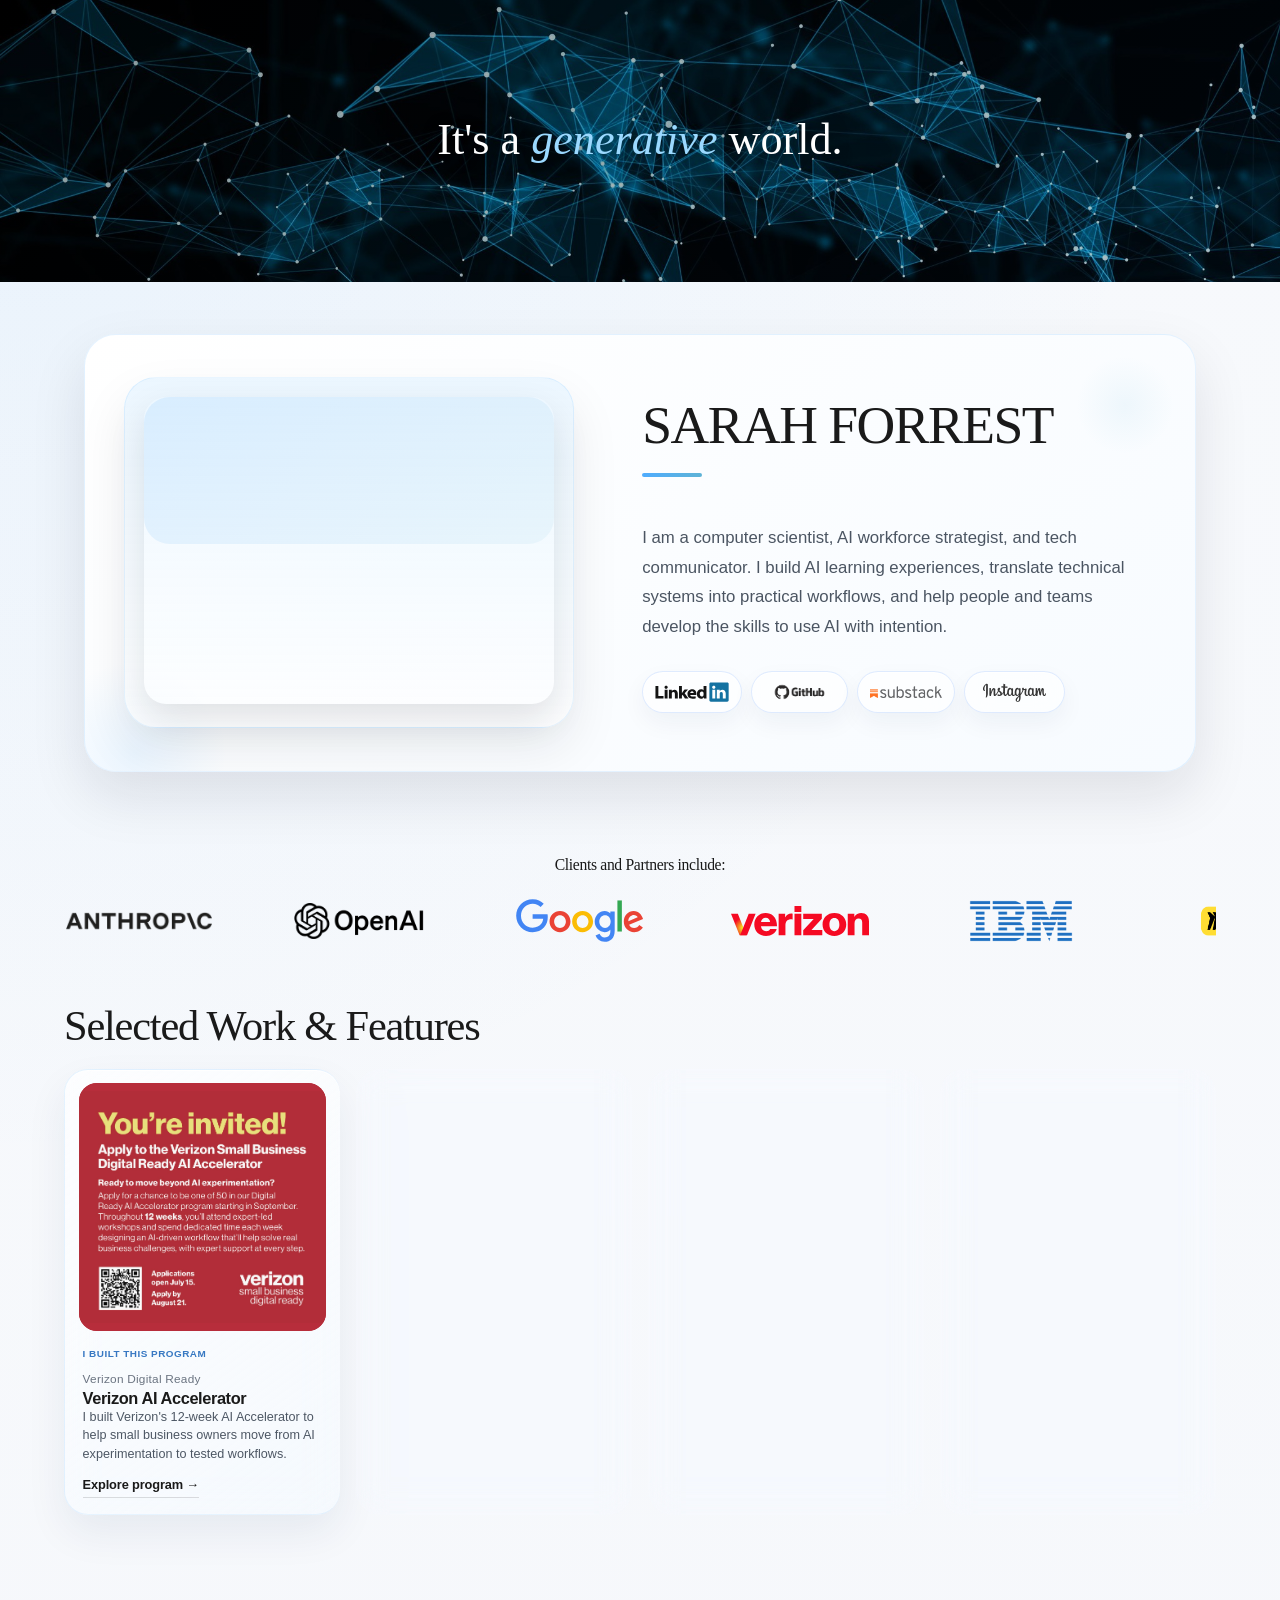
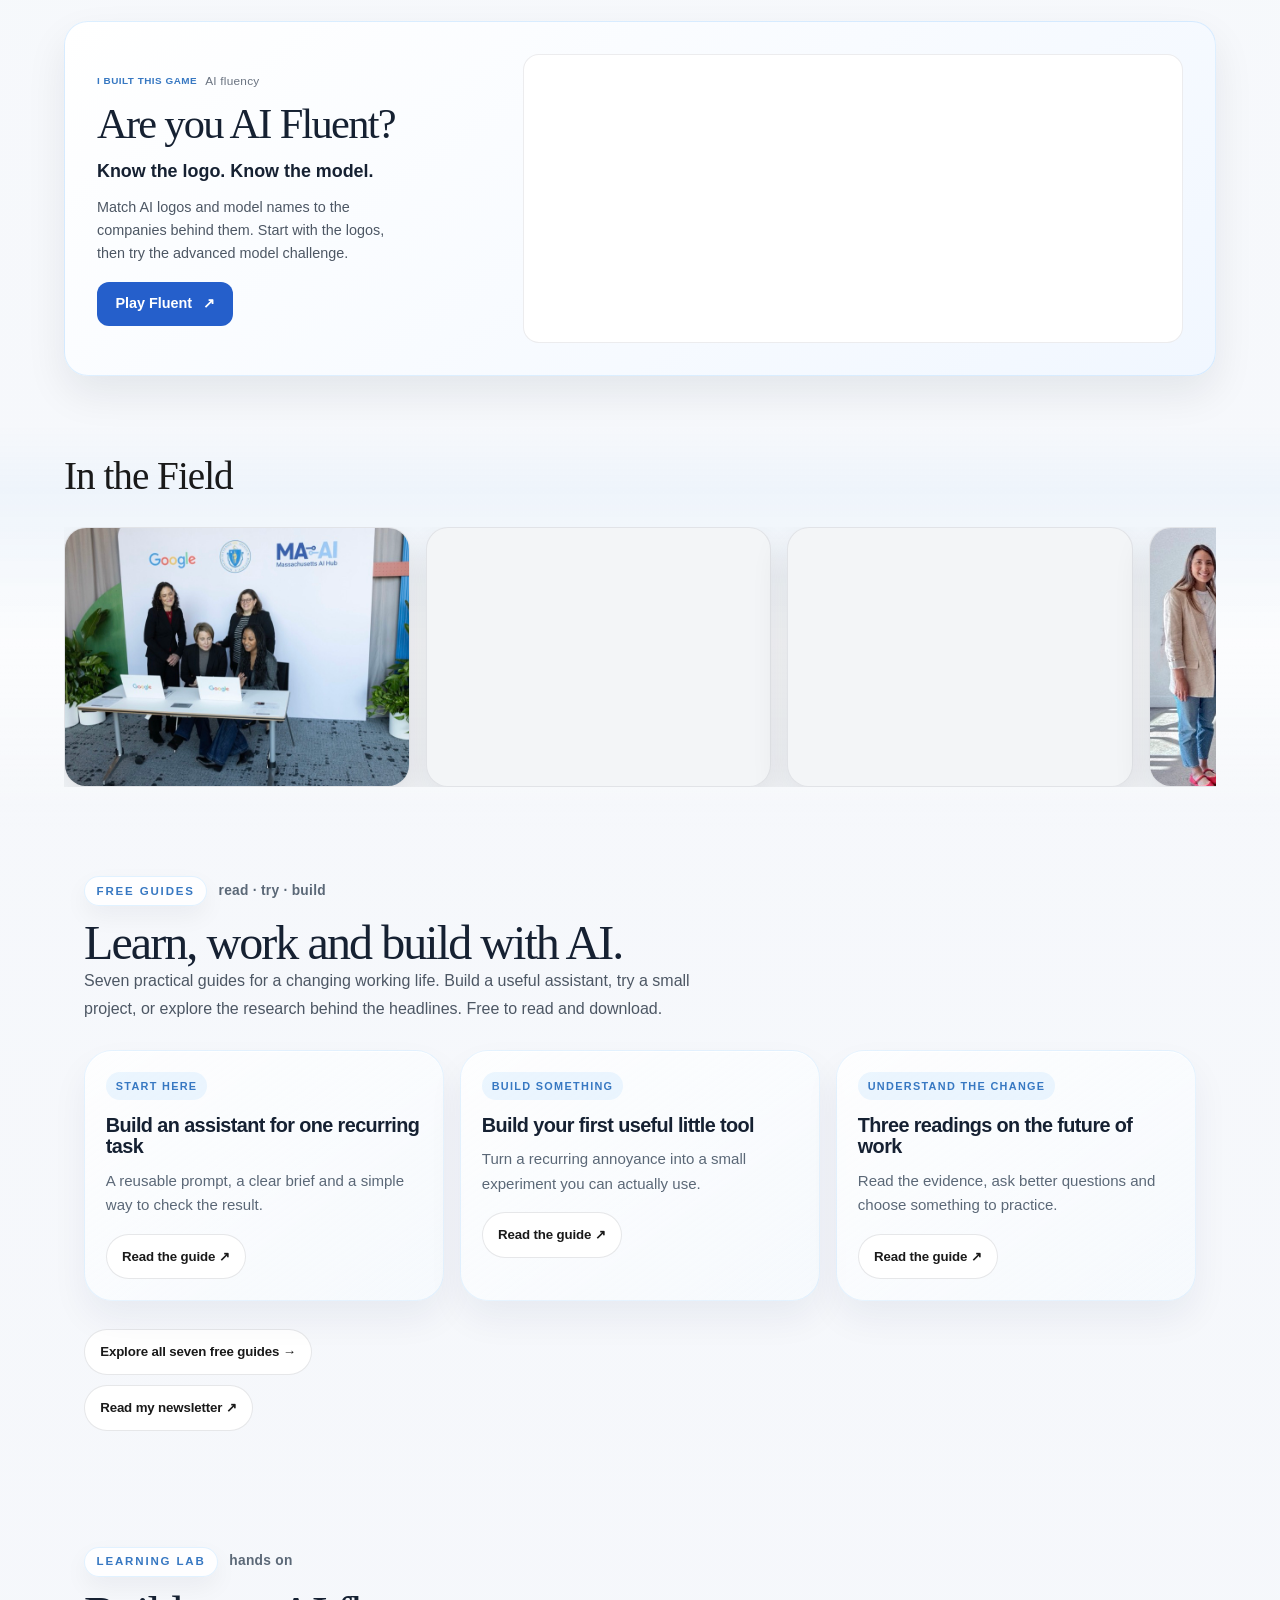
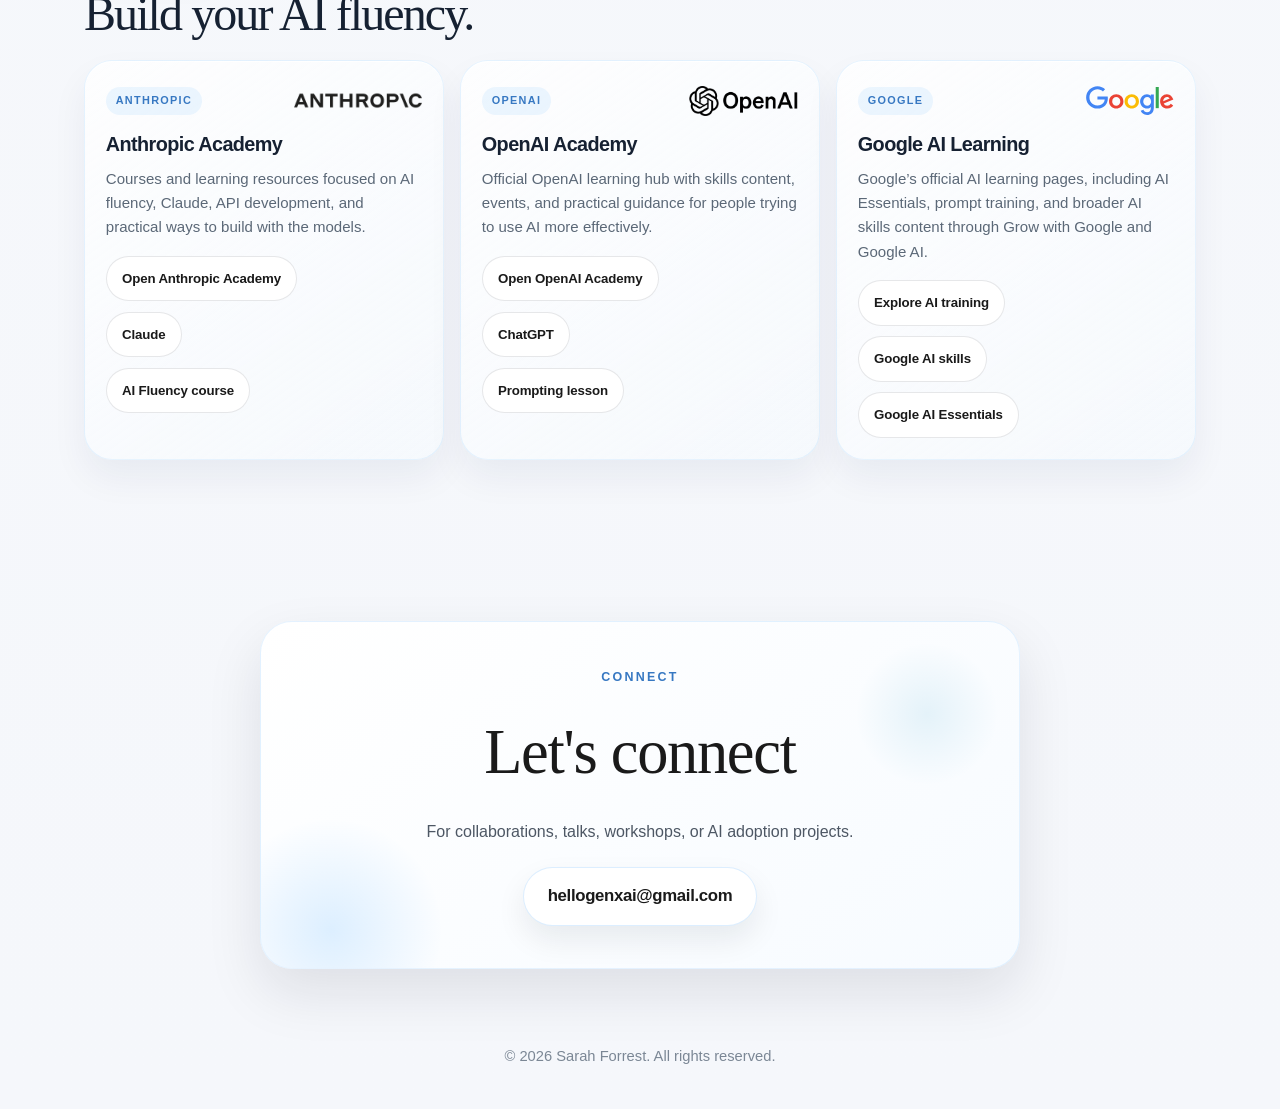
==== commit c05dc529: "Revert "Move free guides below logos and match portfolio styling" This reverts commit bb9c9683b7c8de" ====
--- a/index.html
+++ b/index.html
@@ -5660,20 +5660,6 @@
                 </div>
             </div>
         </div>
-    </section>
-
-    <section class="learning-library-section" id="free-guides" aria-label="Free guides by Sarah Forrest">
-        <div class="learning-library-card"><div class="learning-library-inner">
-            <div class="learning-library-label"><p class="learning-library-kicker">Free guides</p><span class="learning-library-label-note">read · try · build</span></div>
-            <h2 class="learning-library-heading">Learn, work and build with AI.</h2>
-            <p style="max-width:620px;color:#4d5764;line-height:1.7;margin:0 0 28px">Seven practical guides for a changing working life. Build a useful assistant, try a small project, or explore the research behind the headlines. Free to read and download.</p>
-            <div class="learning-library-grid">
-                <article class="learning-library-item"><span class="learning-library-tag">Start here</span><h3>Build an assistant for one recurring task</h3><p>A reusable prompt, a clear brief and a simple way to check the result.</p><div class="learning-library-links"><a class="learning-library-link" href="guides/custom-assistant.html">Read the guide ↗</a></div></article>
-                <article class="learning-library-item"><span class="learning-library-tag">Build something</span><h3>Build your first useful little tool</h3><p>Turn a recurring annoyance into a small experiment you can actually use.</p><div class="learning-library-links"><a class="learning-library-link" href="guides/useful-little-tool.html">Read the guide ↗</a></div></article>
-                <article class="learning-library-item"><span class="learning-library-tag">Understand the change</span><h3>Three readings on the future of work</h3><p>Read the evidence, ask better questions and choose something to practice.</p><div class="learning-library-links"><a class="learning-library-link" href="guides/future-of-work.html">Read the guide ↗</a></div></article>
-            </div>
-            <div class="learning-library-links" style="margin-top:28px"><a class="learning-library-link" href="guides/">Explore all seven free guides →</a><a class="learning-library-link" href="https://sarforre.substack.com/">Read my newsletter ↗</a></div>
-        </div></div>
     </section>
 
     <section class="news-section" id="work" aria-label="Selected work and features">
@@ -6049,7 +6035,19 @@
         </div>
     </div>
 
-
+    <section class="learning-library-section" id="free-guides" aria-label="Free guides by Sarah Forrest">
+        <div class="learning-library-card"><div class="learning-library-inner">
+            <div class="learning-library-label"><p class="learning-library-kicker">Free guides</p><span class="learning-library-label-note">read · try · build</span></div>
+            <h2 class="learning-library-heading">Learn, work and build with AI.</h2>
+            <p style="max-width:620px;color:#4d5764;line-height:1.7;margin:0 0 28px">Seven practical guides for a changing working life. Build a useful assistant, try a small project, or explore the research behind the headlines. Free to read and download.</p>
+            <div class="learning-library-grid">
+                <article class="learning-library-item"><span class="learning-library-tag">Start here</span><h3>Build an assistant for one recurring task</h3><p>A reusable prompt, a clear brief and a simple way to check the result.</p><div class="learning-library-links"><a class="learning-library-link" href="guides/custom-assistant.html">Read the guide ↗</a></div></article>
+                <article class="learning-library-item"><span class="learning-library-tag">Build something</span><h3>Build your first useful little tool</h3><p>Turn a recurring annoyance into a small experiment you can actually use.</p><div class="learning-library-links"><a class="learning-library-link" href="guides/useful-little-tool.html">Read the guide ↗</a></div></article>
+                <article class="learning-library-item"><span class="learning-library-tag">Understand the change</span><h3>Three readings on the future of work</h3><p>Read the evidence, ask better questions and choose something to practice.</p><div class="learning-library-links"><a class="learning-library-link" href="guides/future-of-work.html">Read the guide ↗</a></div></article>
+            </div>
+            <div class="learning-library-links" style="margin-top:28px"><a class="learning-library-link" href="guides/">Explore all seven free guides →</a><a class="learning-library-link" href="https://sarforre.substack.com/">Read my newsletter ↗</a></div>
+        </div></div>
+    </section>
 
     <section class="learning-library-section" id="learning-lab" aria-label="Official AI learning resources">
         <div class="learning-library-card">
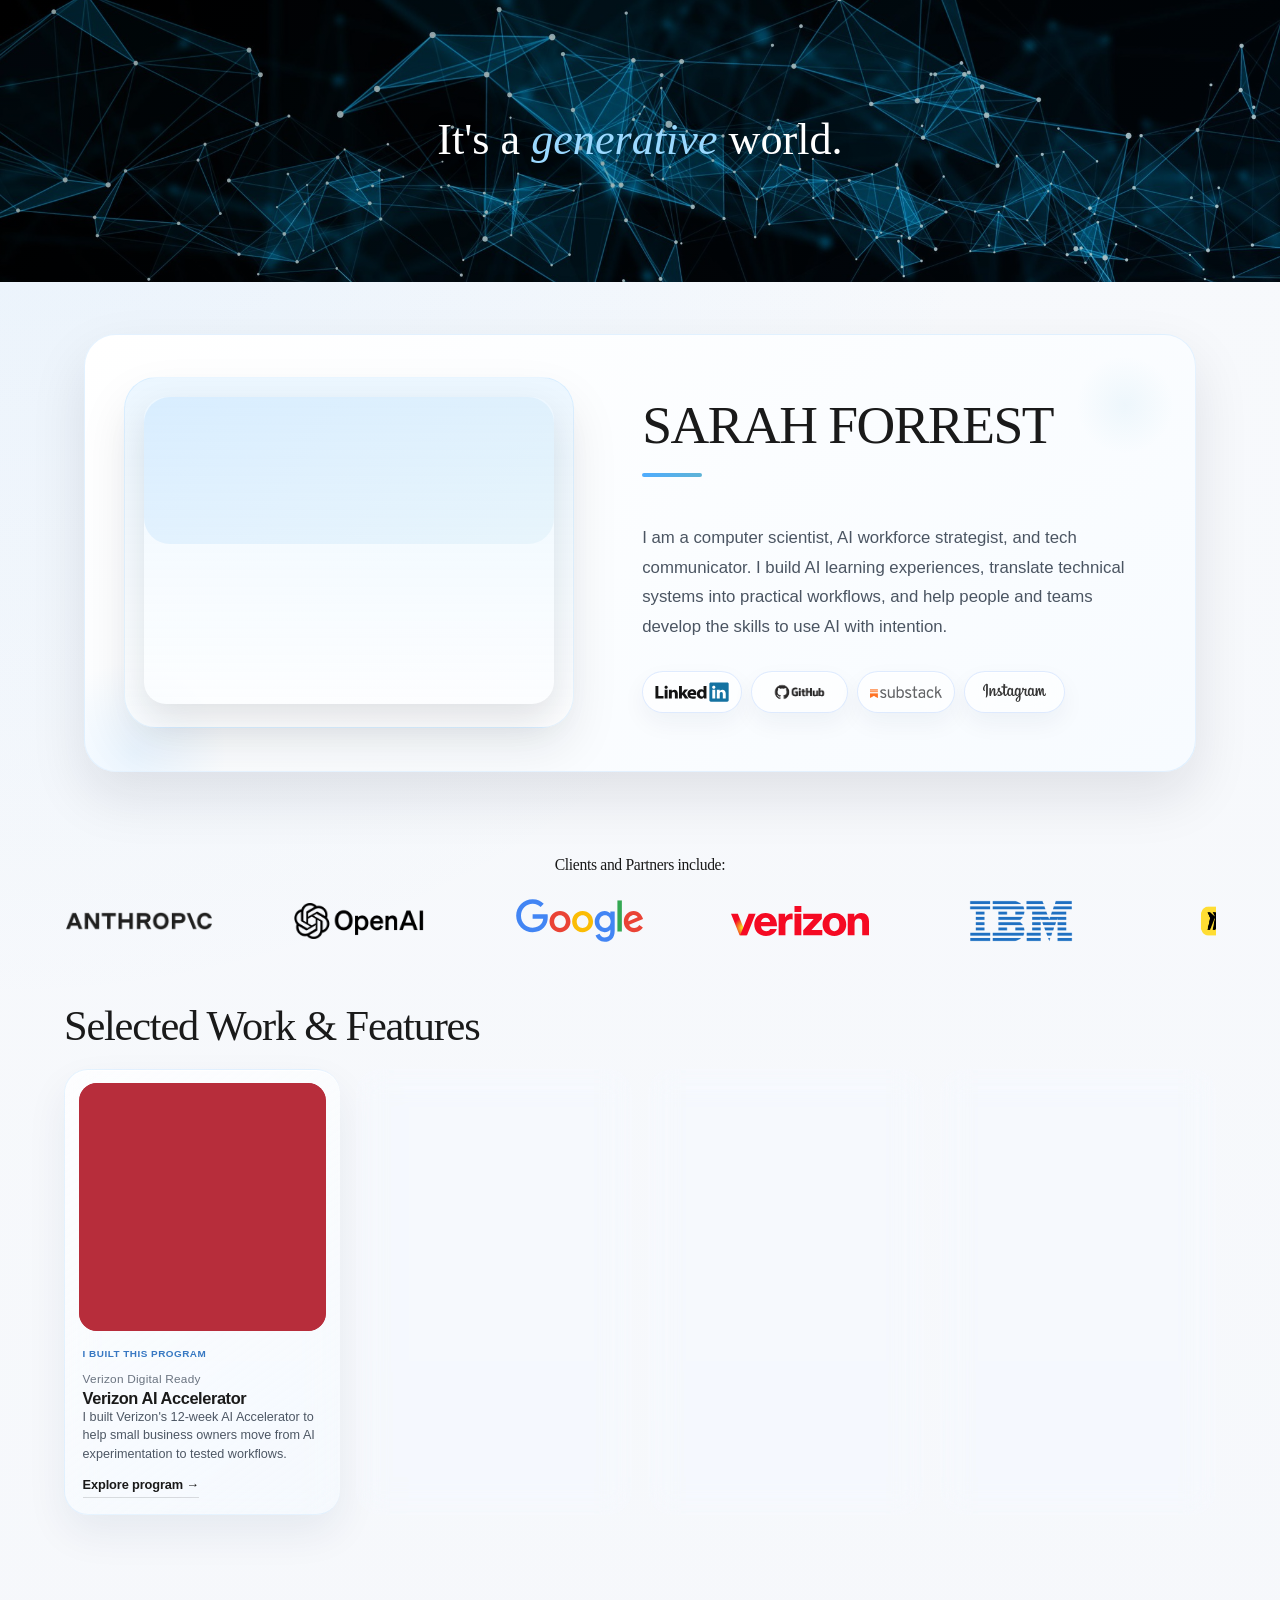
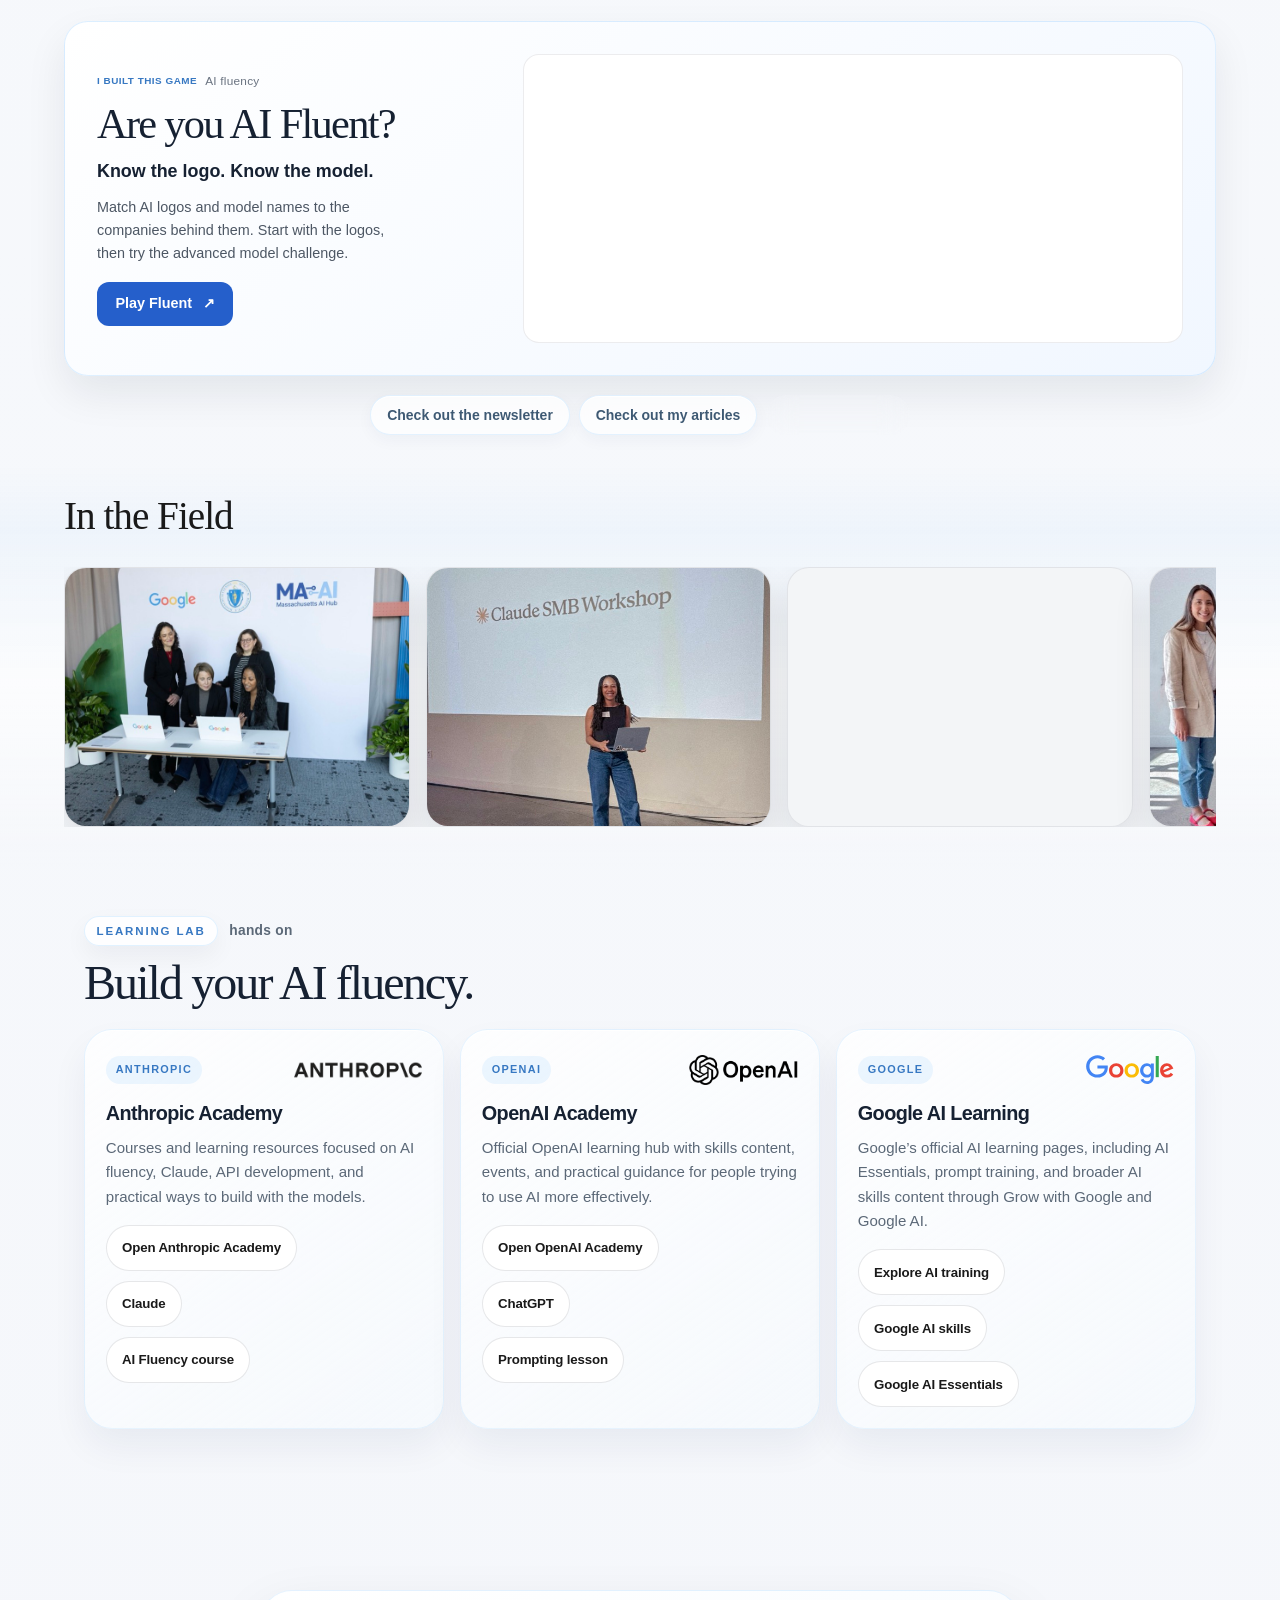
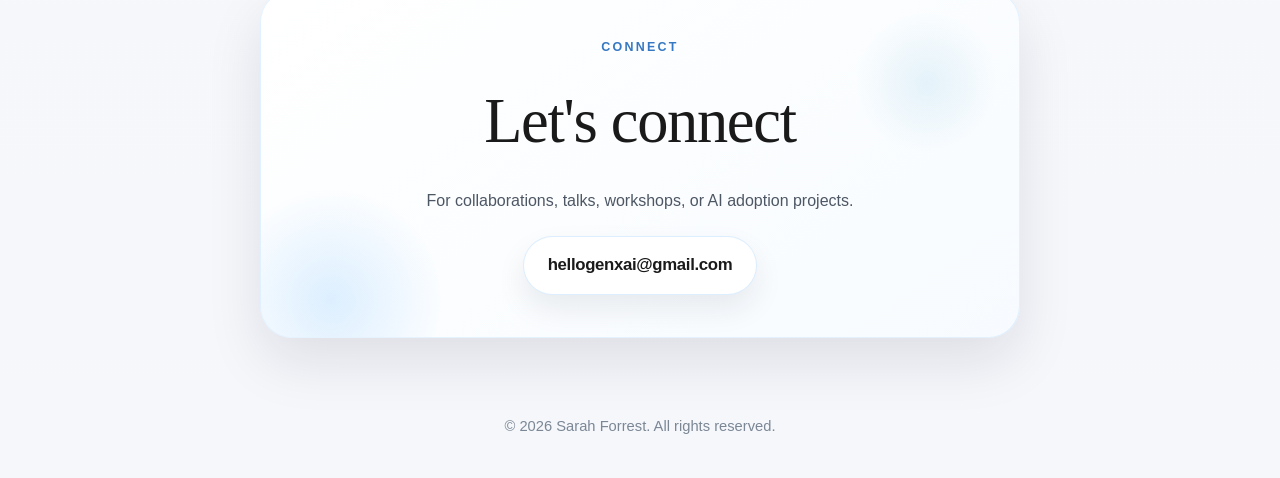
==== commit 00d786d0: "Replace homepage guide section with compact Fluent resource pills" ====
--- a/index.html
+++ b/index.html
@@ -2934,6 +2934,51 @@
         .fluent-feature a:focus-visible {
             outline: 3px solid #255fcb;
             outline-offset: 5px;
+        }
+
+        .fluent-resource-pills {
+            display: flex;
+            flex-wrap: wrap;
+            align-items: center;
+            justify-content: center;
+            gap: 0.55rem;
+            margin-top: 1rem;
+            scroll-margin-top: 5rem;
+        }
+
+        .fluent-resource-pills a {
+            display: inline-flex;
+            align-items: center;
+            justify-content: center;
+            min-height: 40px;
+            padding: 0.45rem 1rem;
+            border: 1px solid rgba(79, 172, 254, 0.15);
+            border-radius: 999px;
+            background: rgba(255, 255, 255, 0.72);
+            box-shadow: 0 5px 16px rgba(15, 42, 82, 0.045), inset 0 1px 0 rgba(255, 255, 255, 0.94);
+            -webkit-backdrop-filter: blur(14px);
+            backdrop-filter: blur(14px);
+            color: #3e5973;
+            font-size: 0.875rem;
+            font-weight: 550;
+            line-height: 1.4;
+            text-decoration: none;
+            transition: background 180ms ease, border-color 180ms ease;
+        }
+
+        .fluent-resource-pills a:hover {
+            background: #fff;
+            border-color: rgba(79, 172, 254, 0.36);
+            color: #244f7d;
+        }
+
+        .fluent-resource-pills a:focus-visible {
+            outline: 3px solid #3976c5;
+            outline-offset: 4px;
+        }
+
+        @media (prefers-reduced-motion: reduce) {
+            .fluent-resource-pills a { transition: none; }
         }
 
         @media (max-width: 760px) {
@@ -5759,6 +5804,11 @@
                 <img src="image%20assets/fluent-game-preview.png" alt="Fluent's Know the logo and Know the model matching challenges" width="2604" height="1136" loading="lazy" decoding="async">
             </a>
         </article>
+        <nav class="fluent-resource-pills" id="free-guides" aria-label="More from Sarah">
+            <a href="https://sarforre.substack.com/" target="_blank" rel="noopener noreferrer">Check out the newsletter</a>
+            <a href="/guides/">Check out my articles</a>
+            <a href="/guides/#build-something">Build something</a>
+        </nav>
     </section>
 
     <section class="image-grid-section field-images-section" id="portfolio" aria-labelledby="field-images-heading">
@@ -6035,20 +6085,6 @@
         </div>
     </div>
 
-    <section class="learning-library-section" id="free-guides" aria-label="Free guides by Sarah Forrest">
-        <div class="learning-library-card"><div class="learning-library-inner">
-            <div class="learning-library-label"><p class="learning-library-kicker">Free guides</p><span class="learning-library-label-note">read · try · build</span></div>
-            <h2 class="learning-library-heading">Learn, work and build with AI.</h2>
-            <p style="max-width:620px;color:#4d5764;line-height:1.7;margin:0 0 28px">Seven practical guides for a changing working life. Build a useful assistant, try a small project, or explore the research behind the headlines. Free to read and download.</p>
-            <div class="learning-library-grid">
-                <article class="learning-library-item"><span class="learning-library-tag">Start here</span><h3>Build an assistant for one recurring task</h3><p>A reusable prompt, a clear brief and a simple way to check the result.</p><div class="learning-library-links"><a class="learning-library-link" href="guides/custom-assistant.html">Read the guide ↗</a></div></article>
-                <article class="learning-library-item"><span class="learning-library-tag">Build something</span><h3>Build your first useful little tool</h3><p>Turn a recurring annoyance into a small experiment you can actually use.</p><div class="learning-library-links"><a class="learning-library-link" href="guides/useful-little-tool.html">Read the guide ↗</a></div></article>
-                <article class="learning-library-item"><span class="learning-library-tag">Understand the change</span><h3>Three readings on the future of work</h3><p>Read the evidence, ask better questions and choose something to practice.</p><div class="learning-library-links"><a class="learning-library-link" href="guides/future-of-work.html">Read the guide ↗</a></div></article>
-            </div>
-            <div class="learning-library-links" style="margin-top:28px"><a class="learning-library-link" href="guides/">Explore all seven free guides →</a><a class="learning-library-link" href="https://sarforre.substack.com/">Read my newsletter ↗</a></div>
-        </div></div>
-    </section>
-
     <section class="learning-library-section" id="learning-lab" aria-label="Official AI learning resources">
         <div class="learning-library-card">
             <div class="learning-library-inner">
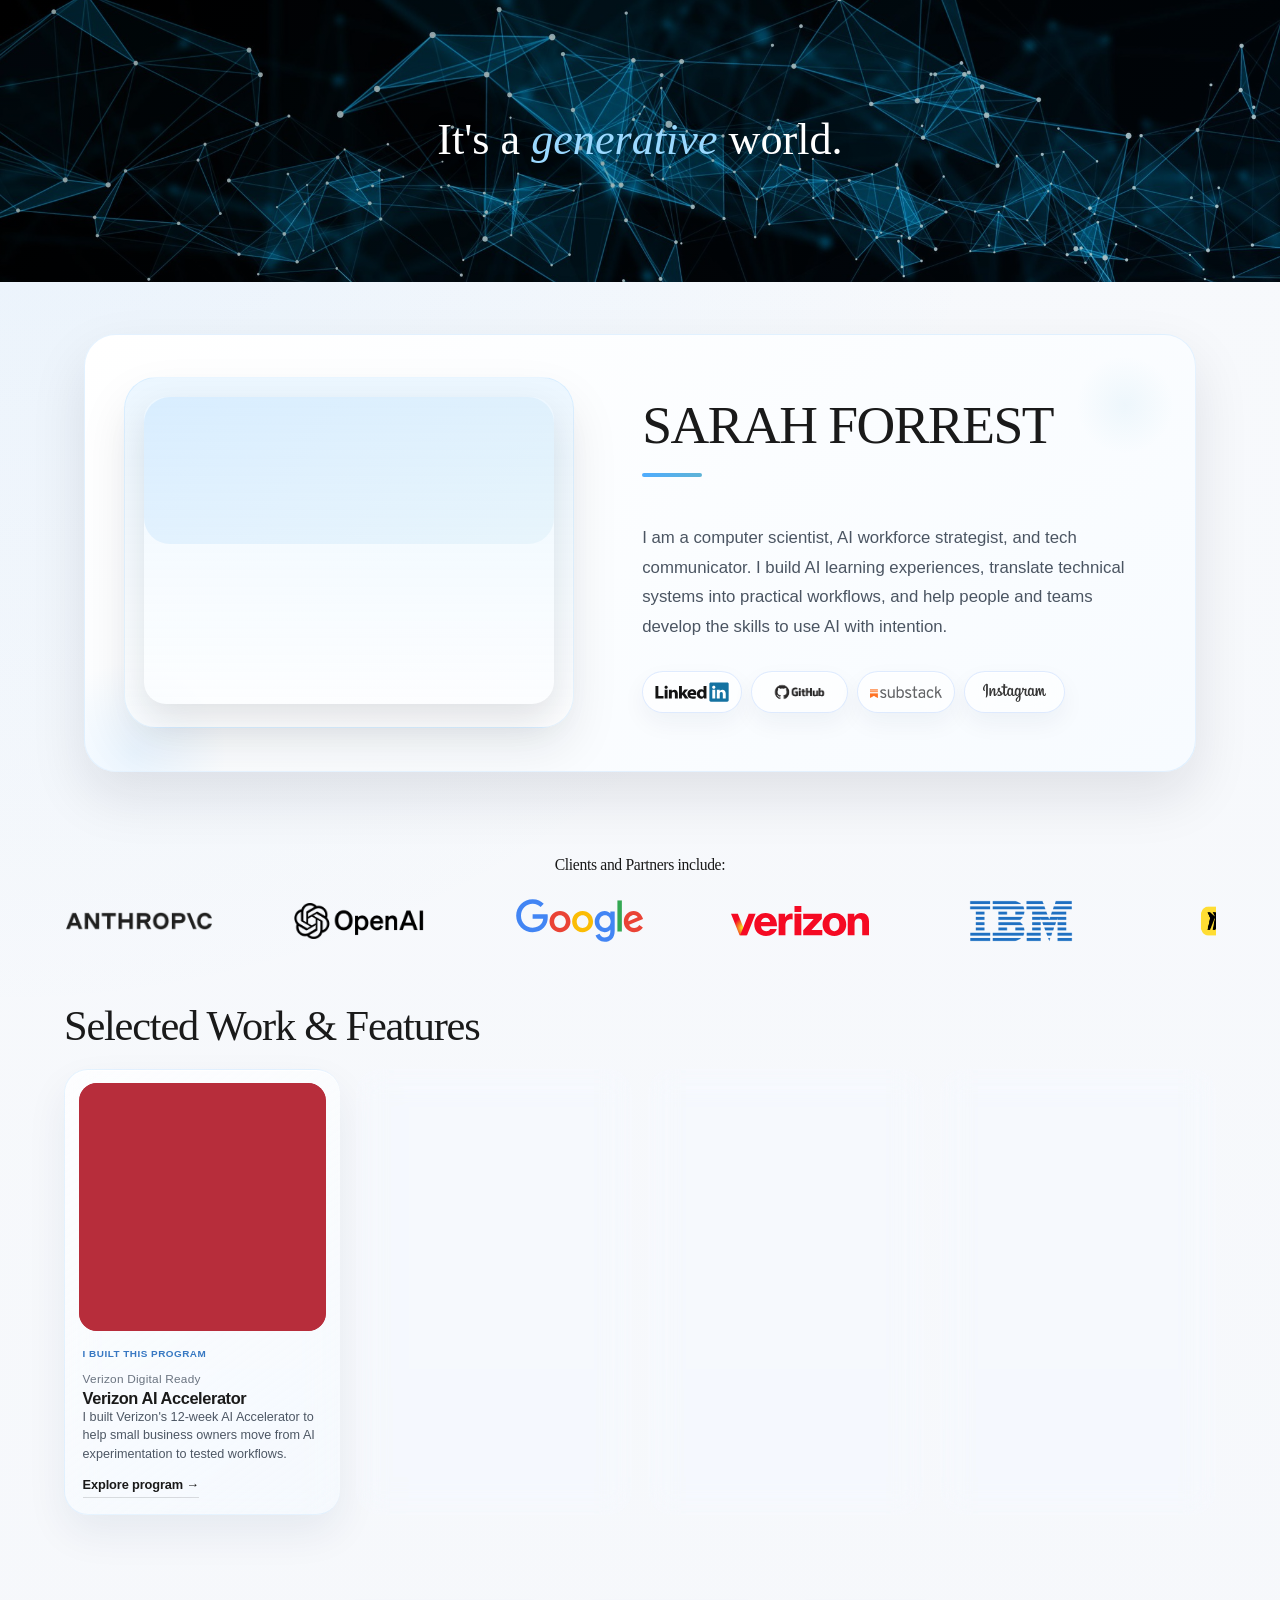
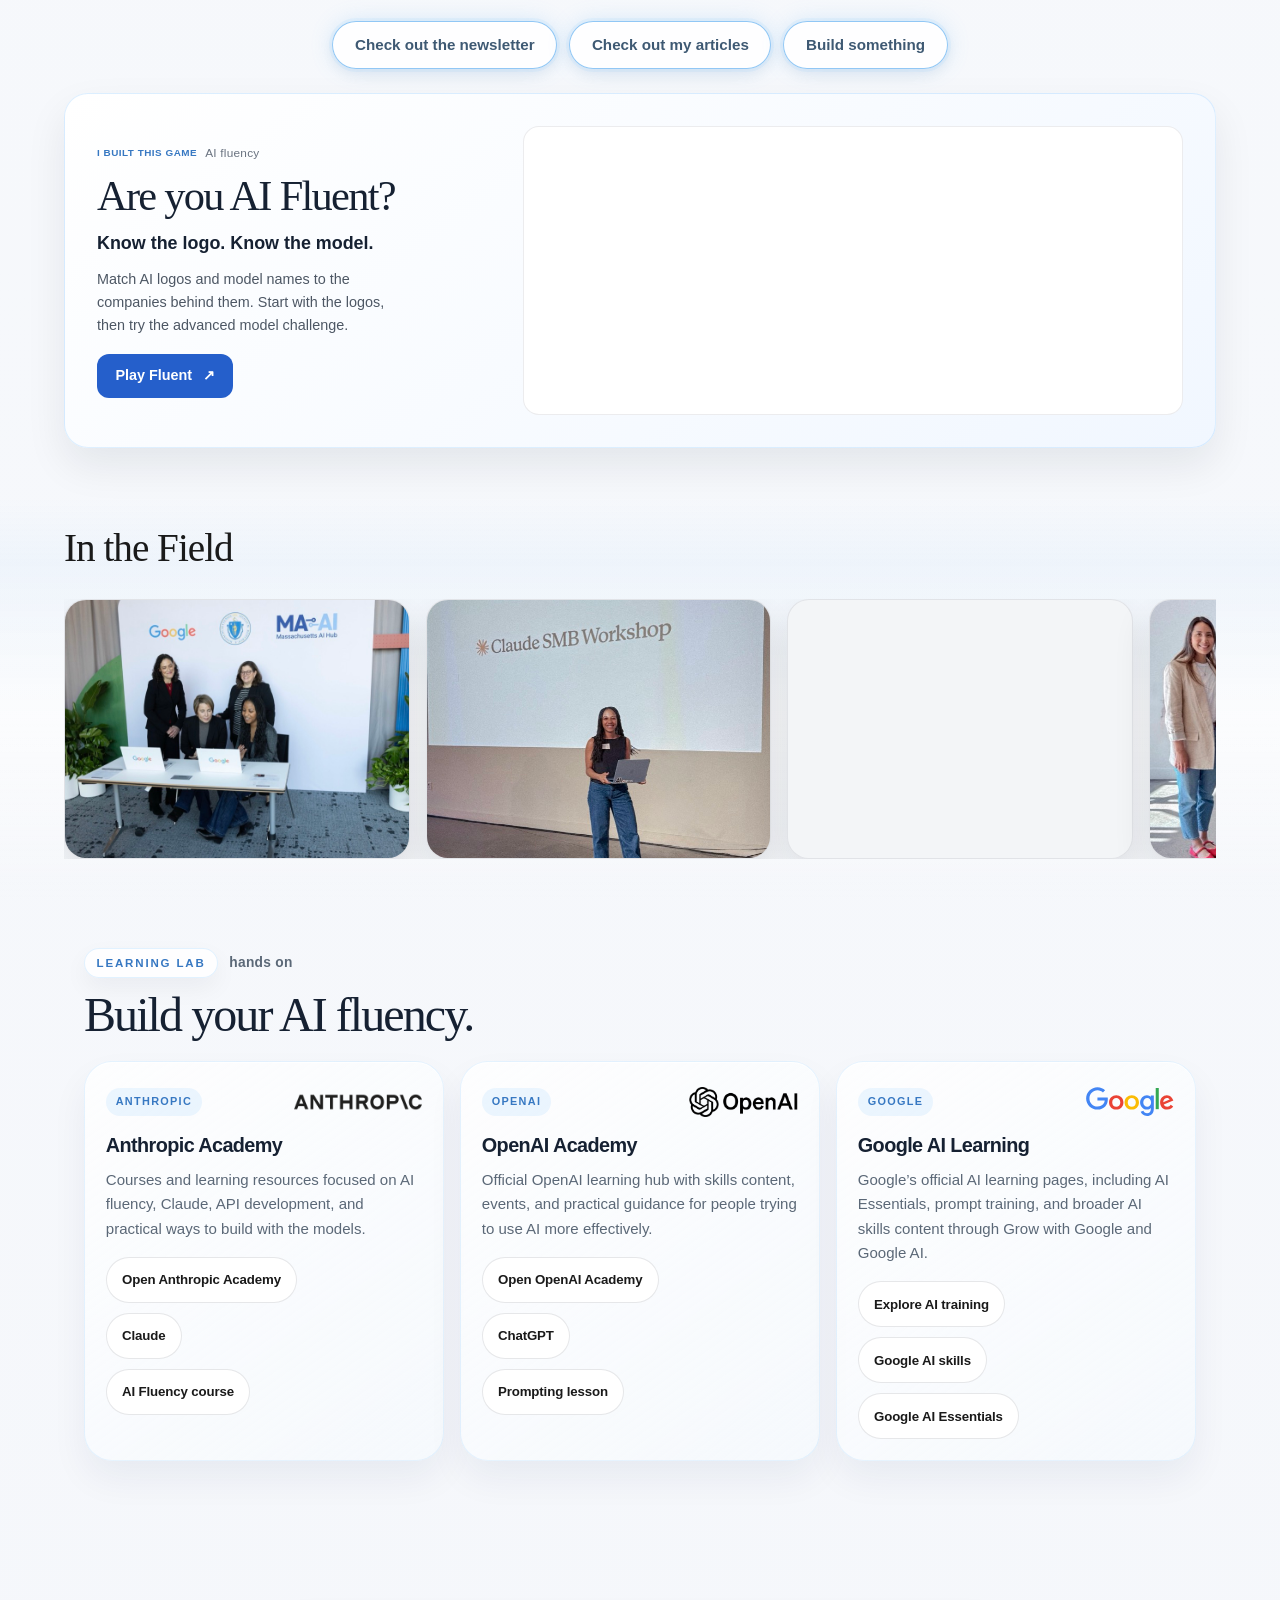
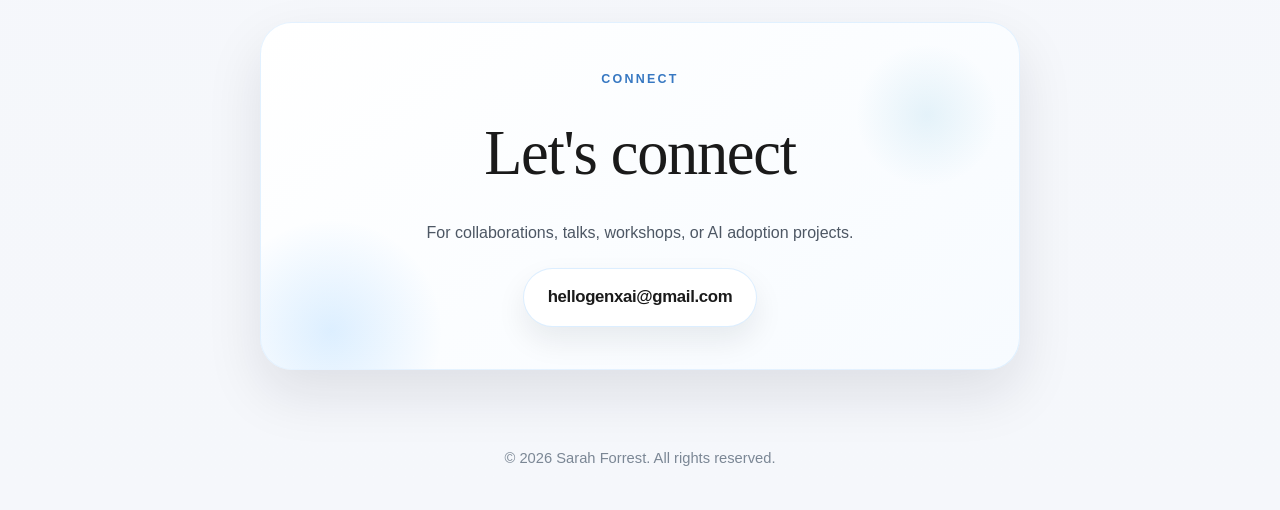
==== commit 5ad32785: "Enlarge resource pills and add a blue glow above Fluent" ====
--- a/index.html
+++ b/index.html
@@ -2941,8 +2941,8 @@
             flex-wrap: wrap;
             align-items: center;
             justify-content: center;
-            gap: 0.55rem;
-            margin-top: 1rem;
+            gap: 0.75rem;
+            margin: 0 0 1.5rem;
             scroll-margin-top: 5rem;
         }
 
@@ -2950,25 +2950,26 @@
             display: inline-flex;
             align-items: center;
             justify-content: center;
-            min-height: 40px;
-            padding: 0.45rem 1rem;
-            border: 1px solid rgba(79, 172, 254, 0.15);
+            min-height: 48px;
+            padding: 0.65rem 1.35rem;
+            border: 1px solid rgba(103, 178, 242, 0.72);
             border-radius: 999px;
-            background: rgba(255, 255, 255, 0.72);
-            box-shadow: 0 5px 16px rgba(15, 42, 82, 0.045), inset 0 1px 0 rgba(255, 255, 255, 0.94);
+            background: rgba(255, 255, 255, 0.84);
+            box-shadow: 0 0 0 3px rgba(139, 207, 255, 0.12), 0 0 22px rgba(91, 172, 241, 0.22), 0 7px 18px rgba(15, 42, 82, 0.05), inset 0 1px 0 #fff;
             -webkit-backdrop-filter: blur(14px);
             backdrop-filter: blur(14px);
             color: #3e5973;
-            font-size: 0.875rem;
-            font-weight: 550;
+            font-size: 0.95rem;
+            font-weight: 600;
             line-height: 1.4;
             text-decoration: none;
-            transition: background 180ms ease, border-color 180ms ease;
+            transition: background 180ms ease, border-color 180ms ease, box-shadow 180ms ease;
         }
 
         .fluent-resource-pills a:hover {
             background: #fff;
-            border-color: rgba(79, 172, 254, 0.36);
+            border-color: rgba(79, 172, 254, 0.94);
+            box-shadow: 0 0 0 3px rgba(139, 207, 255, 0.18), 0 0 26px rgba(91, 172, 241, 0.32), 0 7px 18px rgba(15, 42, 82, 0.06), inset 0 1px 0 #fff;
             color: #244f7d;
         }
 
@@ -5789,6 +5790,11 @@
     </section>
 
     <section class="news-section" aria-label="Featured learning game">
+        <nav class="fluent-resource-pills" id="free-guides" aria-label="More from Sarah">
+            <a href="https://sarforre.substack.com/" target="_blank" rel="noopener noreferrer">Check out the newsletter</a>
+            <a href="/guides/">Check out my articles</a>
+            <a href="/guides/#build-something">Build something</a>
+        </nav>
         <article class="fluent-feature" id="fluent" aria-labelledby="fluent-title">
             <div class="fluent-feature-copy">
                 <div class="news-meta">
@@ -5804,11 +5810,6 @@
                 <img src="image%20assets/fluent-game-preview.png" alt="Fluent's Know the logo and Know the model matching challenges" width="2604" height="1136" loading="lazy" decoding="async">
             </a>
         </article>
-        <nav class="fluent-resource-pills" id="free-guides" aria-label="More from Sarah">
-            <a href="https://sarforre.substack.com/" target="_blank" rel="noopener noreferrer">Check out the newsletter</a>
-            <a href="/guides/">Check out my articles</a>
-            <a href="/guides/#build-something">Build something</a>
-        </nav>
     </section>
 
     <section class="image-grid-section field-images-section" id="portfolio" aria-labelledby="field-images-heading">
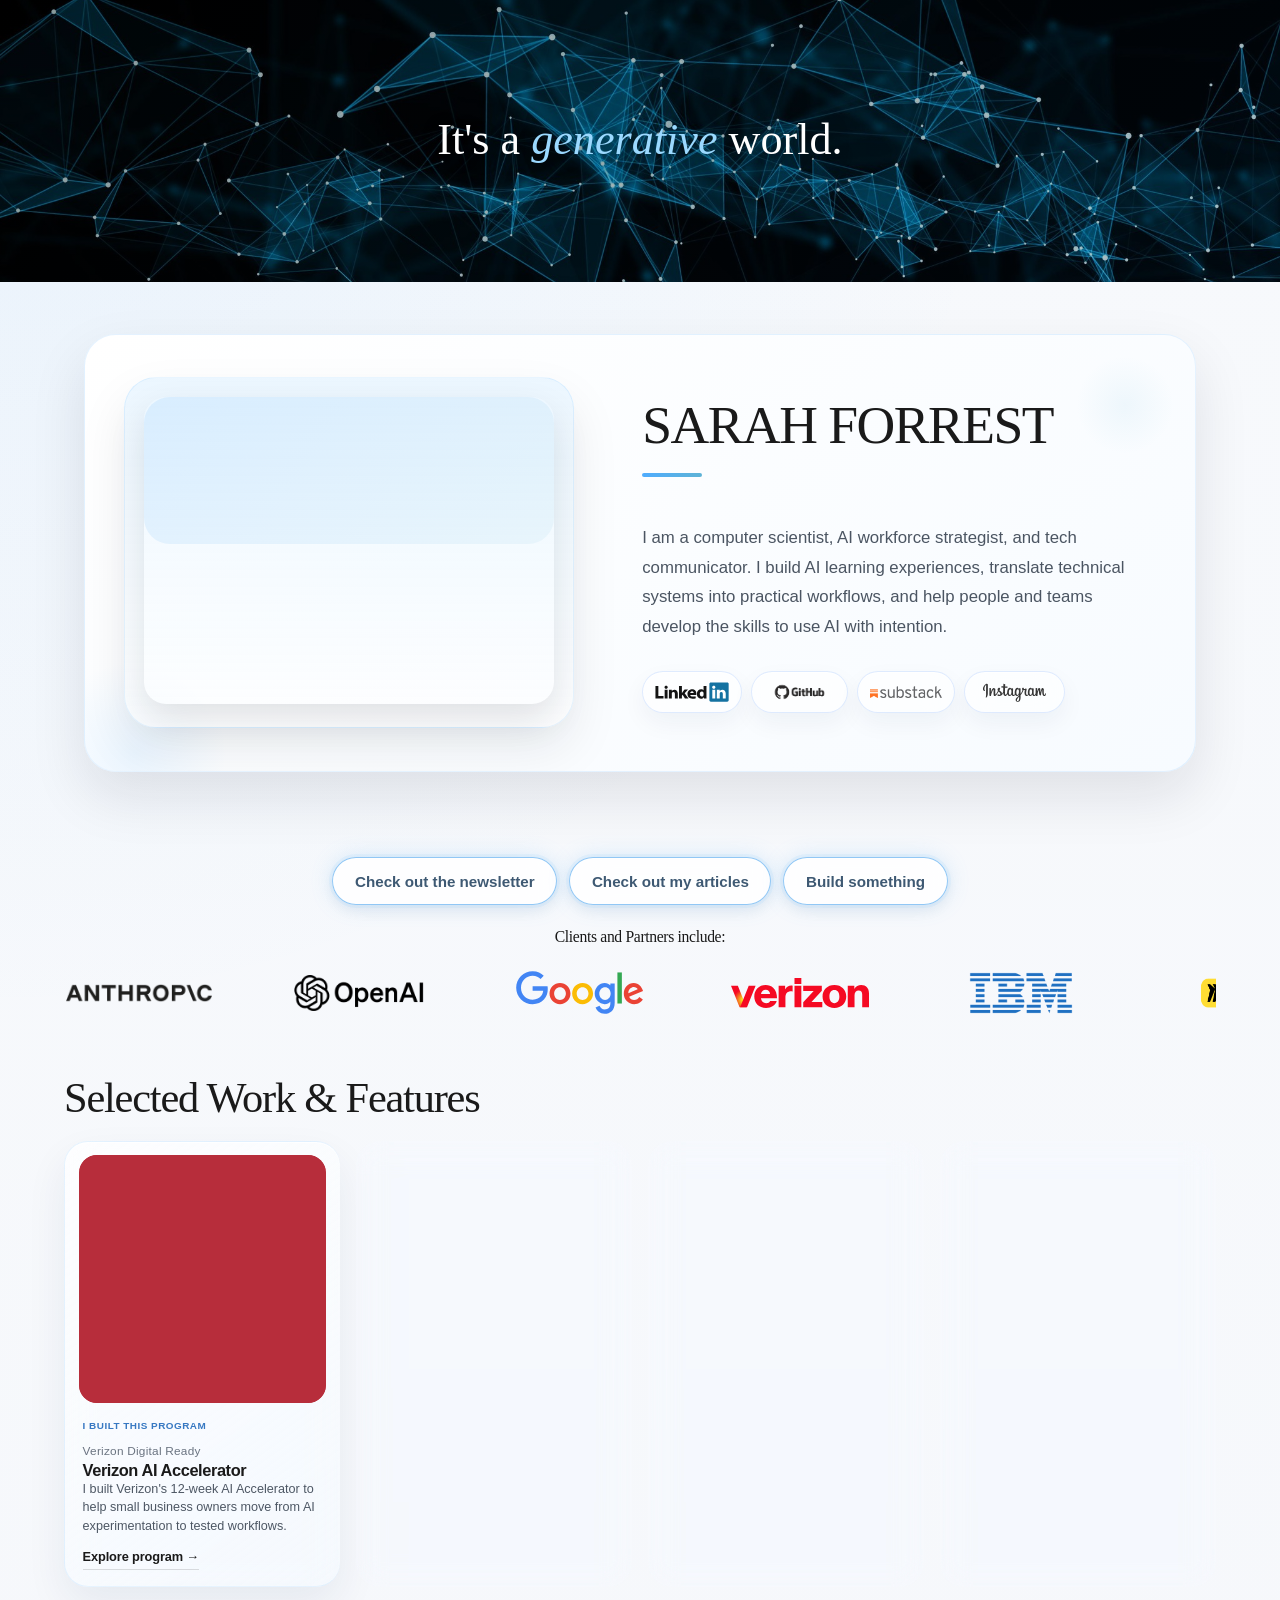
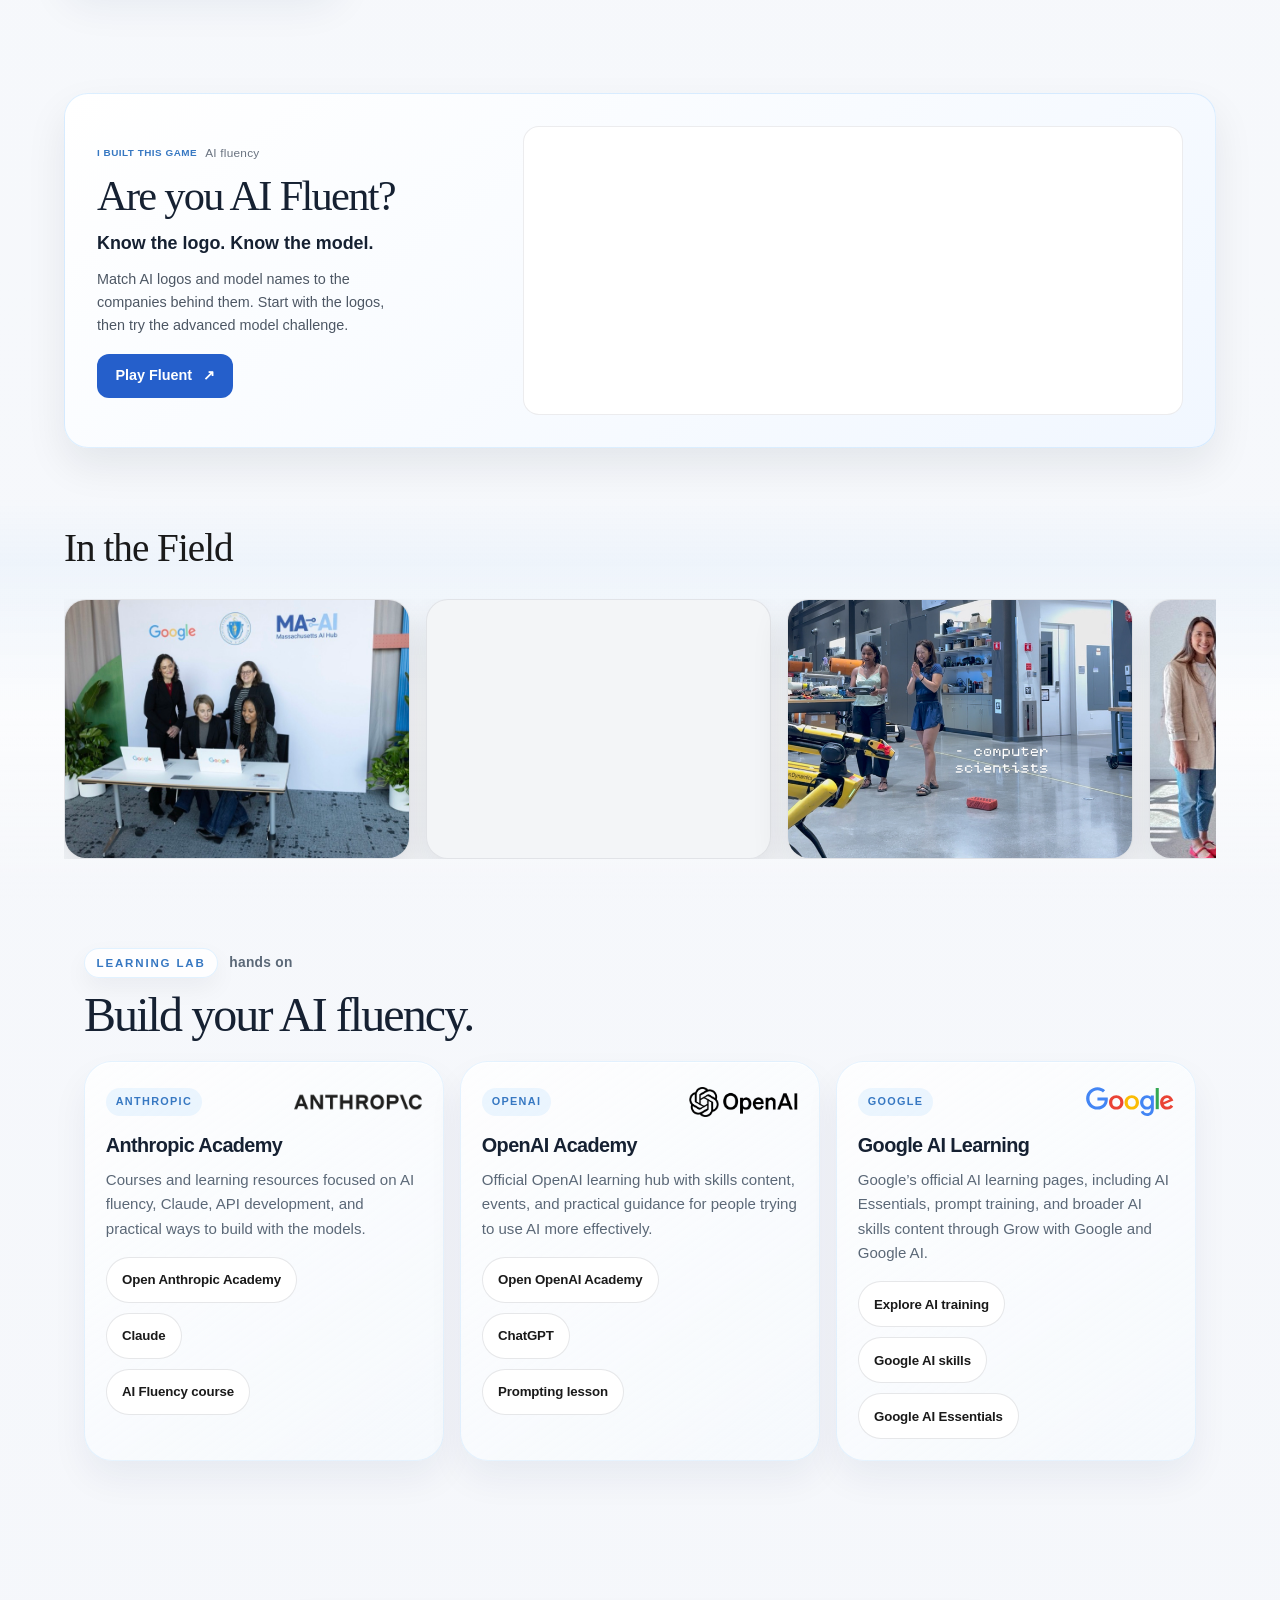
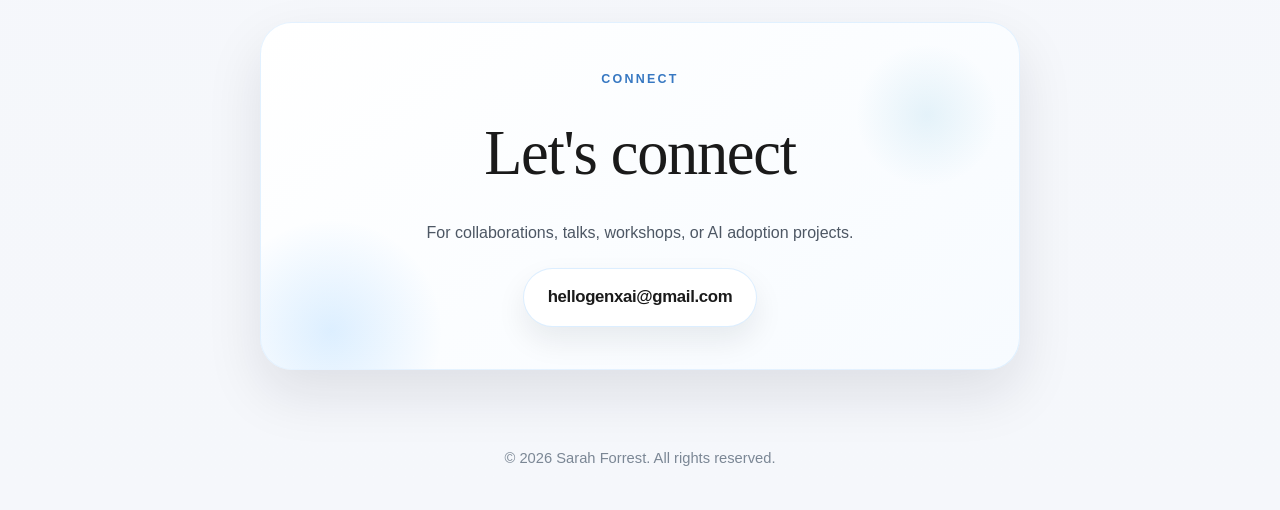
==== commit 0100847b: "Move resource pills above the client and partner ticker" ====
--- a/index.html
+++ b/index.html
@@ -5661,6 +5661,11 @@
     </section>
 
     <section class="partnerships-section" id="partners">
+        <nav class="fluent-resource-pills" id="free-guides" aria-label="More from Sarah">
+            <a href="https://sarforre.substack.com/" target="_blank" rel="noopener noreferrer">Check out the newsletter</a>
+            <a href="/guides/">Check out my articles</a>
+            <a href="/guides/#build-something">Build something</a>
+        </nav>
         <p class="partnerships-kicker">Clients and Partners include:</p>
         <div class="partnerships-ticker">
             <div class="partnerships-track">
@@ -5790,11 +5795,6 @@
     </section>
 
     <section class="news-section" aria-label="Featured learning game">
-        <nav class="fluent-resource-pills" id="free-guides" aria-label="More from Sarah">
-            <a href="https://sarforre.substack.com/" target="_blank" rel="noopener noreferrer">Check out the newsletter</a>
-            <a href="/guides/">Check out my articles</a>
-            <a href="/guides/#build-something">Build something</a>
-        </nav>
         <article class="fluent-feature" id="fluent" aria-labelledby="fluent-title">
             <div class="fluent-feature-copy">
                 <div class="news-meta">
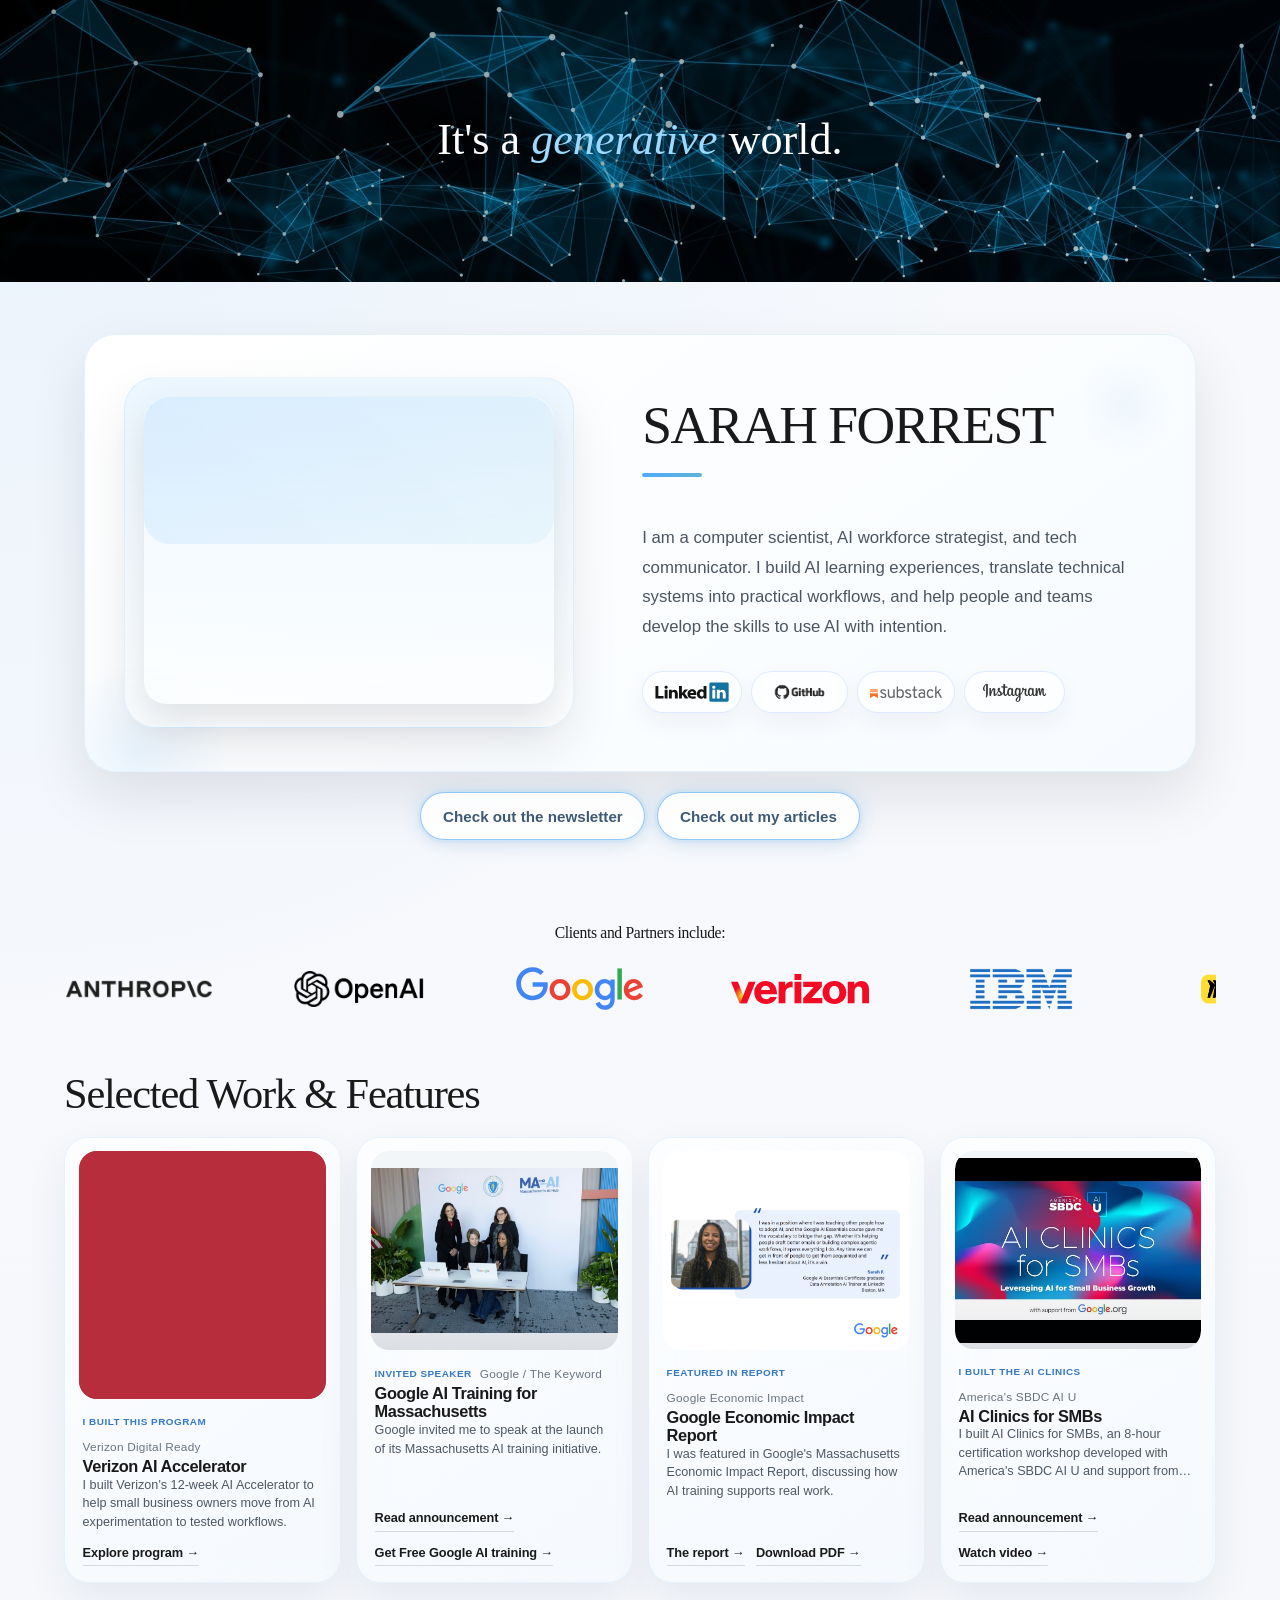
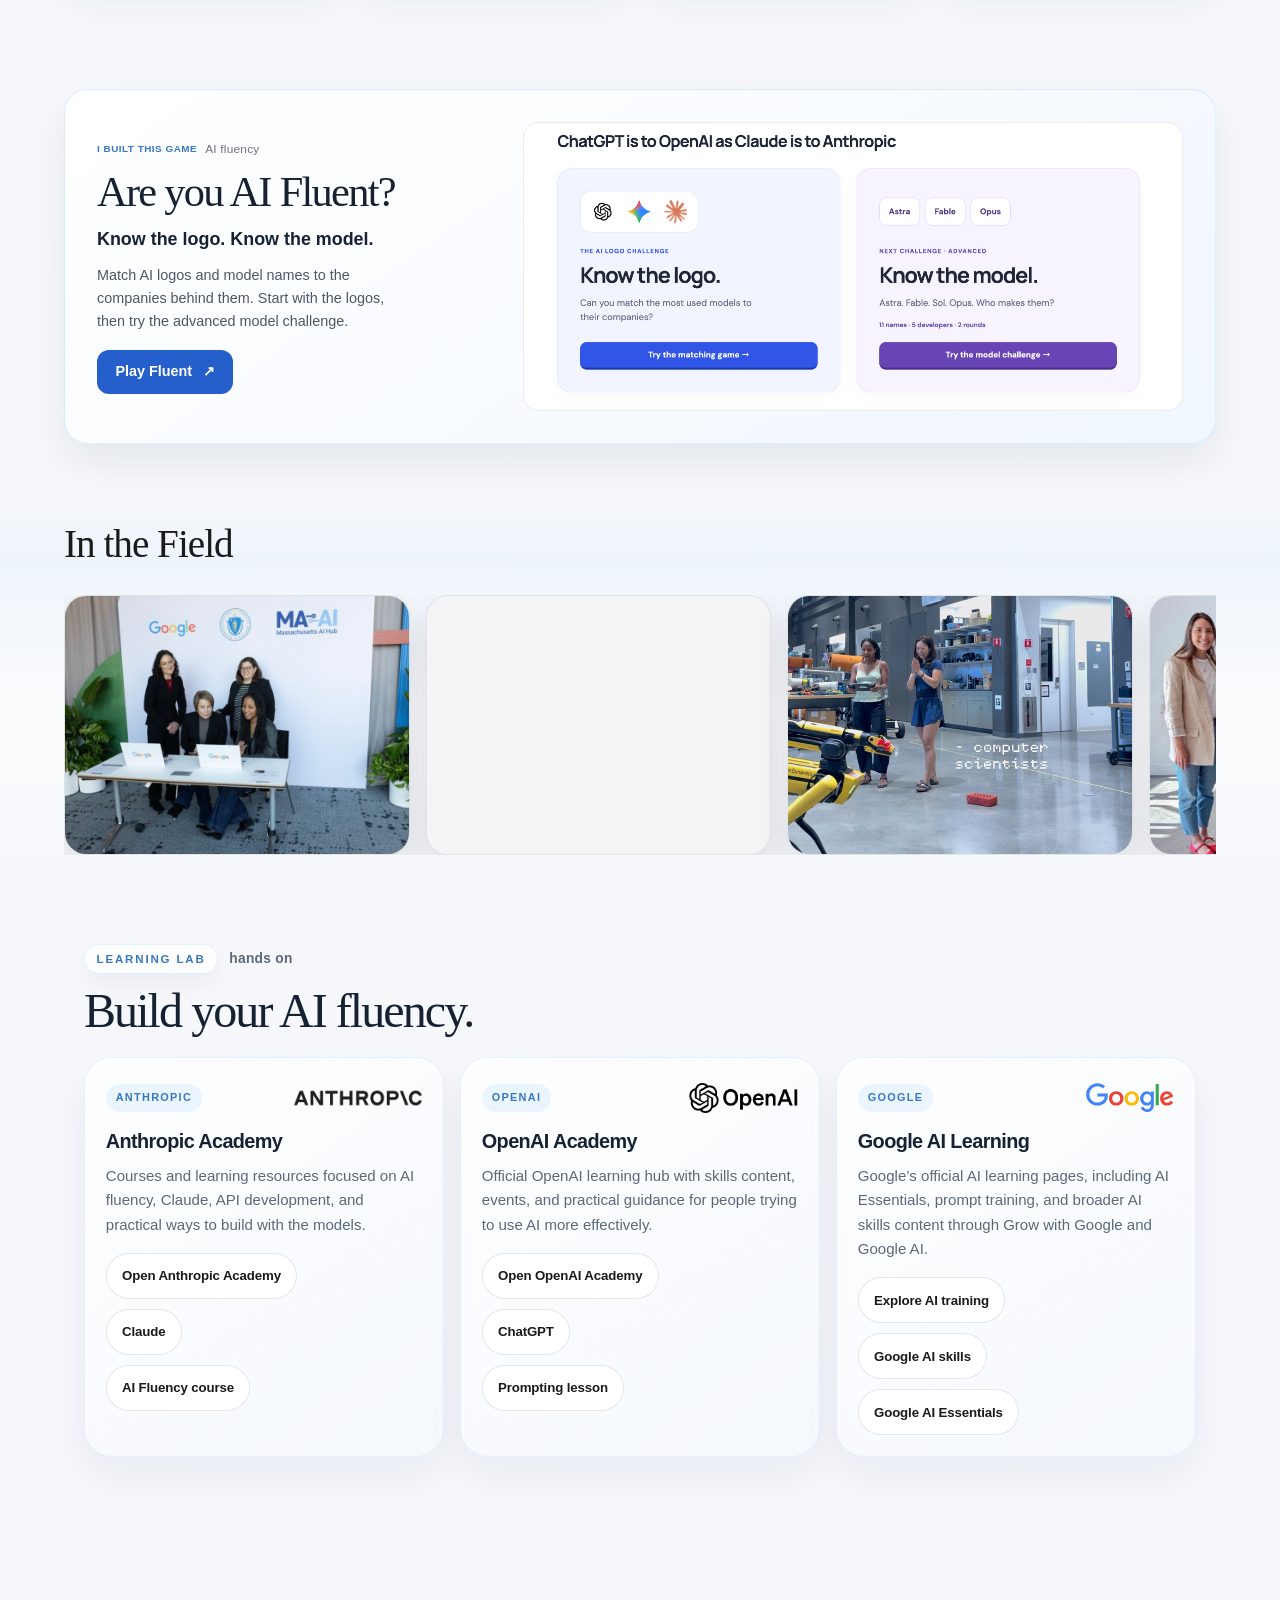
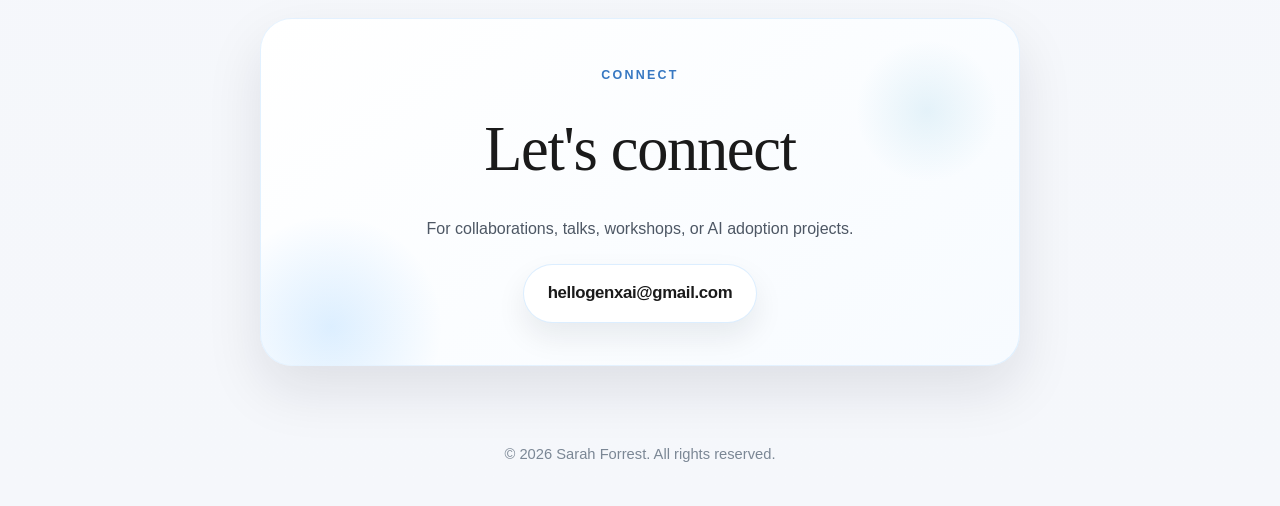
==== commit 8b217250: "Keep two resource pills directly beneath About Me" ====
--- a/index.html
+++ b/index.html
@@ -2942,7 +2942,7 @@
             align-items: center;
             justify-content: center;
             gap: 0.75rem;
-            margin: 0 0 1.5rem;
+            margin: 1.25rem 0 0;
             scroll-margin-top: 5rem;
         }
 
@@ -5658,14 +5658,13 @@
                 </div>
             </div>
         </div>
-    </section>
-
-    <section class="partnerships-section" id="partners">
         <nav class="fluent-resource-pills" id="free-guides" aria-label="More from Sarah">
             <a href="https://sarforre.substack.com/" target="_blank" rel="noopener noreferrer">Check out the newsletter</a>
             <a href="/guides/">Check out my articles</a>
-            <a href="/guides/#build-something">Build something</a>
         </nav>
+    </section>
+
+    <section class="partnerships-section" id="partners">
         <p class="partnerships-kicker">Clients and Partners include:</p>
         <div class="partnerships-ticker">
             <div class="partnerships-track">
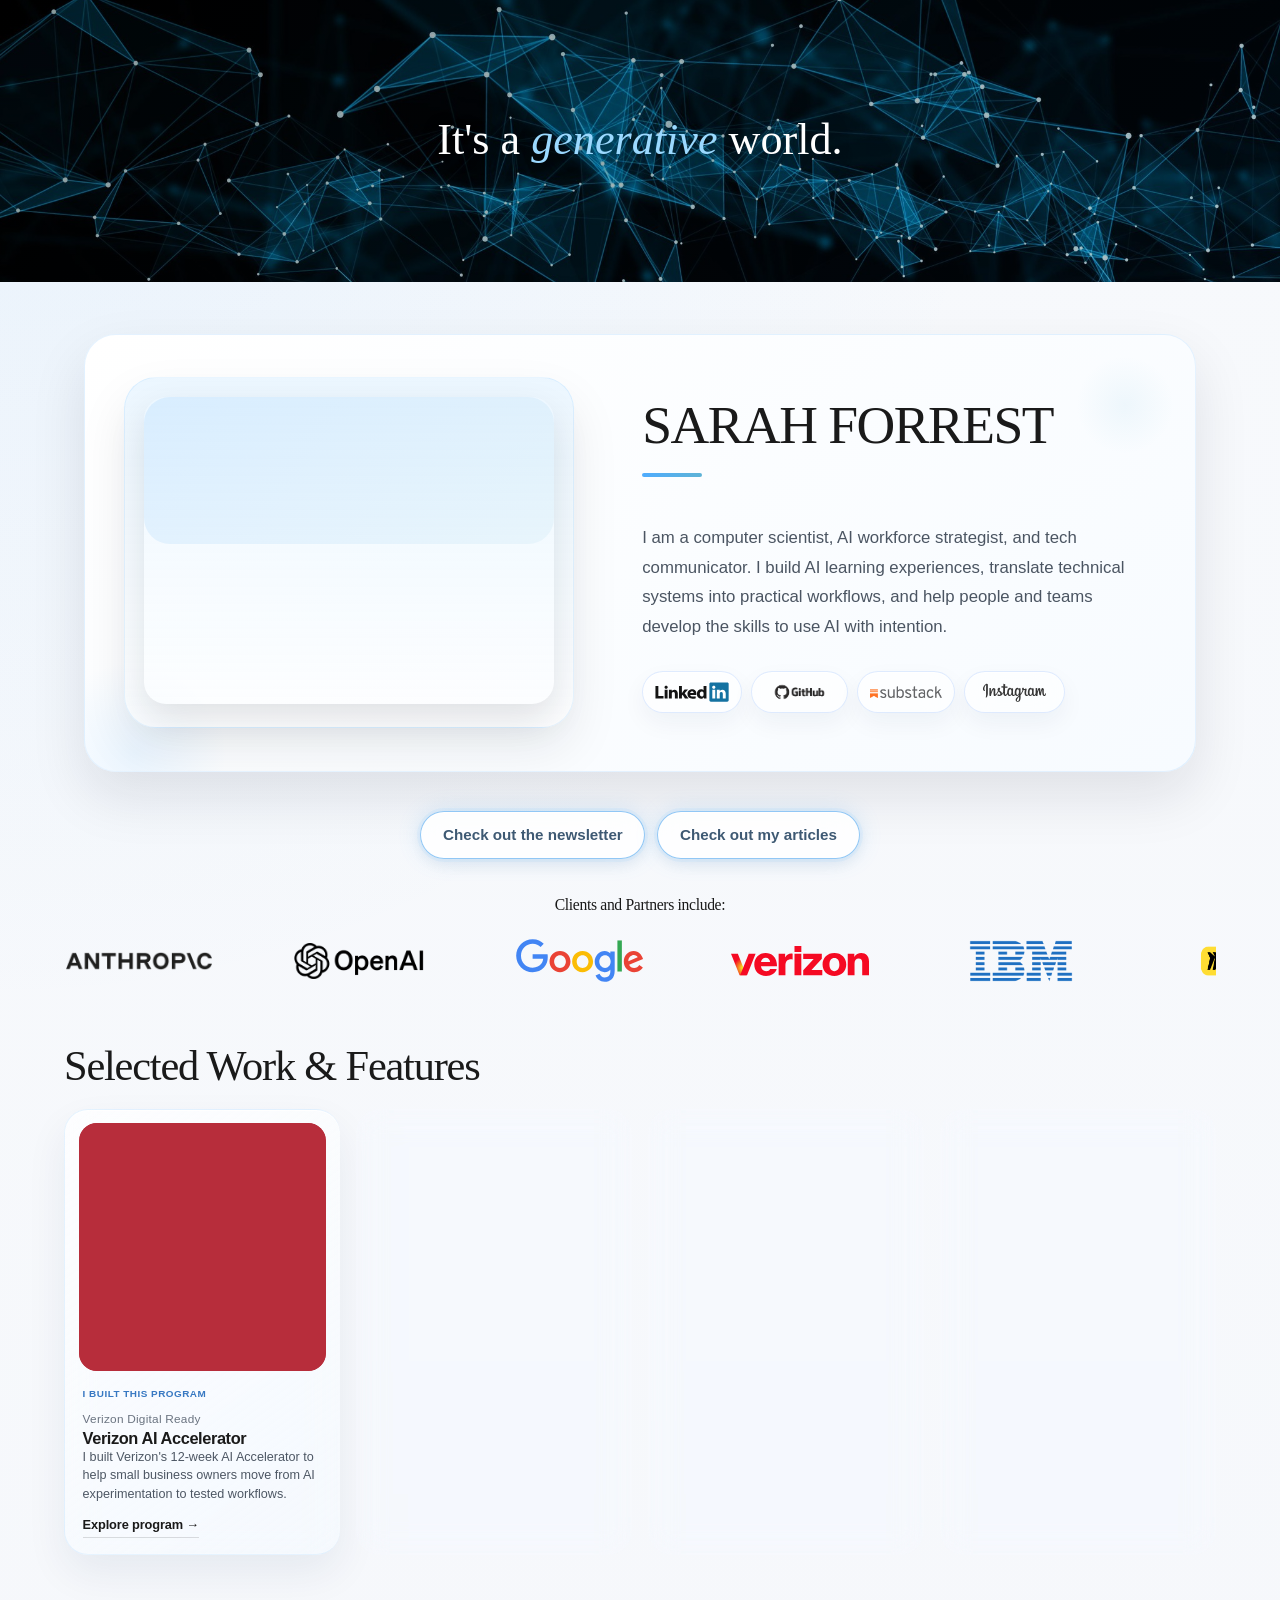
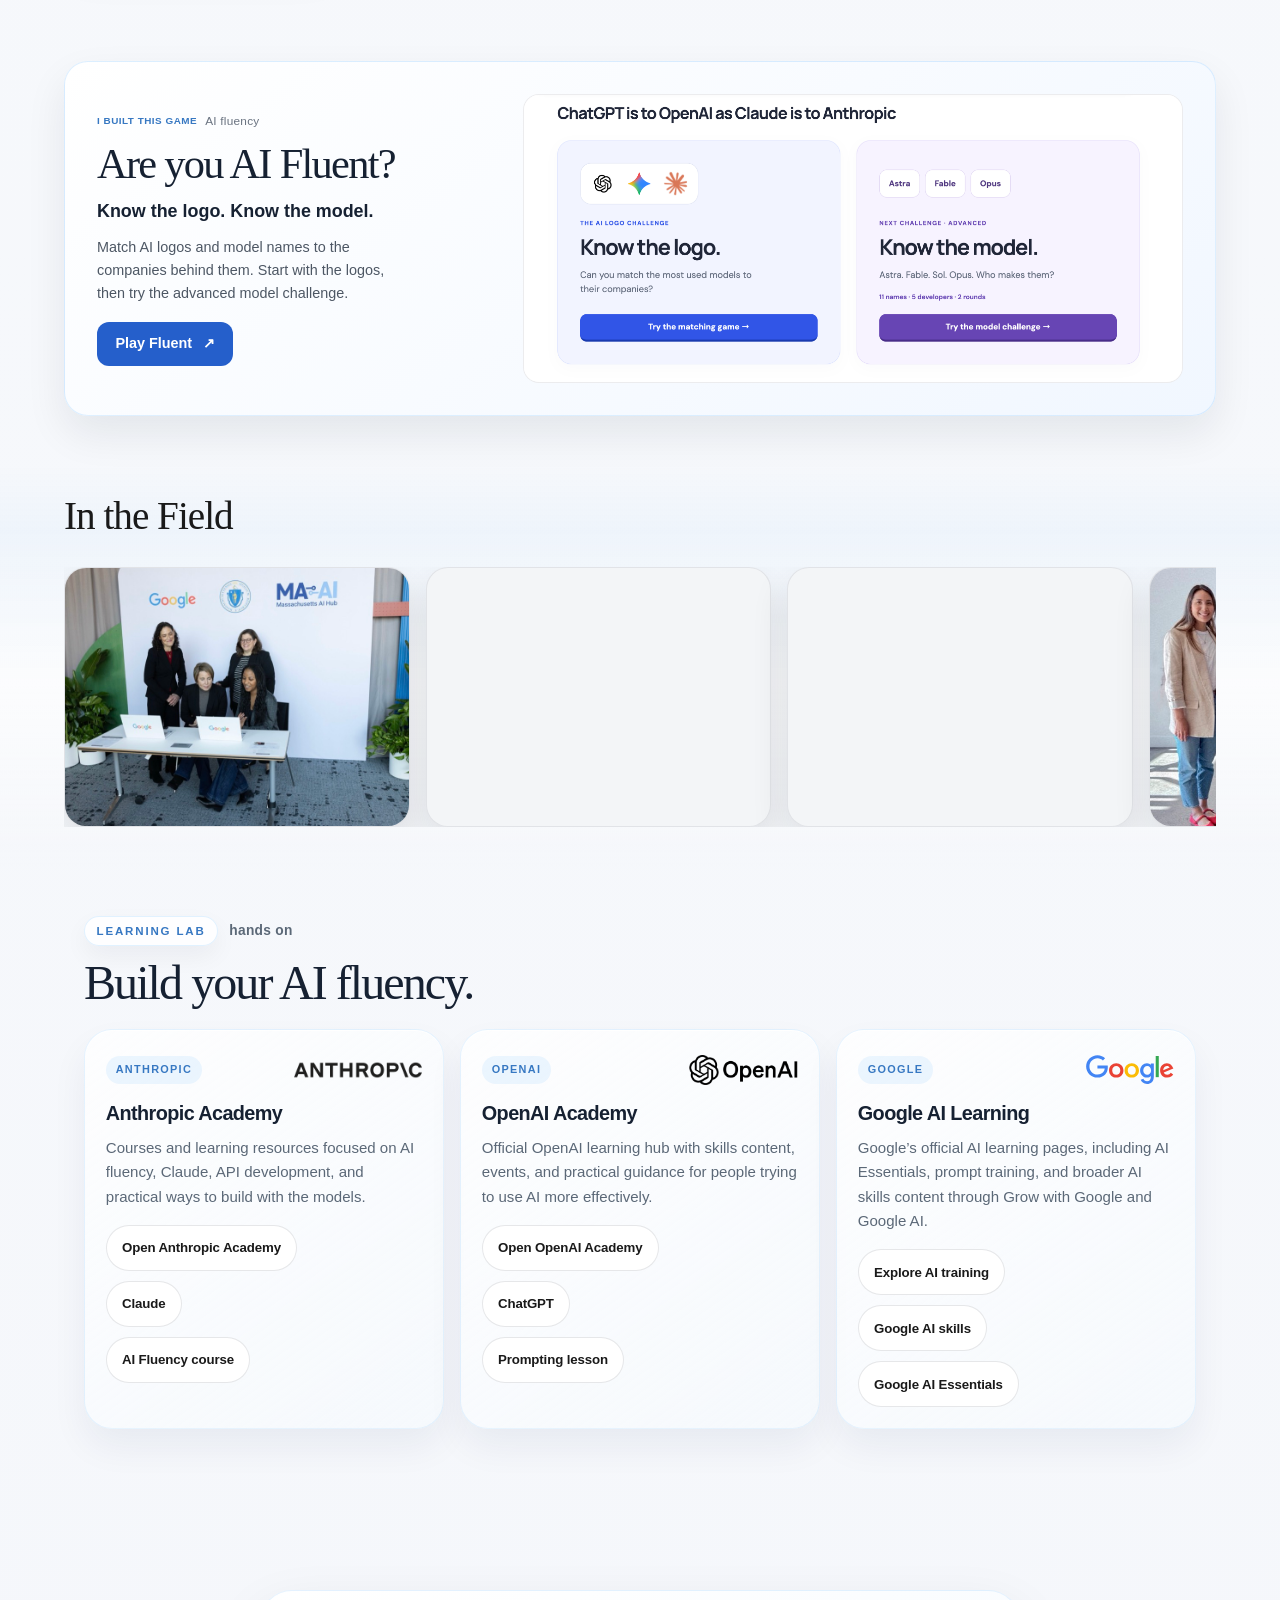
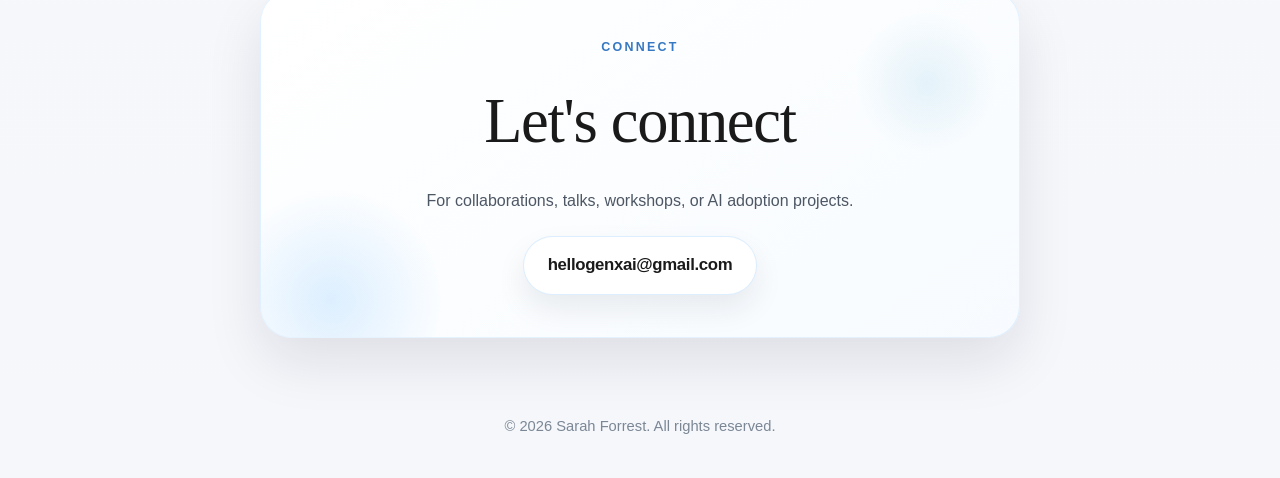
==== commit 1a2e2f92: "Balance resource pills between About Me and partners" ====
--- a/index.html
+++ b/index.html
@@ -34,6 +34,7 @@
             --section-gap-tight: clamp(1.15rem, 2.7vw, 2rem);
             --section-break: clamp(1.45rem, 3.4vw, 3rem);
             --section-break-tight: clamp(0.9rem, 2.2vw, 1.7rem);
+            --resource-pill-spacing: clamp(1.75rem, 3vw, 3.25rem);
         }
 
         * {
@@ -2942,7 +2943,7 @@
             align-items: center;
             justify-content: center;
             gap: 0.75rem;
-            margin: 1.25rem 0 0;
+            margin: var(--resource-pill-spacing) 0 0;
             scroll-margin-top: 5rem;
         }
 
@@ -5509,6 +5510,12 @@
 
         .about-section {
             padding-top: clamp(2.25rem, 4.5vw, 3.25rem);
+            padding-bottom: 0;
+        }
+
+        .about-section + .partnerships-section {
+            margin-top: 0;
+            padding-top: var(--resource-pill-spacing);
         }
 
         .about-section::before {
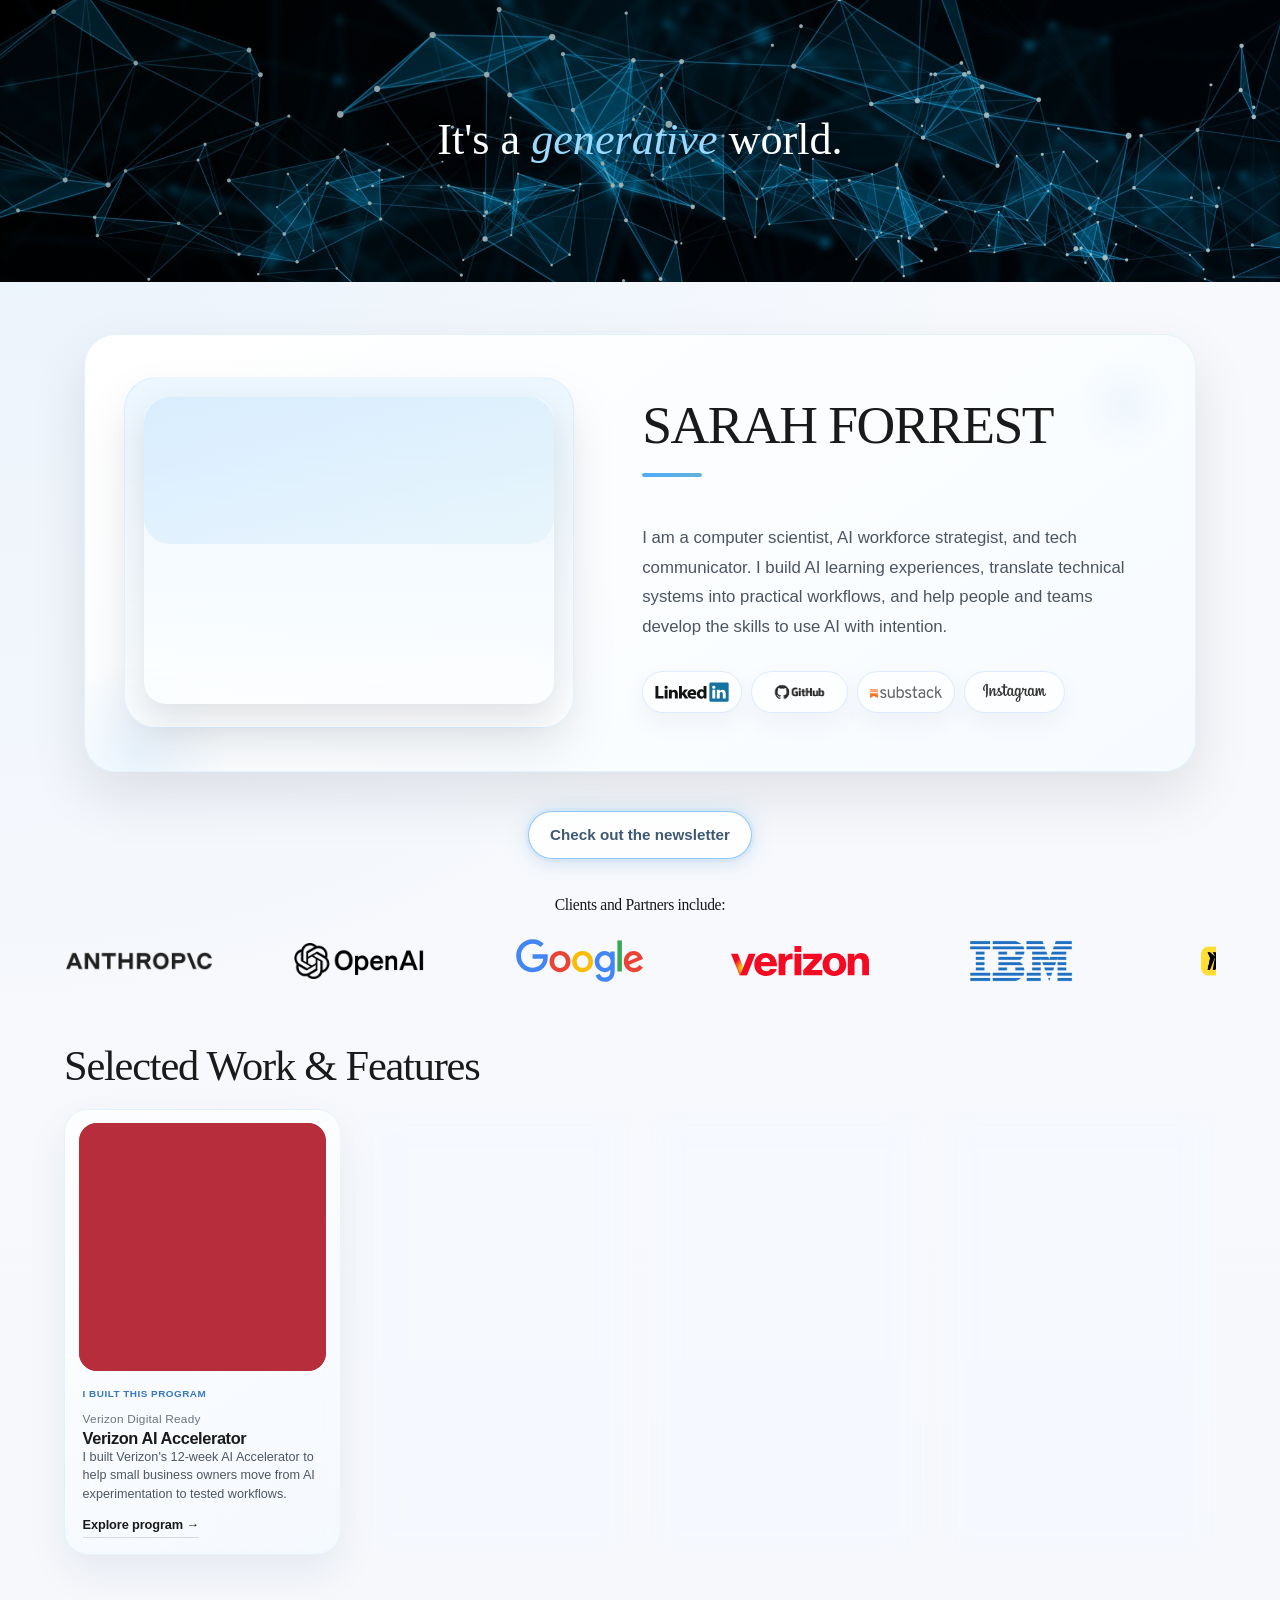
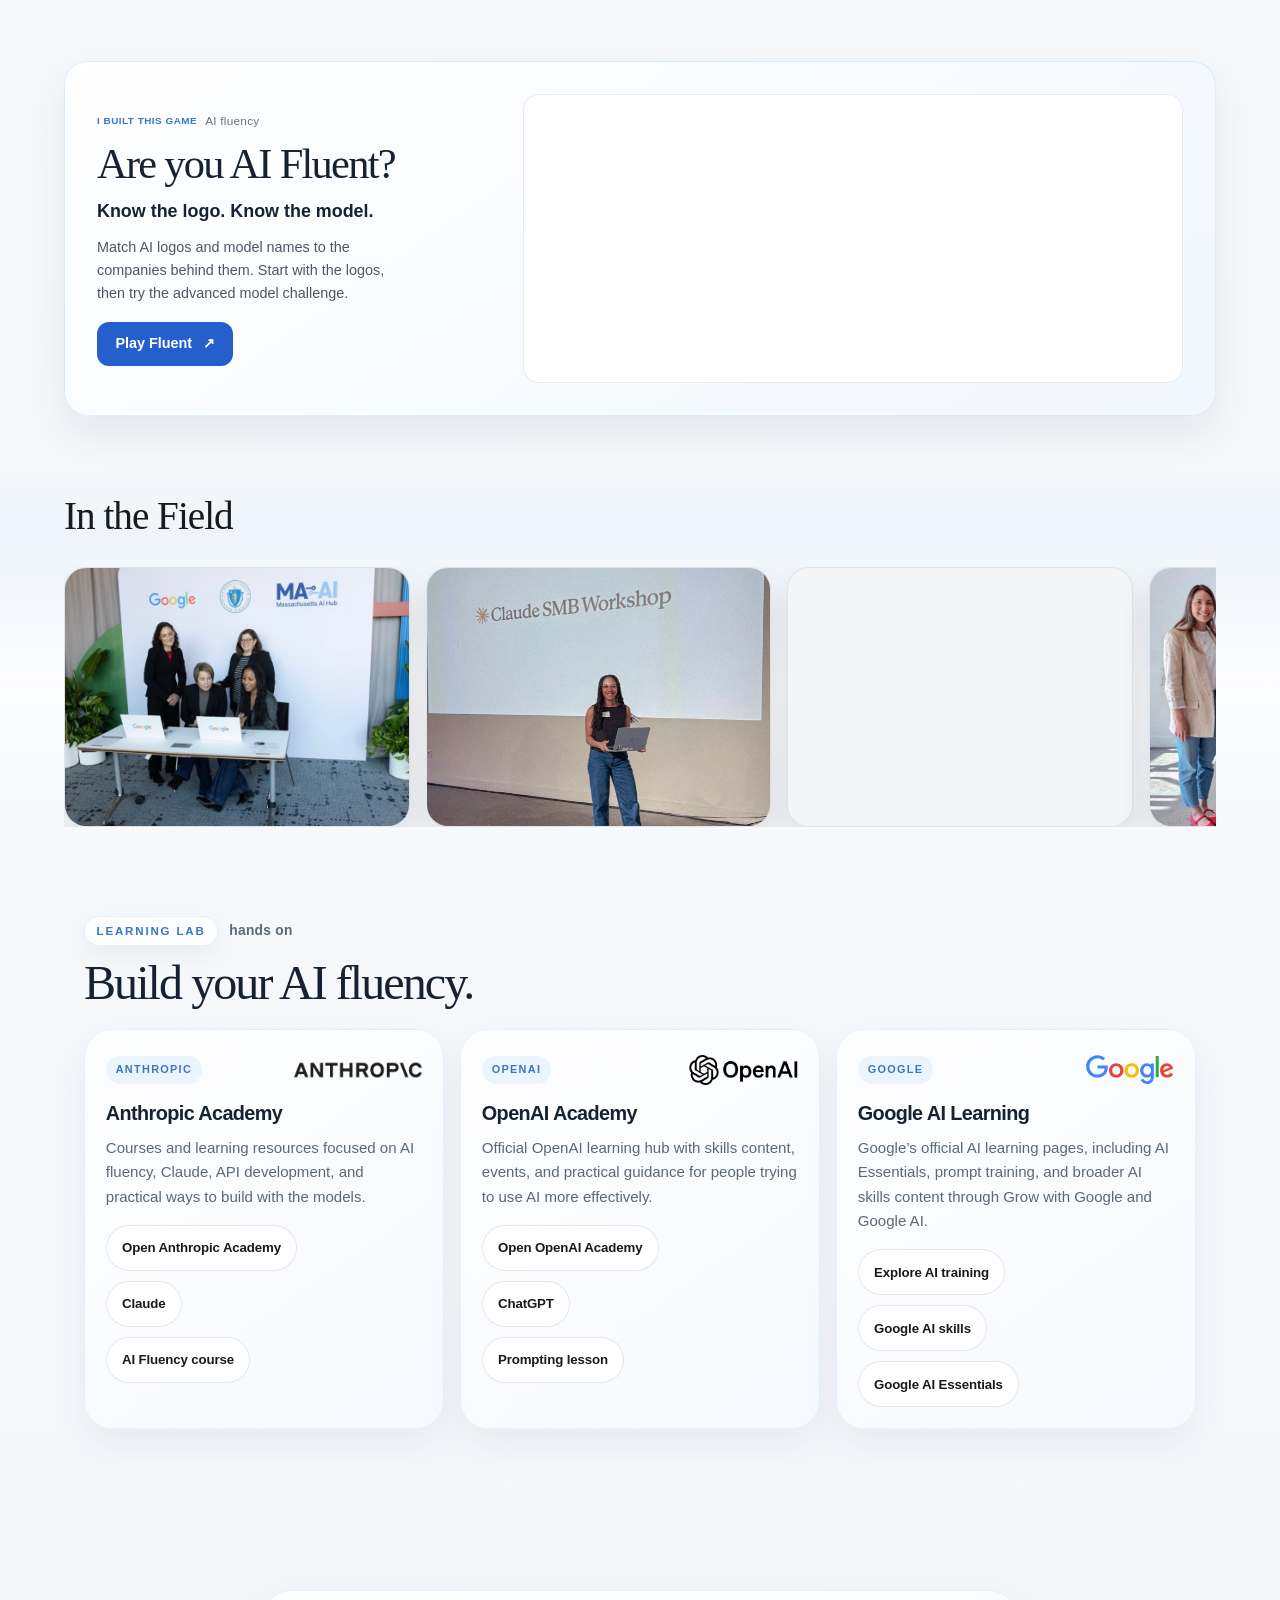
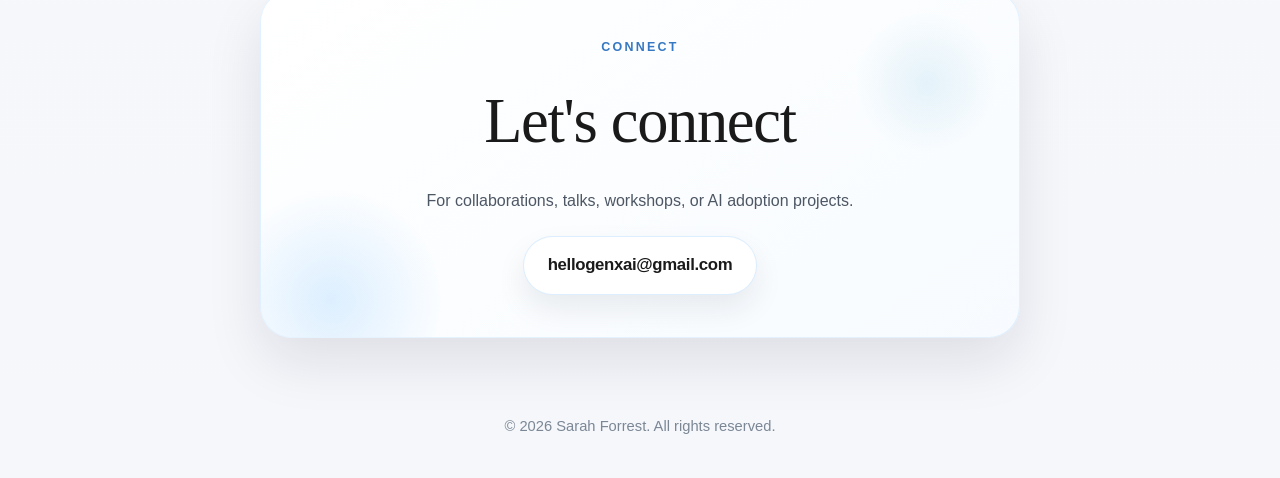
==== commit 8fe8ff51: "Remove articles pill from the homepage" ====
--- a/index.html
+++ b/index.html
@@ -5667,7 +5667,6 @@
         </div>
         <nav class="fluent-resource-pills" id="free-guides" aria-label="More from Sarah">
             <a href="https://sarforre.substack.com/" target="_blank" rel="noopener noreferrer">Check out the newsletter</a>
-            <a href="/guides/">Check out my articles</a>
         </nav>
     </section>
 
